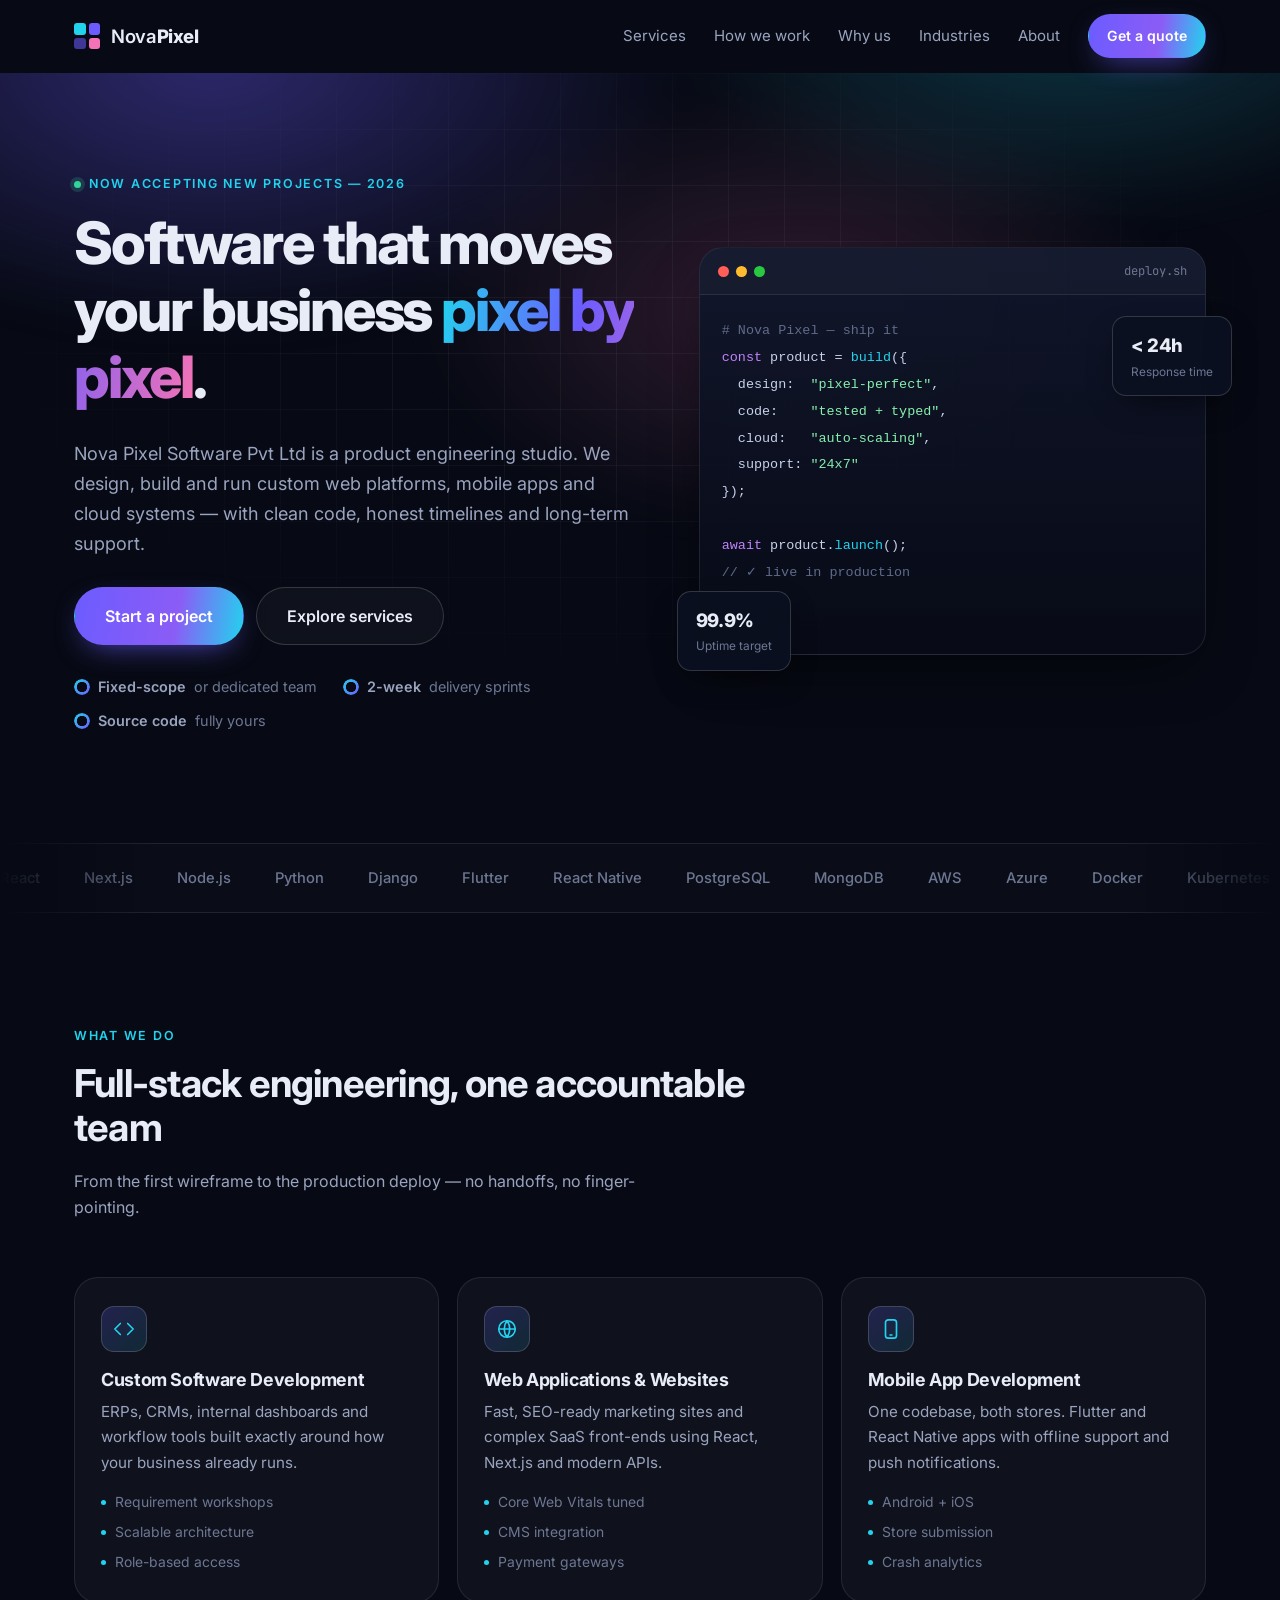
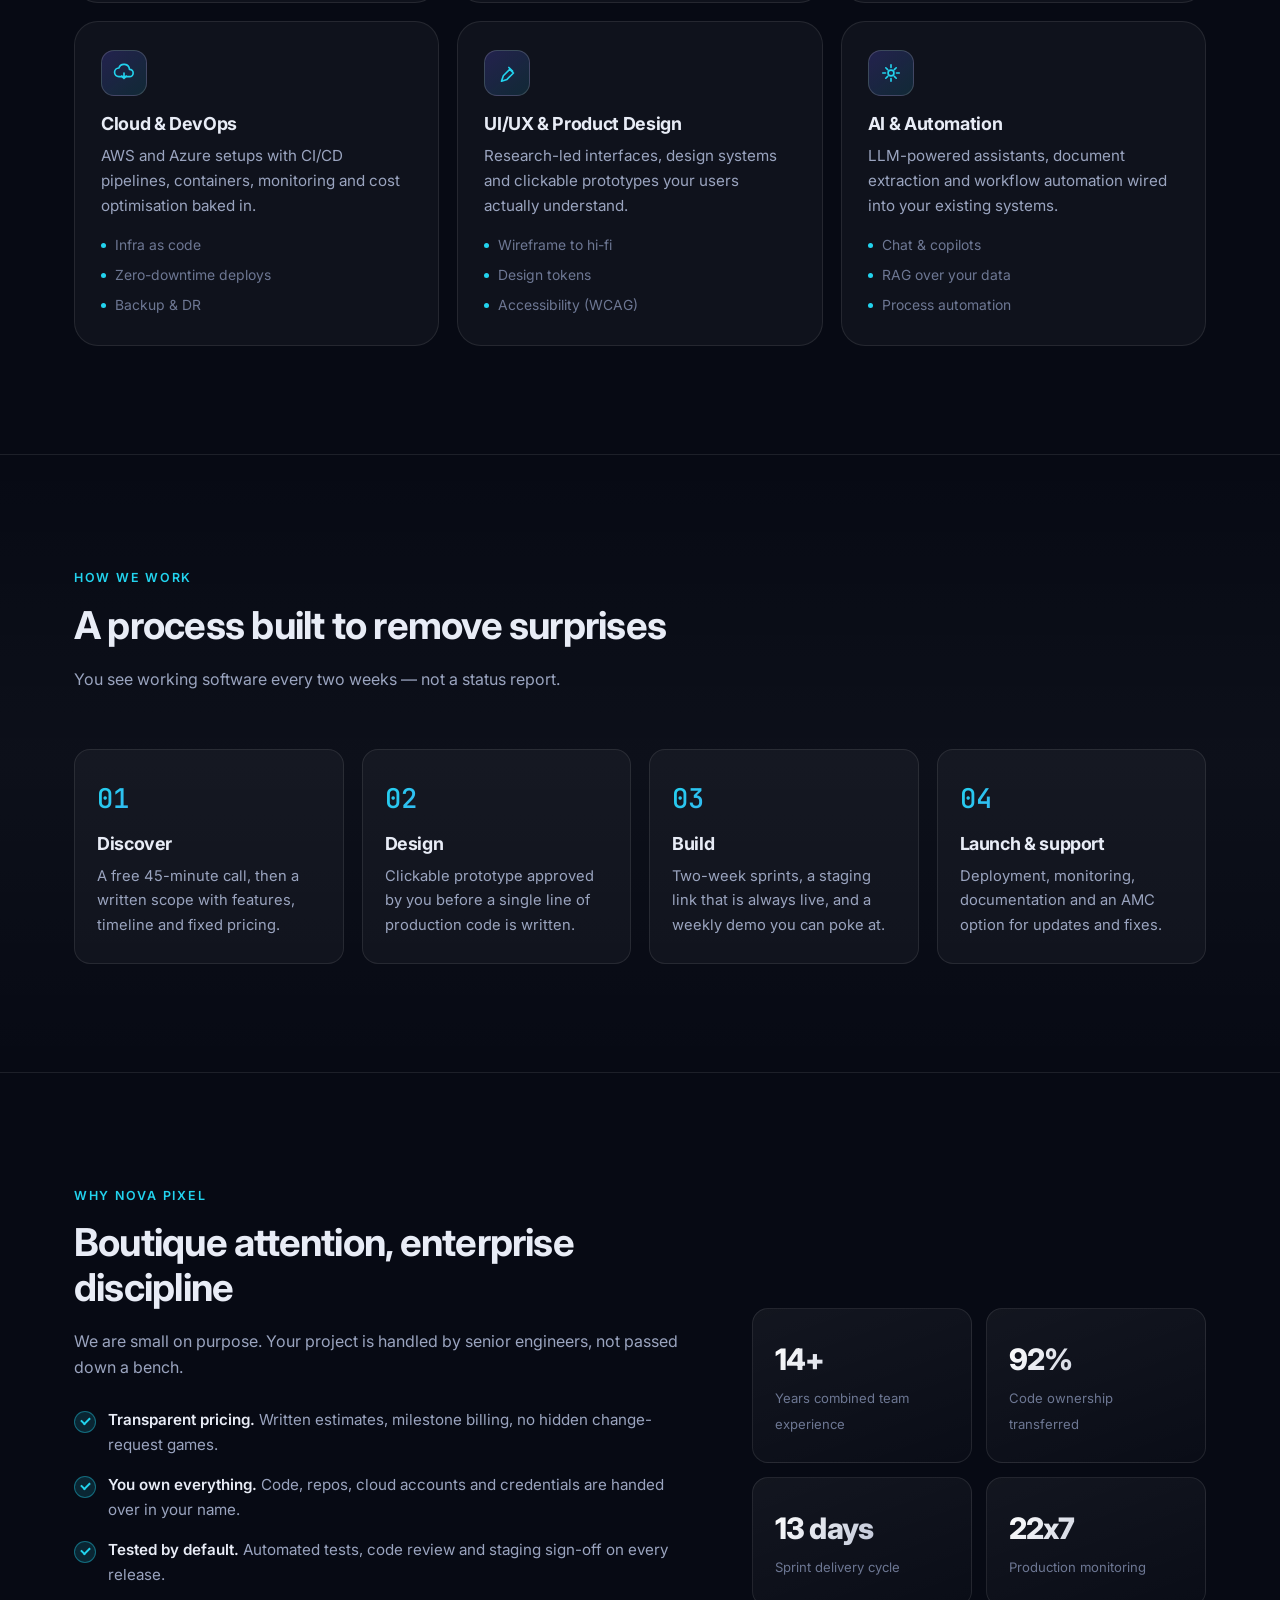
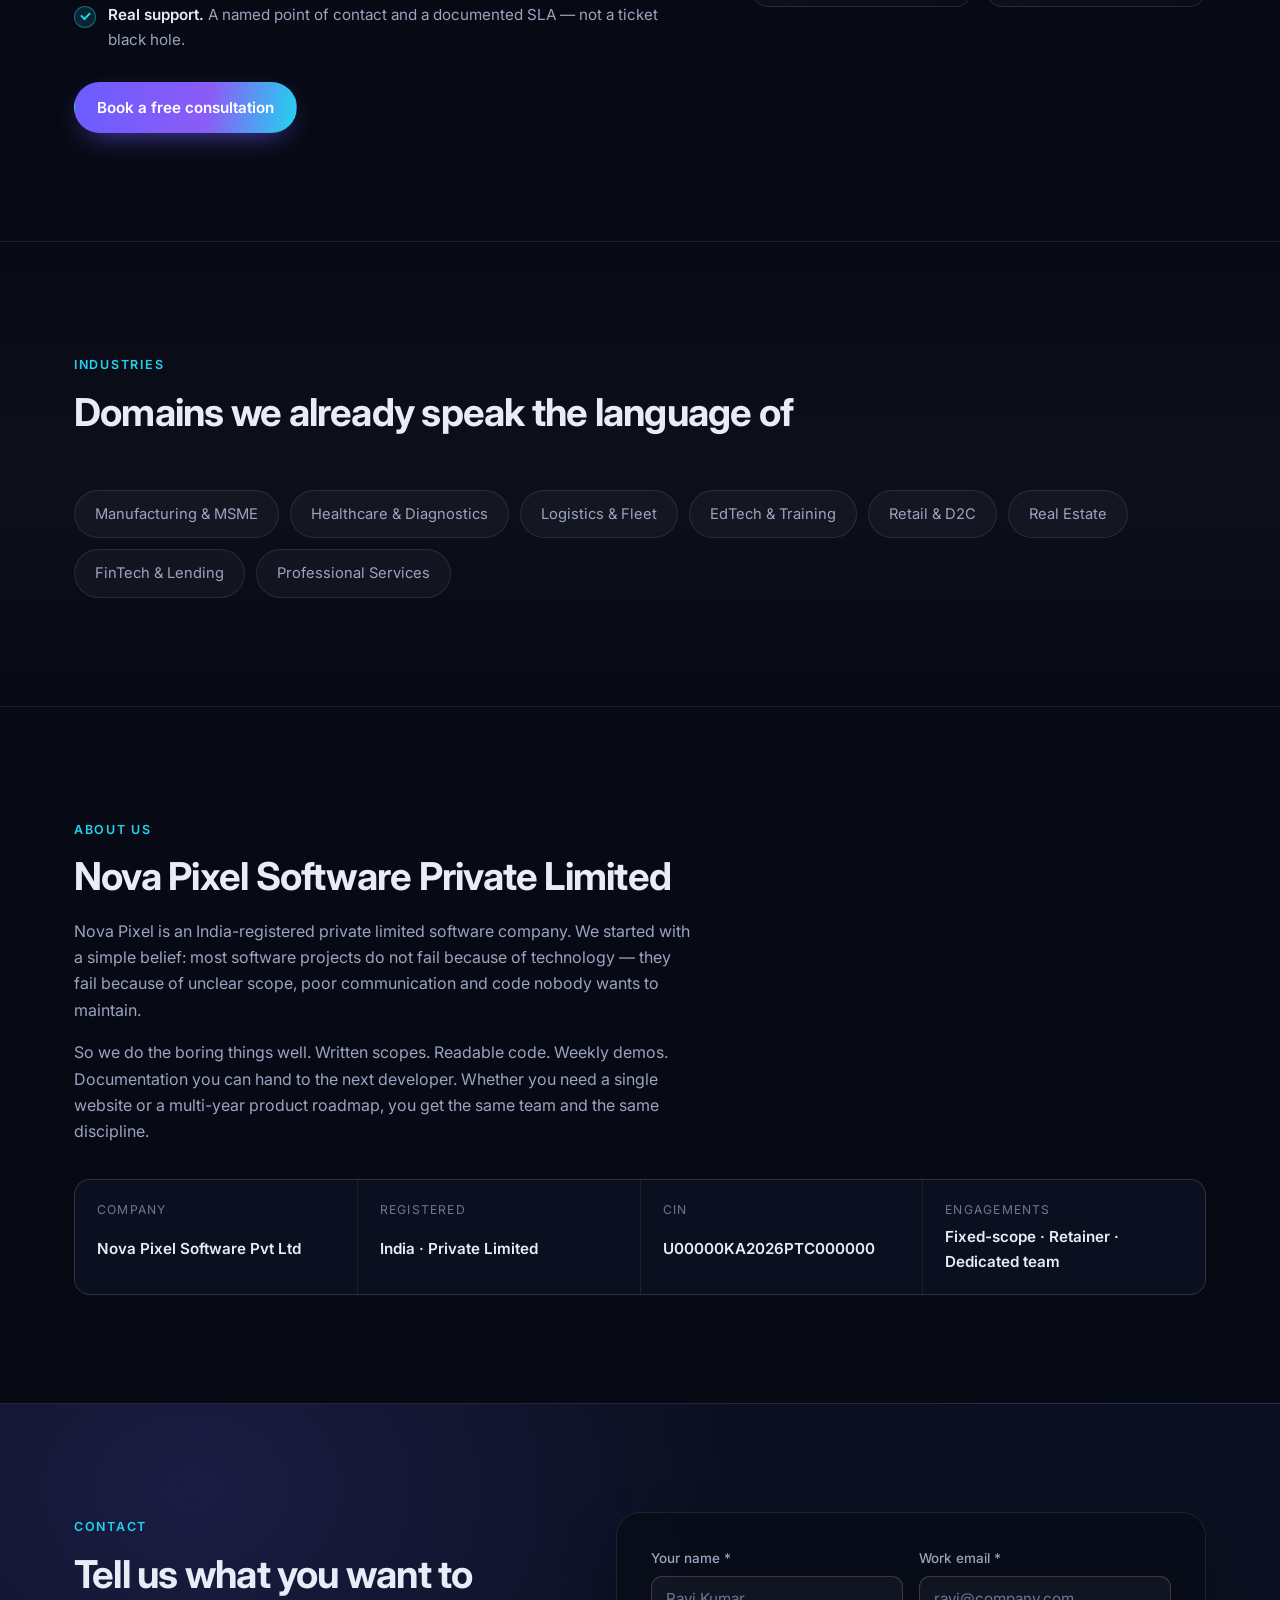
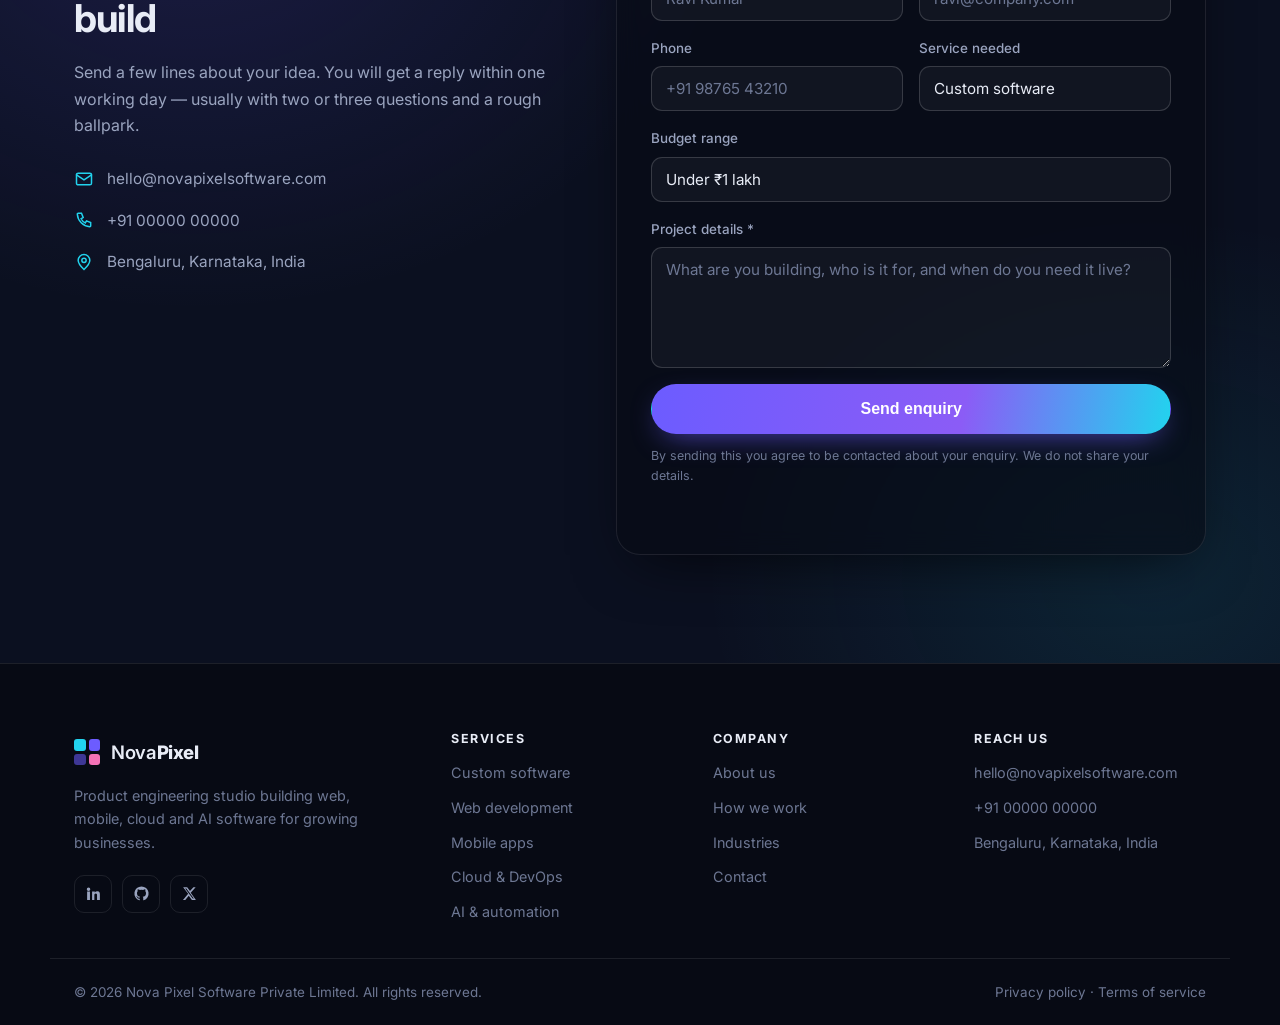
==== public/index.html @ 47393807 "Nova Pixel company website Static site (HTML/CSS/vanilla JS), no build step. Site files in public/, " ====
<!DOCTYPE html>
<html lang="en">
<head>
<meta charset="UTF-8" />
<meta name="viewport" content="width=device-width, initial-scale=1" />
<title>Nova Pixel Software Pvt Ltd — Custom Software, Web &amp; Mobile Development</title>
<meta name="description" content="Nova Pixel Software Pvt Ltd builds custom software, web platforms, mobile apps, cloud infrastructure and AI-powered products for growing businesses." />
<meta name="theme-color" content="#0b1020" />
<link rel="canonical" href="https://www.novapixelsoftware.com/" />

<!-- Open Graph / social preview -->
<meta property="og:type" content="website" />
<meta property="og:title" content="Nova Pixel Software Pvt Ltd" />
<meta property="og:description" content="Custom software, web, mobile, cloud and AI engineering for growing businesses." />
<meta property="og:url" content="https://www.novapixelsoftware.com/" />
<meta property="og:image" content="https://www.novapixelsoftware.com/assets/og-image.svg" />
<meta name="twitter:card" content="summary_large_image" />

<link rel="icon" href="assets/favicon.svg" type="image/svg+xml" />
<link rel="preconnect" href="https://fonts.googleapis.com" />
<link rel="preconnect" href="https://fonts.gstatic.com" crossorigin />
<link href="https://fonts.googleapis.com/css2?family=Inter:wght@400;500;600;700;800&amp;family=JetBrains+Mono:wght@400;500&amp;display=swap" rel="stylesheet" />
<link rel="stylesheet" href="styles.css" />

<script type="application/ld+json">
{
  "@context": "https://schema.org",
  "@type": "Organization",
  "name": "Nova Pixel Software Pvt Ltd",
  "url": "https://www.novapixelsoftware.com/",
  "logo": "https://www.novapixelsoftware.com/assets/logo.svg",
  "description": "Custom software, web, mobile, cloud and AI engineering company.",
  "address": {
    "@type": "PostalAddress",
    "addressLocality": "Bengaluru",
    "addressRegion": "Karnataka",
    "addressCountry": "IN"
  },
  "contactPoint": {
    "@type": "ContactPoint",
    "contactType": "sales",
    "email": "hello@novapixelsoftware.com",
    "telephone": "+91-00000-00000"
  }
}
</script>
</head>
<body>
<a class="skip-link" href="#main">Skip to content</a>

<!-- ============ NAV ============ -->
<header class="nav" id="nav">
  <div class="container nav__inner">
    <a class="brand" href="#top" aria-label="Nova Pixel Software home">
      <span class="brand__mark" aria-hidden="true">
        <span></span><span></span><span></span><span></span>
      </span>
      <span class="brand__text">Nova<strong>Pixel</strong></span>
    </a>

    <nav class="nav__links" id="navLinks" aria-label="Main navigation">
      <a href="#services">Services</a>
      <a href="#process">How we work</a>
      <a href="#why">Why us</a>
      <a href="#industries">Industries</a>
      <a href="#about">About</a>
      <a class="btn btn--sm btn--primary" href="#contact">Get a quote</a>
    </nav>

    <button class="nav__toggle" id="navToggle" aria-expanded="false" aria-controls="navLinks" aria-label="Toggle navigation">
      <span></span><span></span><span></span>
    </button>
  </div>
</header>

<main id="main">
<span id="top"></span>

<!-- ============ HERO ============ -->
<section class="hero">
  <div class="hero__glow" aria-hidden="true"></div>
  <div class="hero__gridbg" aria-hidden="true"></div>
  <div class="container hero__inner">
    <div class="hero__copy reveal">
      <p class="eyebrow"><span class="dot"></span> Now accepting new projects — 2026</p>
      <h1>Software that moves your business <span class="grad">pixel by pixel</span>.</h1>
      <p class="lead">
        Nova Pixel Software Pvt Ltd is a product engineering studio. We design, build and
        run custom web platforms, mobile apps and cloud systems — with clean code,
        honest timelines and long-term support.
      </p>
      <div class="hero__cta">
        <a class="btn btn--primary btn--lg" href="#contact">Start a project</a>
        <a class="btn btn--ghost btn--lg" href="#services">Explore services</a>
      </div>
      <ul class="hero__trust">
        <li><strong>Fixed-scope</strong> or dedicated team</li>
        <li><strong>2-week</strong> delivery sprints</li>
        <li><strong>Source code</strong> fully yours</li>
      </ul>
    </div>

    <div class="hero__visual reveal" aria-hidden="true">
      <div class="codewin">
        <div class="codewin__bar">
          <span class="d d--r"></span><span class="d d--y"></span><span class="d d--g"></span>
          <em>deploy.sh</em>
        </div>
        <pre class="codewin__body"><code><span class="c-c"># Nova Pixel — ship it</span>
<span class="c-k">const</span> product = <span class="c-f">build</span>({
  design:  <span class="c-s">"pixel-perfect"</span>,
  code:    <span class="c-s">"tested + typed"</span>,
  cloud:   <span class="c-s">"auto-scaling"</span>,
  support: <span class="c-s">"24x7"</span>
});

<span class="c-k">await</span> product.<span class="c-f">launch</span>();
<span class="c-c">// ✓ live in production</span></code></pre>
      </div>

      <div class="float float--1">
        <span class="float__num">99.9%</span>
        <span class="float__lbl">Uptime target</span>
      </div>
      <div class="float float--2">
        <span class="float__num">&lt; 24h</span>
        <span class="float__lbl">Response time</span>
      </div>
    </div>
  </div>
</section>

<!-- ============ MARQUEE ============ -->
<section class="marquee" aria-label="Technologies we work with">
  <div class="marquee__track">
    <div class="marquee__row">
      <span>React</span><span>Next.js</span><span>Node.js</span><span>Python</span><span>Django</span>
      <span>Flutter</span><span>React&nbsp;Native</span><span>PostgreSQL</span><span>MongoDB</span>
      <span>AWS</span><span>Azure</span><span>Docker</span><span>Kubernetes</span><span>TypeScript</span>
      <span>Laravel</span><span>.NET</span><span>Claude&nbsp;API</span>
    </div>
    <div class="marquee__row" aria-hidden="true">
      <span>React</span><span>Next.js</span><span>Node.js</span><span>Python</span><span>Django</span>
      <span>Flutter</span><span>React&nbsp;Native</span><span>PostgreSQL</span><span>MongoDB</span>
      <span>AWS</span><span>Azure</span><span>Docker</span><span>Kubernetes</span><span>TypeScript</span>
      <span>Laravel</span><span>.NET</span><span>Claude&nbsp;API</span>
    </div>
  </div>
</section>

<!-- ============ SERVICES ============ -->
<section class="section" id="services">
  <div class="container">
    <div class="section__head reveal">
      <p class="eyebrow">What we do</p>
      <h2>Full-stack engineering, one accountable team</h2>
      <p class="sub">From the first wireframe to the production deploy — no handoffs, no finger-pointing.</p>
    </div>

    <div class="cards">
      <article class="card reveal">
        <div class="card__ico">
          <svg viewBox="0 0 24 24" fill="none" stroke="currentColor" stroke-width="1.8" stroke-linecap="round" stroke-linejoin="round"><path d="M16 18l6-6-6-6M8 6l-6 6 6 6"/></svg>
        </div>
        <h3>Custom Software Development</h3>
        <p>ERPs, CRMs, internal dashboards and workflow tools built exactly around how your business already runs.</p>
        <ul><li>Requirement workshops</li><li>Scalable architecture</li><li>Role-based access</li></ul>
      </article>

      <article class="card reveal">
        <div class="card__ico">
          <svg viewBox="0 0 24 24" fill="none" stroke="currentColor" stroke-width="1.8" stroke-linecap="round" stroke-linejoin="round"><circle cx="12" cy="12" r="9"/><path d="M3 12h18M12 3a15 15 0 010 18 15 15 0 010-18"/></svg>
        </div>
        <h3>Web Applications &amp; Websites</h3>
        <p>Fast, SEO-ready marketing sites and complex SaaS front-ends using React, Next.js and modern APIs.</p>
        <ul><li>Core Web Vitals tuned</li><li>CMS integration</li><li>Payment gateways</li></ul>
      </article>

      <article class="card reveal">
        <div class="card__ico">
          <svg viewBox="0 0 24 24" fill="none" stroke="currentColor" stroke-width="1.8" stroke-linecap="round" stroke-linejoin="round"><rect x="6" y="2" width="12" height="20" rx="3"/><path d="M11 18.5h2"/></svg>
        </div>
        <h3>Mobile App Development</h3>
        <p>One codebase, both stores. Flutter and React Native apps with offline support and push notifications.</p>
        <ul><li>Android + iOS</li><li>Store submission</li><li>Crash analytics</li></ul>
      </article>

      <article class="card reveal">
        <div class="card__ico">
          <svg viewBox="0 0 24 24" fill="none" stroke="currentColor" stroke-width="1.8" stroke-linecap="round" stroke-linejoin="round"><path d="M18 16a4 4 0 000-8 6 6 0 00-11.6-1.5A4.5 4.5 0 006.5 16z"/><path d="M12 12v6M9.5 15.5L12 18l2.5-2.5"/></svg>
        </div>
        <h3>Cloud &amp; DevOps</h3>
        <p>AWS and Azure setups with CI/CD pipelines, containers, monitoring and cost optimisation baked in.</p>
        <ul><li>Infra as code</li><li>Zero-downtime deploys</li><li>Backup &amp; DR</li></ul>
      </article>

      <article class="card reveal">
        <div class="card__ico">
          <svg viewBox="0 0 24 24" fill="none" stroke="currentColor" stroke-width="1.8" stroke-linecap="round" stroke-linejoin="round"><path d="M12 19l7-7-4-4-7 7-2 6z"/><path d="M14 6l4 4"/></svg>
        </div>
        <h3>UI/UX &amp; Product Design</h3>
        <p>Research-led interfaces, design systems and clickable prototypes your users actually understand.</p>
        <ul><li>Wireframe to hi-fi</li><li>Design tokens</li><li>Accessibility (WCAG)</li></ul>
      </article>

      <article class="card reveal">
        <div class="card__ico">
          <svg viewBox="0 0 24 24" fill="none" stroke="currentColor" stroke-width="1.8" stroke-linecap="round" stroke-linejoin="round"><path d="M12 3v3M12 18v3M3 12h3M18 12h3M6.3 6.3l2.1 2.1M15.6 15.6l2.1 2.1M17.7 6.3l-2.1 2.1M8.4 15.6l-2.1 2.1"/><circle cx="12" cy="12" r="3.2"/></svg>
        </div>
        <h3>AI &amp; Automation</h3>
        <p>LLM-powered assistants, document extraction and workflow automation wired into your existing systems.</p>
        <ul><li>Chat &amp; copilots</li><li>RAG over your data</li><li>Process automation</li></ul>
      </article>
    </div>
  </div>
</section>

<!-- ============ PROCESS ============ -->
<section class="section section--alt" id="process">
  <div class="container">
    <div class="section__head reveal">
      <p class="eyebrow">How we work</p>
      <h2>A process built to remove surprises</h2>
      <p class="sub">You see working software every two weeks — not a status report.</p>
    </div>

    <ol class="steps">
      <li class="step reveal">
        <span class="step__n">01</span>
        <h3>Discover</h3>
        <p>A free 45-minute call, then a written scope with features, timeline and fixed pricing.</p>
      </li>
      <li class="step reveal">
        <span class="step__n">02</span>
        <h3>Design</h3>
        <p>Clickable prototype approved by you before a single line of production code is written.</p>
      </li>
      <li class="step reveal">
        <span class="step__n">03</span>
        <h3>Build</h3>
        <p>Two-week sprints, a staging link that is always live, and a weekly demo you can poke at.</p>
      </li>
      <li class="step reveal">
        <span class="step__n">04</span>
        <h3>Launch &amp; support</h3>
        <p>Deployment, monitoring, documentation and an AMC option for updates and fixes.</p>
      </li>
    </ol>
  </div>
</section>

<!-- ============ WHY US ============ -->
<section class="section" id="why">
  <div class="container why">
    <div class="why__copy reveal">
      <p class="eyebrow">Why Nova Pixel</p>
      <h2>Boutique attention, enterprise discipline</h2>
      <p class="sub">We are small on purpose. Your project is handled by senior engineers, not passed down a bench.</p>

      <ul class="checks">
        <li><strong>Transparent pricing.</strong> Written estimates, milestone billing, no hidden change-request games.</li>
        <li><strong>You own everything.</strong> Code, repos, cloud accounts and credentials are handed over in your name.</li>
        <li><strong>Tested by default.</strong> Automated tests, code review and staging sign-off on every release.</li>
        <li><strong>Real support.</strong> A named point of contact and a documented SLA — not a ticket black hole.</li>
      </ul>

      <a class="btn btn--primary" href="#contact">Book a free consultation</a>
    </div>

    <div class="stats reveal">
      <div class="stat"><span class="stat__n" data-count="15" data-suffix="+">0</span><span class="stat__l">Years combined team experience</span></div>
      <div class="stat"><span class="stat__n" data-count="100" data-suffix="%">0</span><span class="stat__l">Code ownership transferred</span></div>
      <div class="stat"><span class="stat__n" data-count="14" data-suffix=" days">0</span><span class="stat__l">Sprint delivery cycle</span></div>
      <div class="stat"><span class="stat__n" data-count="24" data-suffix="x7">0</span><span class="stat__l">Production monitoring</span></div>
    </div>
  </div>
</section>

<!-- ============ INDUSTRIES ============ -->
<section class="section section--alt" id="industries">
  <div class="container">
    <div class="section__head reveal">
      <p class="eyebrow">Industries</p>
      <h2>Domains we already speak the language of</h2>
    </div>
    <div class="chips reveal">
      <span>Manufacturing &amp; MSME</span>
      <span>Healthcare &amp; Diagnostics</span>
      <span>Logistics &amp; Fleet</span>
      <span>EdTech &amp; Training</span>
      <span>Retail &amp; D2C</span>
      <span>Real Estate</span>
      <span>FinTech &amp; Lending</span>
      <span>Professional Services</span>
    </div>
  </div>
</section>

<!-- ============ ABOUT ============ -->
<section class="section" id="about">
  <div class="container about">
    <div class="reveal">
      <p class="eyebrow">About us</p>
      <h2>Nova Pixel Software Private Limited</h2>
      <p class="sub">
        Nova Pixel is an India-registered private limited software company. We started with a
        simple belief: most software projects do not fail because of technology — they fail
        because of unclear scope, poor communication and code nobody wants to maintain.
      </p>
      <p class="sub">
        So we do the boring things well. Written scopes. Readable code. Weekly demos.
        Documentation you can hand to the next developer. Whether you need a single website
        or a multi-year product roadmap, you get the same team and the same discipline.
      </p>
      <div class="about__meta">
        <div><span>Company</span><strong>Nova Pixel Software Pvt Ltd</strong></div>
        <div><span>Registered</span><strong>India · Private Limited</strong></div>
        <div><span>CIN</span><strong>U00000KA2026PTC000000</strong></div>
        <div><span>Engagements</span><strong>Fixed-scope · Retainer · Dedicated team</strong></div>
      </div>
    </div>
  </div>
</section>

<!-- ============ CONTACT ============ -->
<section class="section section--contact" id="contact">
  <div class="container contact">
    <div class="contact__copy reveal">
      <p class="eyebrow">Contact</p>
      <h2>Tell us what you want to build</h2>
      <p class="sub">Send a few lines about your idea. You will get a reply within one working day — usually with two or three questions and a rough ballpark.</p>

      <ul class="contact__list">
        <li>
          <svg viewBox="0 0 24 24" fill="none" stroke="currentColor" stroke-width="1.8" stroke-linecap="round"><rect x="3" y="5" width="18" height="14" rx="2"/><path d="M3 7l9 6 9-6"/></svg>
          <a href="mailto:hello@novapixelsoftware.com">hello@novapixelsoftware.com</a>
        </li>
        <li>
          <svg viewBox="0 0 24 24" fill="none" stroke="currentColor" stroke-width="1.8" stroke-linecap="round"><path d="M5 4h4l2 5-2.5 1.5a11 11 0 005 5L15 13l5 2v4a1 1 0 01-1.1 1A16 16 0 014 5.1A1 1 0 015 4z"/></svg>
          <a href="tel:+910000000000">+91 00000 00000</a>
        </li>
        <li>
          <svg viewBox="0 0 24 24" fill="none" stroke="currentColor" stroke-width="1.8" stroke-linecap="round"><path d="M12 21s7-6.3 7-11a7 7 0 10-14 0c0 4.7 7 11 7 11z"/><circle cx="12" cy="10" r="2.6"/></svg>
          <span>Bengaluru, Karnataka, India</span>
        </li>
      </ul>
    </div>

    <form class="form reveal" id="contactForm" action="https://formspree.io/f/YOUR_FORM_ID" method="POST" novalidate>
      <div class="form__row">
        <label class="field">
          <span>Your name *</span>
          <input type="text" name="name" required placeholder="Ravi Kumar" autocomplete="name" />
        </label>
        <label class="field">
          <span>Work email *</span>
          <input type="email" name="email" required placeholder="ravi@company.com" autocomplete="email" />
        </label>
      </div>
      <div class="form__row">
        <label class="field">
          <span>Phone</span>
          <input type="tel" name="phone" placeholder="+91 98765 43210" autocomplete="tel" />
        </label>
        <label class="field">
          <span>Service needed</span>
          <select name="service">
            <option>Custom software</option>
            <option>Website / web app</option>
            <option>Mobile app</option>
            <option>Cloud &amp; DevOps</option>
            <option>UI/UX design</option>
            <option>AI &amp; automation</option>
            <option>Not sure yet</option>
          </select>
        </label>
      </div>
      <label class="field">
        <span>Budget range</span>
        <select name="budget">
          <option>Under ₹1 lakh</option>
          <option>₹1 – 5 lakh</option>
          <option>₹5 – 15 lakh</option>
          <option>₹15 lakh +</option>
          <option>Need guidance</option>
        </select>
      </label>
      <label class="field">
        <span>Project details *</span>
        <textarea name="message" rows="5" required placeholder="What are you building, who is it for, and when do you need it live?"></textarea>
      </label>

      <button class="btn btn--primary btn--lg btn--full" type="submit">Send enquiry</button>
      <p class="form__note">By sending this you agree to be contacted about your enquiry. We do not share your details.</p>
      <p class="form__status" id="formStatus" role="status" aria-live="polite"></p>
    </form>
  </div>
</section>
</main>

<!-- ============ FOOTER ============ -->
<footer class="footer">
  <div class="container footer__inner">
    <div class="footer__brand">
      <a class="brand" href="#top">
        <span class="brand__mark" aria-hidden="true"><span></span><span></span><span></span><span></span></span>
        <span class="brand__text">Nova<strong>Pixel</strong></span>
      </a>
      <p>Product engineering studio building web, mobile, cloud and AI software for growing businesses.</p>
      <div class="footer__social">
        <a href="#" aria-label="LinkedIn"><svg viewBox="0 0 24 24" fill="currentColor"><path d="M4.98 3.5A2.5 2.5 0 002.5 6a2.5 2.5 0 002.48 2.5A2.5 2.5 0 007.5 6a2.5 2.5 0 00-2.52-2.5zM3 9h4v12H3zM10 9h3.8v1.7h.05A4.2 4.2 0 0117.6 8.7c3 0 3.4 1.9 3.4 4.5V21h-4v-6.5c0-1.5-.3-2.6-1.8-2.6s-2 1.1-2 2.5V21h-3.2z"/></svg></a>
        <a href="#" aria-label="GitHub"><svg viewBox="0 0 24 24" fill="currentColor"><path d="M12 2a10 10 0 00-3.16 19.49c.5.09.68-.22.68-.48v-1.7c-2.78.6-3.37-1.34-3.37-1.34-.45-1.15-1.1-1.46-1.1-1.46-.9-.62.07-.6.07-.6 1 .07 1.53 1.03 1.53 1.03.88 1.52 2.34 1.08 2.9.83.09-.65.35-1.09.63-1.34-2.22-.25-4.56-1.11-4.56-4.95 0-1.1.39-2 1.03-2.7-.1-.25-.45-1.28.1-2.67 0 0 .84-.27 2.75 1.02a9.5 9.5 0 015 0c1.9-1.29 2.74-1.02 2.74-1.02.55 1.39.2 2.42.1 2.67.64.7 1.03 1.6 1.03 2.7 0 3.85-2.35 4.7-4.58 4.94.36.31.68.92.68 1.85v2.74c0 .27.18.58.69.48A10 10 0 0012 2z"/></svg></a>
        <a href="#" aria-label="X"><svg viewBox="0 0 24 24" fill="currentColor"><path d="M17.5 3h3.2l-7 8 7.3 10h-5.6l-4.4-6-5 6H2.8l7.3-8.6L3 3h5.7l4 5.6zm-1.1 16h1.7L7.6 4.8H5.8z"/></svg></a>
      </div>
    </div>

    <div class="footer__col">
      <h4>Services</h4>
      <a href="#services">Custom software</a>
      <a href="#services">Web development</a>
      <a href="#services">Mobile apps</a>
      <a href="#services">Cloud &amp; DevOps</a>
      <a href="#services">AI &amp; automation</a>
    </div>

    <div class="footer__col">
      <h4>Company</h4>
      <a href="#about">About us</a>
      <a href="#process">How we work</a>
      <a href="#industries">Industries</a>
      <a href="#contact">Contact</a>
    </div>

    <div class="footer__col">
      <h4>Reach us</h4>
      <a href="mailto:hello@novapixelsoftware.com">hello@novapixelsoftware.com</a>
      <a href="tel:+910000000000">+91 00000 00000</a>
      <span>Bengaluru, Karnataka, India</span>
    </div>
  </div>

  <div class="container footer__bottom">
    <p>© <span id="year">2026</span> Nova Pixel Software Private Limited. All rights reserved.</p>
    <p class="footer__legal"><a href="#">Privacy policy</a> · <a href="#">Terms of service</a></p>
  </div>
</footer>

<a class="totop" href="#top" id="toTop" aria-label="Back to top">
  <svg viewBox="0 0 24 24" fill="none" stroke="currentColor" stroke-width="2" stroke-linecap="round" stroke-linejoin="round"><path d="M18 15l-6-6-6 6"/></svg>
</a>

<script src="script.js"></script>
</body>
</html>
---- public/styles.css ----
/* =========================================================
   Nova Pixel Software Pvt Ltd — stylesheet
   ========================================================= */

:root {
  /* palette */
  --bg:        #070a14;
  --bg-2:      #0b1020;
  --bg-3:      #10162b;
  --surface:   rgba(255, 255, 255, 0.035);
  --surface-2: rgba(255, 255, 255, 0.06);
  --line:      rgba(255, 255, 255, 0.09);
  --line-2:    rgba(255, 255, 255, 0.16);

  --text:      #e8ecf6;
  --text-2:    #9aa4bf;
  --text-3:    #6d7793;

  --brand:     #6c5cff;
  --brand-2:   #22d3ee;
  --brand-3:   #f472b6;
  --brand-ink: #ffffff;

  /* type */
  --font: "Inter", -apple-system, BlinkMacSystemFont, "Segoe UI", Roboto, Arial, sans-serif;
  --mono: "JetBrains Mono", ui-monospace, SFMono-Regular, Menlo, Consolas, monospace;

  /* layout */
  --max: 1180px;
  --pad: 24px;
  --r:   16px;
  --r-lg: 24px;

  --shadow: 0 20px 60px -20px rgba(0, 0, 0, 0.7);
  --ease: cubic-bezier(0.22, 1, 0.36, 1);
}

* { box-sizing: border-box; }

html { scroll-behavior: smooth; }
@media (prefers-reduced-motion: reduce) {
  html { scroll-behavior: auto; }
}

body {
  margin: 0;
  background: var(--bg);
  color: var(--text);
  font-family: var(--font);
  font-size: 16px;
  line-height: 1.65;
  -webkit-font-smoothing: antialiased;
  overflow-x: hidden;
}

img, svg { max-width: 100%; }
a { color: inherit; text-decoration: none; }

h1, h2, h3, h4 {
  margin: 0 0 .5em;
  line-height: 1.15;
  letter-spacing: -0.02em;
  font-weight: 700;
}
h1 { font-size: clamp(2.1rem, 5.2vw, 3.65rem); font-weight: 800; letter-spacing: -0.035em; }
h2 { font-size: clamp(1.6rem, 3.4vw, 2.4rem); }
h3 { font-size: 1.12rem; }
p  { margin: 0 0 1em; }

.container {
  width: 100%;
  max-width: var(--max);
  margin-inline: auto;
  padding-inline: var(--pad);
}

.grad {
  background: linear-gradient(100deg, var(--brand-2), var(--brand) 45%, var(--brand-3));
  -webkit-background-clip: text;
  background-clip: text;
  color: transparent;
}

.skip-link {
  position: absolute;
  left: -9999px;
  top: 0;
  background: var(--brand);
  color: #fff;
  padding: 10px 16px;
  border-radius: 0 0 10px 0;
  z-index: 200;
}
.skip-link:focus { left: 0; }

:focus-visible {
  outline: 2px solid var(--brand-2);
  outline-offset: 3px;
  border-radius: 6px;
}

/* ---------- eyebrow / lead / sub ---------- */
.eyebrow {
  display: inline-flex;
  align-items: center;
  gap: 8px;
  margin: 0 0 14px;
  font-size: .78rem;
  font-weight: 600;
  letter-spacing: .14em;
  text-transform: uppercase;
  color: var(--brand-2);
}
.eyebrow .dot {
  width: 7px; height: 7px;
  border-radius: 50%;
  background: #34d399;
  box-shadow: 0 0 0 4px rgba(52, 211, 153, .18);
  animation: pulse 2.4s var(--ease) infinite;
}
@keyframes pulse {
  0%, 100% { box-shadow: 0 0 0 4px rgba(52, 211, 153, .18); }
  50%      { box-shadow: 0 0 0 8px rgba(52, 211, 153, .05); }
}

.lead { font-size: clamp(1rem, 1.7vw, 1.13rem); color: var(--text-2); max-width: 56ch; }
.sub  { color: var(--text-2); max-width: 62ch; }

/* ---------- buttons ---------- */
.btn {
  display: inline-flex;
  align-items: center;
  justify-content: center;
  gap: 8px;
  padding: 12px 22px;
  border: 1px solid transparent;
  border-radius: 999px;
  font-size: .95rem;
  font-weight: 600;
  cursor: pointer;
  white-space: nowrap;
  transition: transform .25s var(--ease), box-shadow .25s var(--ease), background .25s var(--ease), border-color .25s var(--ease);
}
.btn--primary {
  background: linear-gradient(100deg, var(--brand), #8b5cf6 60%, var(--brand-2));
  color: var(--brand-ink);
  box-shadow: 0 10px 30px -12px rgba(108, 92, 255, .8);
}
.btn--primary:hover { transform: translateY(-2px); box-shadow: 0 16px 40px -12px rgba(108, 92, 255, .9); }
.btn--ghost {
  background: var(--surface);
  border-color: var(--line-2);
  color: var(--text);
  backdrop-filter: blur(8px);
}
.btn--ghost:hover { background: var(--surface-2); border-color: var(--brand-2); transform: translateY(-2px); }
.btn--lg { padding: 15px 30px; font-size: 1rem; }
.btn--sm { padding: 9px 18px; font-size: .88rem; }
.btn--full { width: 100%; }

/* =========================================================
   NAV
   ========================================================= */
.nav {
  position: sticky;
  top: 0;
  z-index: 100;
  border-bottom: 1px solid transparent;
  transition: background .3s var(--ease), border-color .3s var(--ease), backdrop-filter .3s;
}
.nav.is-stuck {
  background: rgba(7, 10, 20, .82);
  backdrop-filter: blur(14px) saturate(140%);
  border-bottom-color: var(--line);
}
.nav__inner {
  display: flex;
  align-items: center;
  justify-content: space-between;
  gap: 20px;
  height: 72px;
}

.brand { display: inline-flex; align-items: center; gap: 11px; }
.brand__mark {
  display: grid;
  grid-template-columns: repeat(2, 1fr);
  gap: 3px;
  width: 26px; height: 26px;
  flex: 0 0 auto;
}
.brand__mark span {
  border-radius: 3px;
  background: var(--brand);
}
.brand__mark span:nth-child(1) { background: var(--brand-2); }
.brand__mark span:nth-child(2) { background: var(--brand); }
.brand__mark span:nth-child(3) { background: var(--brand); opacity: .55; }
.brand__mark span:nth-child(4) { background: var(--brand-3); }
.brand__text { font-size: 1.16rem; font-weight: 600; letter-spacing: -.02em; }
.brand__text strong { font-weight: 800; }

.nav__links { display: flex; align-items: center; gap: 28px; }
.nav__links > a:not(.btn) {
  position: relative;
  font-size: .94rem;
  color: var(--text-2);
  transition: color .2s;
}
.nav__links > a:not(.btn)::after {
  content: "";
  position: absolute;
  left: 0; bottom: -6px;
  width: 0; height: 2px;
  border-radius: 2px;
  background: linear-gradient(90deg, var(--brand-2), var(--brand));
  transition: width .28s var(--ease);
}
.nav__links > a:not(.btn):hover { color: var(--text); }
.nav__links > a:not(.btn):hover::after { width: 100%; }

.nav__toggle {
  display: none;
  flex-direction: column;
  justify-content: center;
  gap: 5px;
  width: 44px; height: 44px;
  padding: 0 10px;
  background: var(--surface);
  border: 1px solid var(--line);
  border-radius: 12px;
  cursor: pointer;
}
.nav__toggle span {
  display: block;
  height: 2px;
  border-radius: 2px;
  background: var(--text);
  transition: transform .3s var(--ease), opacity .2s;
}
.nav__toggle[aria-expanded="true"] span:nth-child(1) { transform: translateY(7px) rotate(45deg); }
.nav__toggle[aria-expanded="true"] span:nth-child(2) { opacity: 0; }
.nav__toggle[aria-expanded="true"] span:nth-child(3) { transform: translateY(-7px) rotate(-45deg); }

/* =========================================================
   HERO
   ========================================================= */
.hero { position: relative; overflow: hidden; padding: clamp(48px, 8vw, 96px) 0 clamp(60px, 9vw, 110px); }
.hero__glow {
  position: absolute;
  inset: -30% -10% auto -10%;
  height: 720px;
  background:
    radial-gradient(45% 55% at 22% 30%, rgba(108, 92, 255, .38), transparent 70%),
    radial-gradient(40% 50% at 78% 18%, rgba(34, 211, 238, .26), transparent 70%),
    radial-gradient(35% 45% at 60% 65%, rgba(244, 114, 182, .18), transparent 70%);
  filter: blur(20px);
  pointer-events: none;
}
.hero__gridbg {
  position: absolute;
  inset: 0;
  background-image:
    linear-gradient(to right, rgba(255,255,255,.045) 1px, transparent 1px),
    linear-gradient(to bottom, rgba(255,255,255,.045) 1px, transparent 1px);
  background-size: 56px 56px;
  mask-image: radial-gradient(70% 60% at 50% 35%, #000 30%, transparent 75%);
  -webkit-mask-image: radial-gradient(70% 60% at 50% 35%, #000 30%, transparent 75%);
  pointer-events: none;
}
.hero__inner {
  position: relative;
  display: grid;
  grid-template-columns: 1.05fr .95fr;
  align-items: center;
  gap: clamp(32px, 5vw, 64px);
}
.hero__cta { display: flex; flex-wrap: wrap; gap: 12px; margin: 28px 0 30px; }

.hero__trust {
  display: flex;
  flex-wrap: wrap;
  gap: 10px 26px;
  margin: 0;
  padding: 0;
  list-style: none;
  font-size: .9rem;
  color: var(--text-3);
}
.hero__trust li { display: flex; align-items: center; gap: 8px; }
.hero__trust li::before {
  content: "";
  width: 16px; height: 16px;
  flex: 0 0 auto;
  border-radius: 50%;
  background:
    linear-gradient(135deg, var(--brand-2), var(--brand)) padding-box;
  mask: radial-gradient(circle, transparent 45%, #000 46%);
  -webkit-mask: radial-gradient(circle, transparent 45%, #000 46%);
}
.hero__trust strong { color: var(--text-2); font-weight: 600; }

/* code window */
.hero__visual { position: relative; }
.codewin {
  border: 1px solid var(--line);
  border-radius: var(--r-lg);
  background: linear-gradient(180deg, rgba(16, 22, 43, .95), rgba(8, 11, 22, .95));
  box-shadow: var(--shadow);
  overflow: hidden;
  animation: floaty 7s ease-in-out infinite;
}
@keyframes floaty {
  0%, 100% { transform: translateY(0); }
  50%      { transform: translateY(-10px); }
}
.codewin__bar {
  display: flex;
  align-items: center;
  gap: 7px;
  padding: 13px 18px;
  border-bottom: 1px solid var(--line);
  background: rgba(255, 255, 255, .025);
}
.codewin__bar .d { width: 11px; height: 11px; border-radius: 50%; }
.d--r { background: #ff5f57; } .d--y { background: #febc2e; } .d--g { background: #28c840; }
.codewin__bar em {
  margin-left: auto;
  font-family: var(--mono);
  font-size: .76rem;
  font-style: normal;
  color: var(--text-3);
}
.codewin__body {
  margin: 0;
  padding: 22px 22px 68px;
  font-family: var(--mono);
  font-size: .84rem;
  line-height: 1.85;
  color: #c8d1ea;
  overflow-x: auto;
}
.c-c { color: #5f6b8a; }
.c-k { color: #c084fc; }
.c-f { color: #22d3ee; }
.c-s { color: #86efac; }

.float {
  position: absolute;
  display: grid;
  gap: 2px;
  padding: 13px 18px;
  border: 1px solid var(--line-2);
  border-radius: 14px;
  background: rgba(11, 16, 32, .88);
  backdrop-filter: blur(10px);
  box-shadow: 0 12px 34px -14px rgba(0, 0, 0, .85);
}
/* placed over the window's empty corners so they never sit on top of the code */
.float--1 { bottom: -16px; left: -22px;  animation: floaty 6s ease-in-out infinite .6s; }
.float--2 { top: 17%;      right: -26px; animation: floaty 6.5s ease-in-out infinite 1.2s; }
.float__num { font-size: 1.16rem; font-weight: 800; letter-spacing: -.02em; }
.float__lbl { font-size: .74rem; color: var(--text-3); }

/* =========================================================
   MARQUEE
   ========================================================= */
.marquee {
  padding: 22px 0;
  border-block: 1px solid var(--line);
  background: rgba(255, 255, 255, .015);
  overflow: hidden;
  mask-image: linear-gradient(90deg, transparent, #000 12%, #000 88%, transparent);
  -webkit-mask-image: linear-gradient(90deg, transparent, #000 12%, #000 88%, transparent);
}
.marquee__track { display: flex; width: max-content; animation: scroll 38s linear infinite; }
.marquee__row { display: flex; gap: 44px; padding-right: 44px; }
.marquee__row span {
  font-size: .92rem;
  font-weight: 500;
  color: var(--text-3);
  white-space: nowrap;
}
@keyframes scroll {
  from { transform: translateX(0); }
  to   { transform: translateX(-50%); }
}
@media (prefers-reduced-motion: reduce) {
  .marquee__track, .codewin, .float { animation: none; }
}

/* =========================================================
   SECTIONS
   ========================================================= */
.section { padding: clamp(64px, 9vw, 108px) 0; }
.section--alt {
  background:
    linear-gradient(180deg, transparent, rgba(255, 255, 255, .022), transparent);
  border-block: 1px solid var(--line);
}
.section__head { margin-bottom: clamp(34px, 5vw, 56px); max-width: 720px; }

/* ---------- service cards ---------- */
.cards {
  display: grid;
  grid-template-columns: repeat(auto-fit, minmax(290px, 1fr));
  gap: 18px;
}
.card {
  position: relative;
  padding: 28px 26px;
  border: 1px solid var(--line);
  border-radius: var(--r-lg);
  background: var(--surface);
  transition: transform .35s var(--ease), border-color .35s var(--ease), background .35s var(--ease);
  overflow: hidden;
}
.card::before {
  content: "";
  position: absolute;
  inset: 0;
  background: radial-gradient(60% 60% at 50% 0%, rgba(108, 92, 255, .16), transparent 70%);
  opacity: 0;
  transition: opacity .35s var(--ease);
  pointer-events: none;
}
.card:hover { transform: translateY(-5px); border-color: var(--line-2); background: var(--surface-2); }
.card:hover::before { opacity: 1; }

.card__ico {
  display: grid;
  place-items: center;
  width: 46px; height: 46px;
  margin-bottom: 18px;
  border: 1px solid var(--line-2);
  border-radius: 13px;
  background: linear-gradient(140deg, rgba(108, 92, 255, .22), rgba(34, 211, 238, .12));
  color: var(--brand-2);
}
.card__ico svg { width: 22px; height: 22px; }
.card p { color: var(--text-2); font-size: .95rem; }
.card ul {
  margin: 16px 0 0;
  padding: 0;
  list-style: none;
  display: grid;
  gap: 7px;
  font-size: .87rem;
  color: var(--text-3);
}
.card ul li { display: flex; align-items: center; gap: 9px; }
.card ul li::before {
  content: "";
  width: 5px; height: 5px;
  border-radius: 50%;
  background: var(--brand-2);
  flex: 0 0 auto;
}

/* ---------- process steps ---------- */
.steps {
  display: grid;
  grid-template-columns: repeat(auto-fit, minmax(230px, 1fr));
  gap: 18px;
  margin: 0;
  padding: 0;
  list-style: none;
  counter-reset: s;
}
.step {
  position: relative;
  padding: 26px 22px;
  border: 1px solid var(--line);
  border-radius: var(--r);
  background: var(--surface);
  transition: border-color .3s var(--ease), transform .3s var(--ease);
}
.step:hover { border-color: var(--line-2); transform: translateY(-4px); }
.step__n {
  display: block;
  margin-bottom: 14px;
  font-family: var(--mono);
  font-size: 1.7rem;
  font-weight: 500;
  background: linear-gradient(120deg, var(--brand-2), var(--brand));
  -webkit-background-clip: text;
  background-clip: text;
  color: transparent;
}
.step p { margin: 0; color: var(--text-2); font-size: .92rem; }

/* ---------- why us ---------- */
.why {
  display: grid;
  grid-template-columns: 1.15fr .85fr;
  gap: clamp(32px, 5vw, 64px);
  align-items: center;
}
.checks { margin: 26px 0 30px; padding: 0; list-style: none; display: grid; gap: 15px; }
.checks li {
  position: relative;
  padding-left: 34px;
  font-size: .95rem;
  color: var(--text-2);
}
.checks li strong { color: var(--text); font-weight: 600; }
.checks li::before {
  content: "";
  position: absolute;
  left: 0; top: 4px;
  width: 20px; height: 20px;
  border-radius: 50%;
  background: rgba(34, 211, 238, .14);
  border: 1px solid rgba(34, 211, 238, .4);
}
.checks li::after {
  content: "";
  position: absolute;
  left: 6.5px; top: 10px;
  width: 7px; height: 4px;
  border-left: 2px solid var(--brand-2);
  border-bottom: 2px solid var(--brand-2);
  transform: rotate(-45deg);
}

.stats { display: grid; grid-template-columns: repeat(2, 1fr); gap: 14px; }
.stat {
  padding: 26px 22px;
  border: 1px solid var(--line);
  border-radius: var(--r);
  background: linear-gradient(160deg, rgba(255, 255, 255, .05), rgba(255, 255, 255, .015));
}
.stat__n {
  display: block;
  font-size: 1.85rem;
  font-weight: 800;
  letter-spacing: -.03em;
  background: linear-gradient(120deg, #fff, var(--text-2));
  -webkit-background-clip: text;
  background-clip: text;
  color: transparent;
}
.stat__l { font-size: .82rem; color: var(--text-3); line-height: 1.45; }

/* ---------- industries chips ---------- */
.chips { display: flex; flex-wrap: wrap; gap: 11px; }
.chips span {
  padding: 11px 20px;
  border: 1px solid var(--line);
  border-radius: 999px;
  background: var(--surface);
  font-size: .92rem;
  color: var(--text-2);
  transition: border-color .25s, color .25s, transform .25s var(--ease);
}
.chips span:hover { border-color: var(--brand-2); color: var(--text); transform: translateY(-2px); }

/* ---------- about ---------- */
.about__meta {
  display: grid;
  grid-template-columns: repeat(auto-fit, minmax(220px, 1fr));
  gap: 1px;
  margin-top: 34px;
  border: 1px solid var(--line);
  border-radius: var(--r);
  background: var(--line);
  overflow: hidden;
}
.about__meta > div {
  display: grid;
  gap: 4px;
  padding: 20px 22px;
  background: var(--bg-2);
}
.about__meta span { font-size: .76rem; letter-spacing: .1em; text-transform: uppercase; color: var(--text-3); }
.about__meta strong { font-size: .95rem; font-weight: 600; }

/* =========================================================
   CONTACT
   ========================================================= */
.section--contact {
  position: relative;
  border-top: 1px solid var(--line);
  background:
    radial-gradient(60% 70% at 15% 10%, rgba(108, 92, 255, .16), transparent 70%),
    radial-gradient(50% 60% at 90% 90%, rgba(34, 211, 238, .1), transparent 70%),
    var(--bg-2);
}
.contact {
  display: grid;
  grid-template-columns: .9fr 1.1fr;
  gap: clamp(32px, 5vw, 60px);
  align-items: start;
}
.contact__list { margin: 28px 0 0; padding: 0; list-style: none; display: grid; gap: 16px; }
.contact__list li { display: flex; align-items: center; gap: 13px; font-size: .96rem; color: var(--text-2); }
.contact__list svg { width: 20px; height: 20px; flex: 0 0 auto; color: var(--brand-2); }
.contact__list a:hover { color: var(--text); text-decoration: underline; }

.form {
  display: grid;
  gap: 16px;
  padding: clamp(24px, 3.5vw, 34px);
  border: 1px solid var(--line);
  border-radius: var(--r-lg);
  background: rgba(7, 10, 20, .6);
  backdrop-filter: blur(12px);
  box-shadow: var(--shadow);
}
.form__row { display: grid; grid-template-columns: 1fr 1fr; gap: 16px; }
.field { display: grid; gap: 7px; }
.field > span { font-size: .84rem; font-weight: 500; color: var(--text-2); }
.field input,
.field select,
.field textarea {
  width: 100%;
  padding: 12px 14px;
  border: 1px solid var(--line-2);
  border-radius: 11px;
  background: rgba(255, 255, 255, .04);
  color: var(--text);
  font-family: inherit;
  font-size: .95rem;
  transition: border-color .2s, background .2s, box-shadow .2s;
}
.field textarea { resize: vertical; min-height: 110px; }
.field select { appearance: none; cursor: pointer; background-image: none; }
.field select option { background: var(--bg-3); color: var(--text); }
.field input::placeholder,
.field textarea::placeholder { color: var(--text-3); }
.field input:focus,
.field select:focus,
.field textarea:focus {
  outline: none;
  border-color: var(--brand-2);
  background: rgba(255, 255, 255, .06);
  box-shadow: 0 0 0 3px rgba(34, 211, 238, .14);
}
.field input[aria-invalid="true"],
.field textarea[aria-invalid="true"] {
  border-color: #f87171;
  box-shadow: 0 0 0 3px rgba(248, 113, 113, .14);
}
.form__note { margin: -4px 0 0; font-size: .78rem; color: var(--text-3); }
.form__status { margin: 0; font-size: .88rem; min-height: 1.2em; }
.form__status.is-ok  { color: #34d399; }
.form__status.is-err { color: #f87171; }

/* =========================================================
   FOOTER
   ========================================================= */
.footer { border-top: 1px solid var(--line); background: var(--bg); }
.footer__inner {
  display: grid;
  grid-template-columns: 1.5fr repeat(3, 1fr);
  gap: 40px 30px;
  padding-block: clamp(44px, 6vw, 68px) 34px;
}
.footer__brand p { margin: 16px 0 20px; font-size: .9rem; color: var(--text-3); max-width: 34ch; }
.footer__social { display: flex; gap: 10px; }
.footer__social a {
  display: grid;
  place-items: center;
  width: 38px; height: 38px;
  border: 1px solid var(--line);
  border-radius: 10px;
  color: var(--text-2);
  transition: border-color .25s, color .25s, transform .25s var(--ease);
}
.footer__social a:hover { border-color: var(--brand-2); color: var(--brand-2); transform: translateY(-2px); }
.footer__social svg { width: 17px; height: 17px; }

.footer__col { display: grid; gap: 11px; align-content: start; }
.footer__col h4 {
  margin: 0 0 4px;
  font-size: .78rem;
  letter-spacing: .12em;
  text-transform: uppercase;
  color: var(--text);
}
.footer__col a, .footer__col span { font-size: .9rem; color: var(--text-3); transition: color .2s; }
.footer__col a:hover { color: var(--brand-2); }

.footer__bottom {
  display: flex;
  flex-wrap: wrap;
  justify-content: space-between;
  gap: 10px;
  padding-block: 22px;
  border-top: 1px solid var(--line);
  font-size: .84rem;
  color: var(--text-3);
}
.footer__bottom p { margin: 0; }
.footer__legal a:hover { color: var(--brand-2); }

/* ---------- back to top ---------- */
.totop {
  position: fixed;
  right: 22px; bottom: 22px;
  z-index: 90;
  display: grid;
  place-items: center;
  width: 46px; height: 46px;
  border: 1px solid var(--line-2);
  border-radius: 50%;
  background: rgba(11, 16, 32, .9);
  backdrop-filter: blur(10px);
  color: var(--text);
  opacity: 0;
  visibility: hidden;
  transform: translateY(12px);
  transition: opacity .3s var(--ease), transform .3s var(--ease), visibility .3s;
}
.totop.is-on { opacity: 1; visibility: visible; transform: none; }
.totop:hover { border-color: var(--brand-2); color: var(--brand-2); }
.totop svg { width: 20px; height: 20px; }

/* =========================================================
   SCROLL REVEAL
   ========================================================= */
.reveal {
  opacity: 0;
  transform: translateY(22px);
  transition: opacity .7s var(--ease), transform .7s var(--ease);
}
.reveal.is-in { opacity: 1; transform: none; }
@media (prefers-reduced-motion: reduce) {
  .reveal { opacity: 1; transform: none; transition: none; }
}

/* =========================================================
   RESPONSIVE
   ========================================================= */
@media (max-width: 1000px) {
  .hero__inner,
  .why,
  .contact { grid-template-columns: 1fr; }
  .hero__visual { order: -1; max-width: 560px; }
  .float--1 { left: 0; bottom: -14px; }
  .float--2 { right: -6px; }
  .stats { grid-template-columns: repeat(2, 1fr); }
  .footer__inner { grid-template-columns: 1fr 1fr; }
}

@media (max-width: 760px) {
  .nav__toggle { display: flex; }
  .nav__links {
    position: fixed;
    inset: 72px 0 auto;
    flex-direction: column;
    align-items: stretch;
    gap: 4px;
    padding: 18px var(--pad) 26px;
    background: rgba(7, 10, 20, .97);
    backdrop-filter: blur(16px);
    border-bottom: 1px solid var(--line);
    transform: translateY(-120%);
    transition: transform .38s var(--ease);
  }
  .nav__links.is-open { transform: none; }
  .nav__links > a:not(.btn) {
    padding: 13px 4px;
    border-bottom: 1px solid var(--line);
    color: var(--text);
    font-size: 1rem;
  }
  .nav__links > a:not(.btn)::after { display: none; }
  .nav__links .btn { margin-top: 14px; }

  .form__row { grid-template-columns: 1fr; }
  /* no room to float them off the card on small screens */
  .float { display: none; }
  .footer__inner { grid-template-columns: 1fr; gap: 30px; }
  .footer__bottom { flex-direction: column; }
}

@media (max-width: 420px) {
  :root { --pad: 18px; }
  .stats { grid-template-columns: 1fr; }
  .hero__cta .btn { width: 100%; }
}
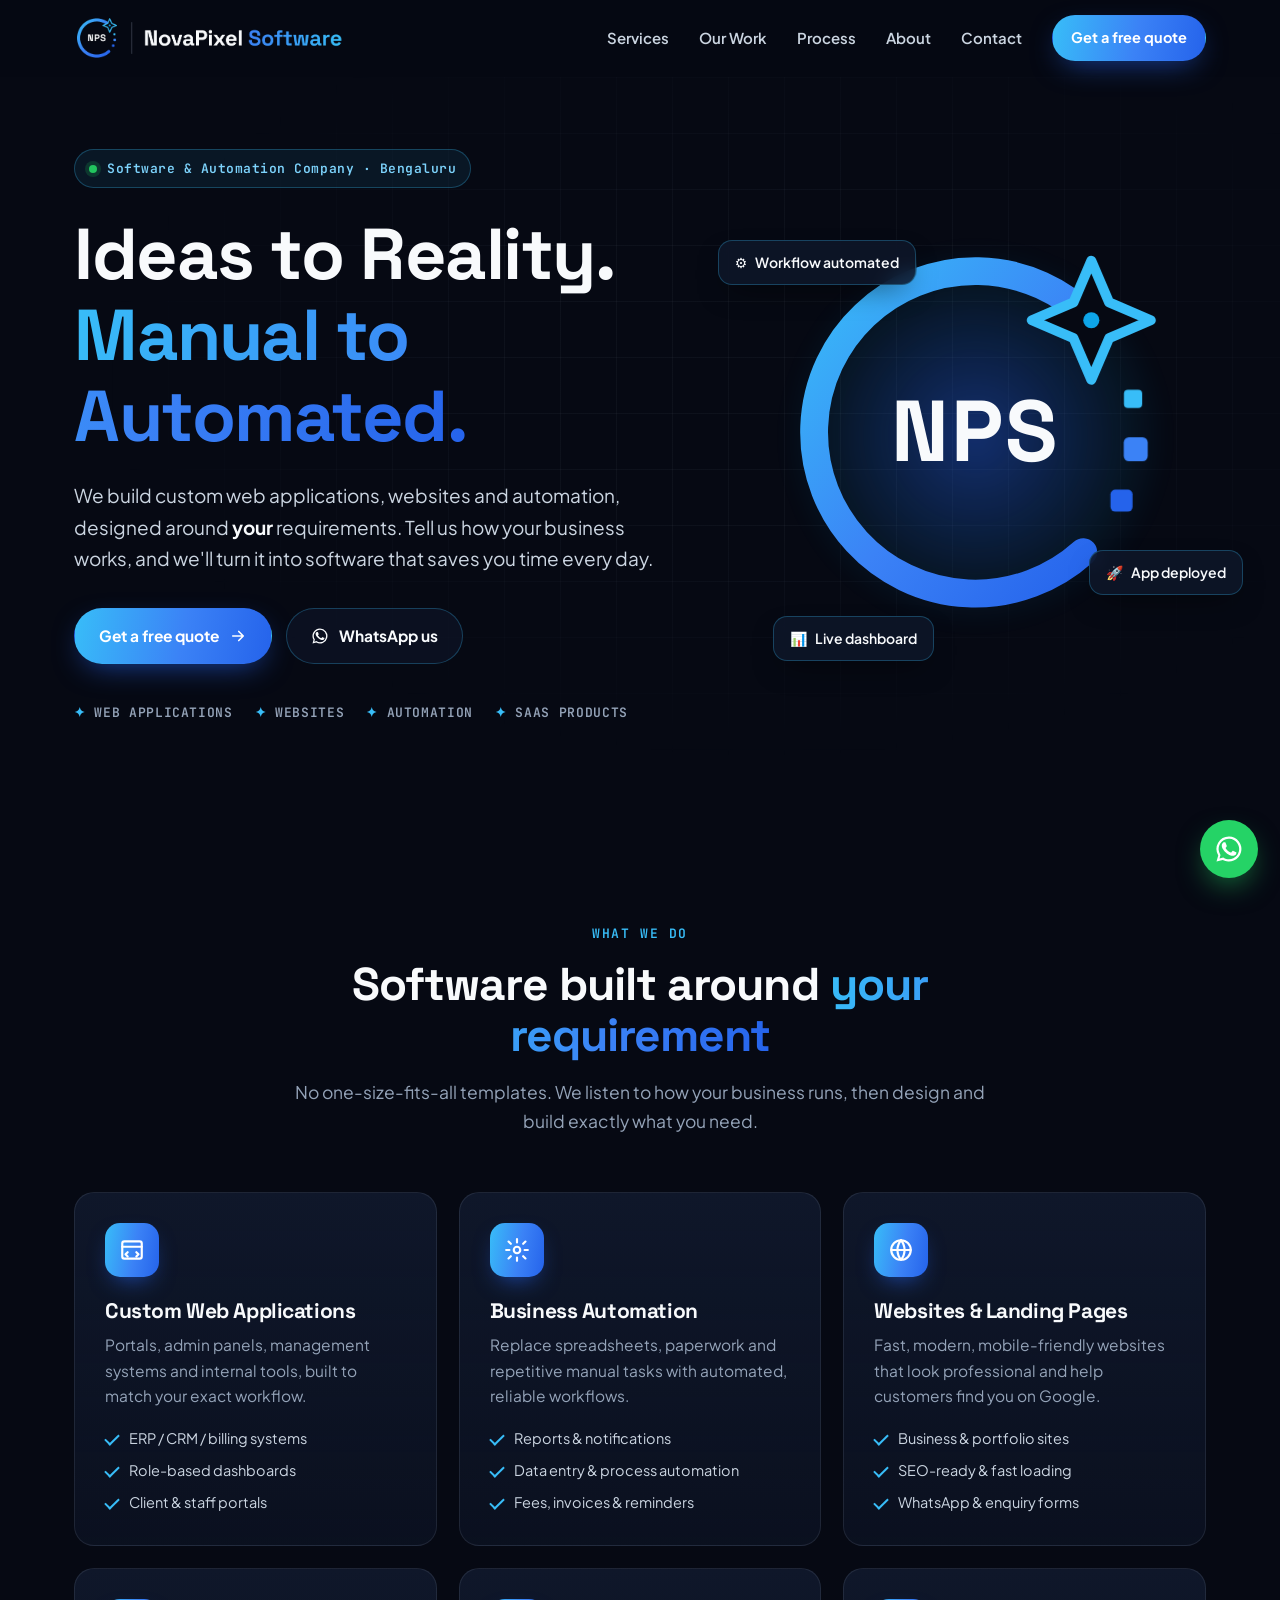
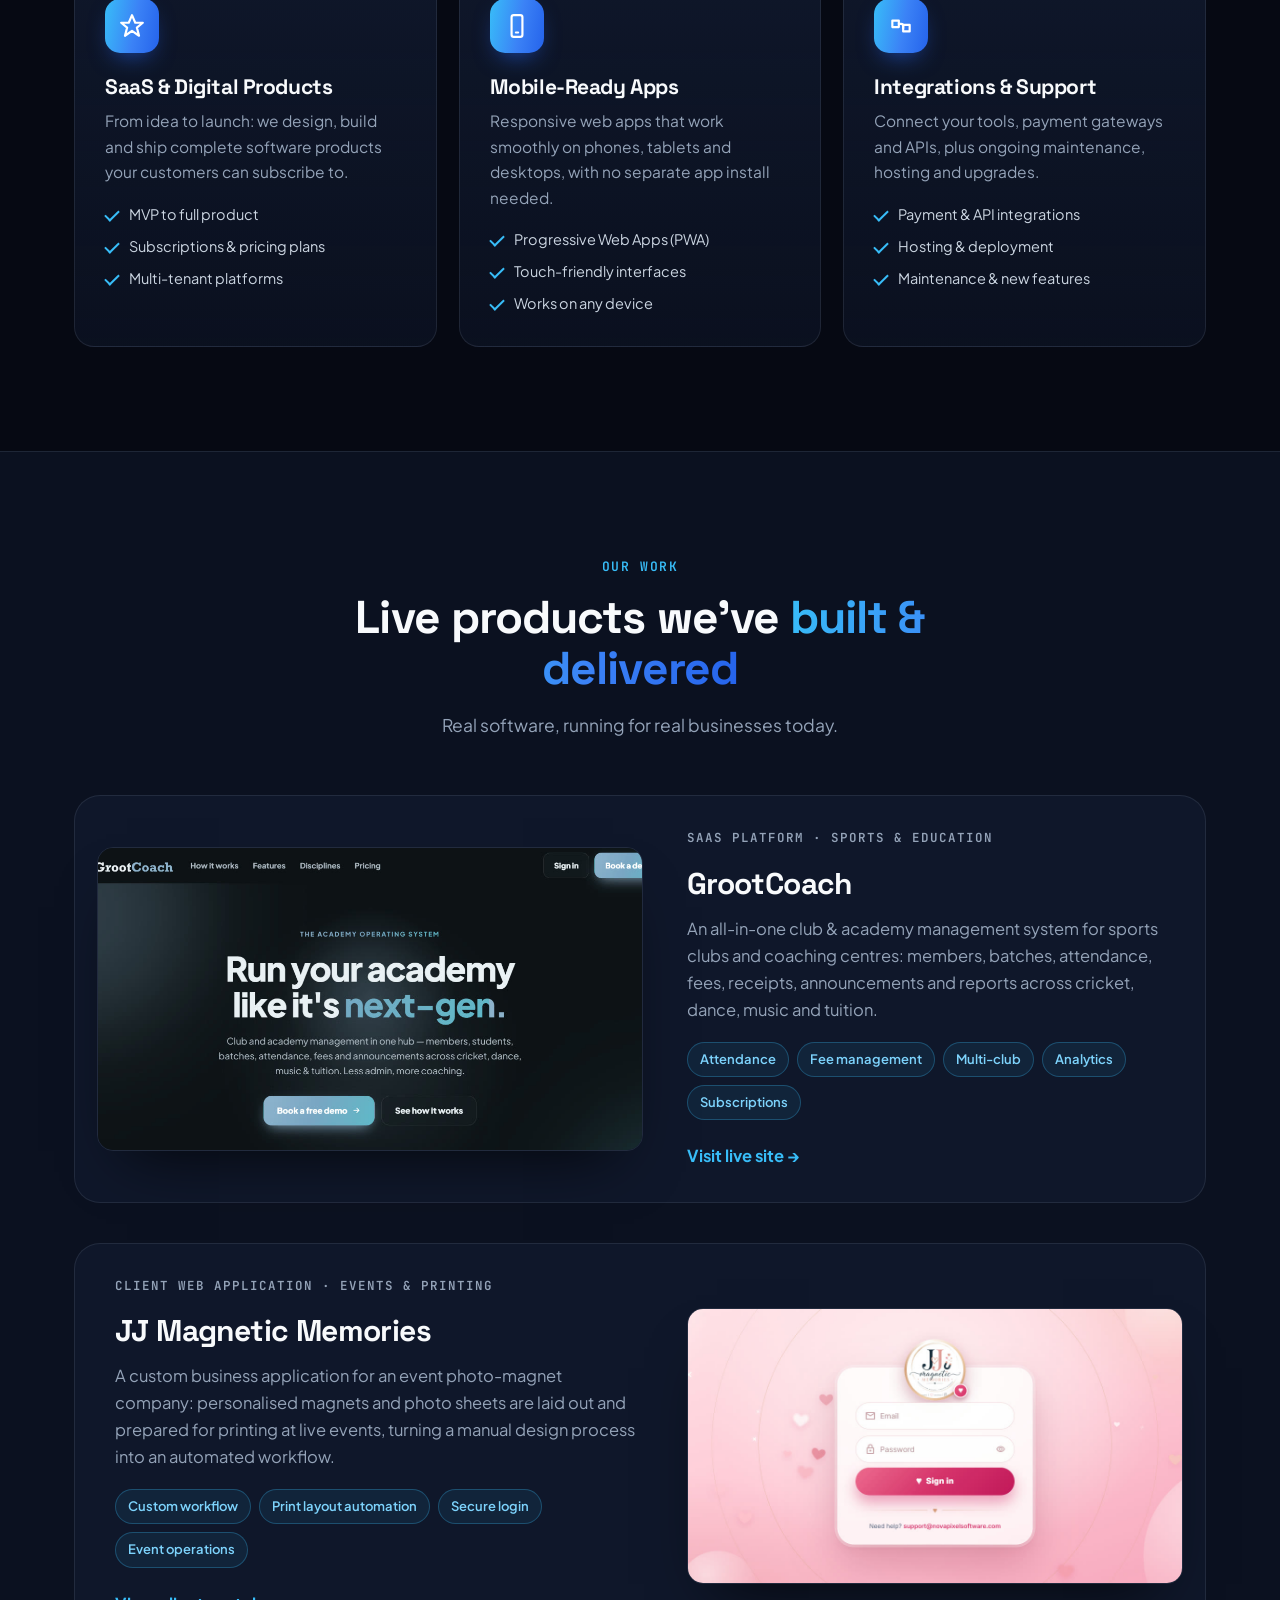
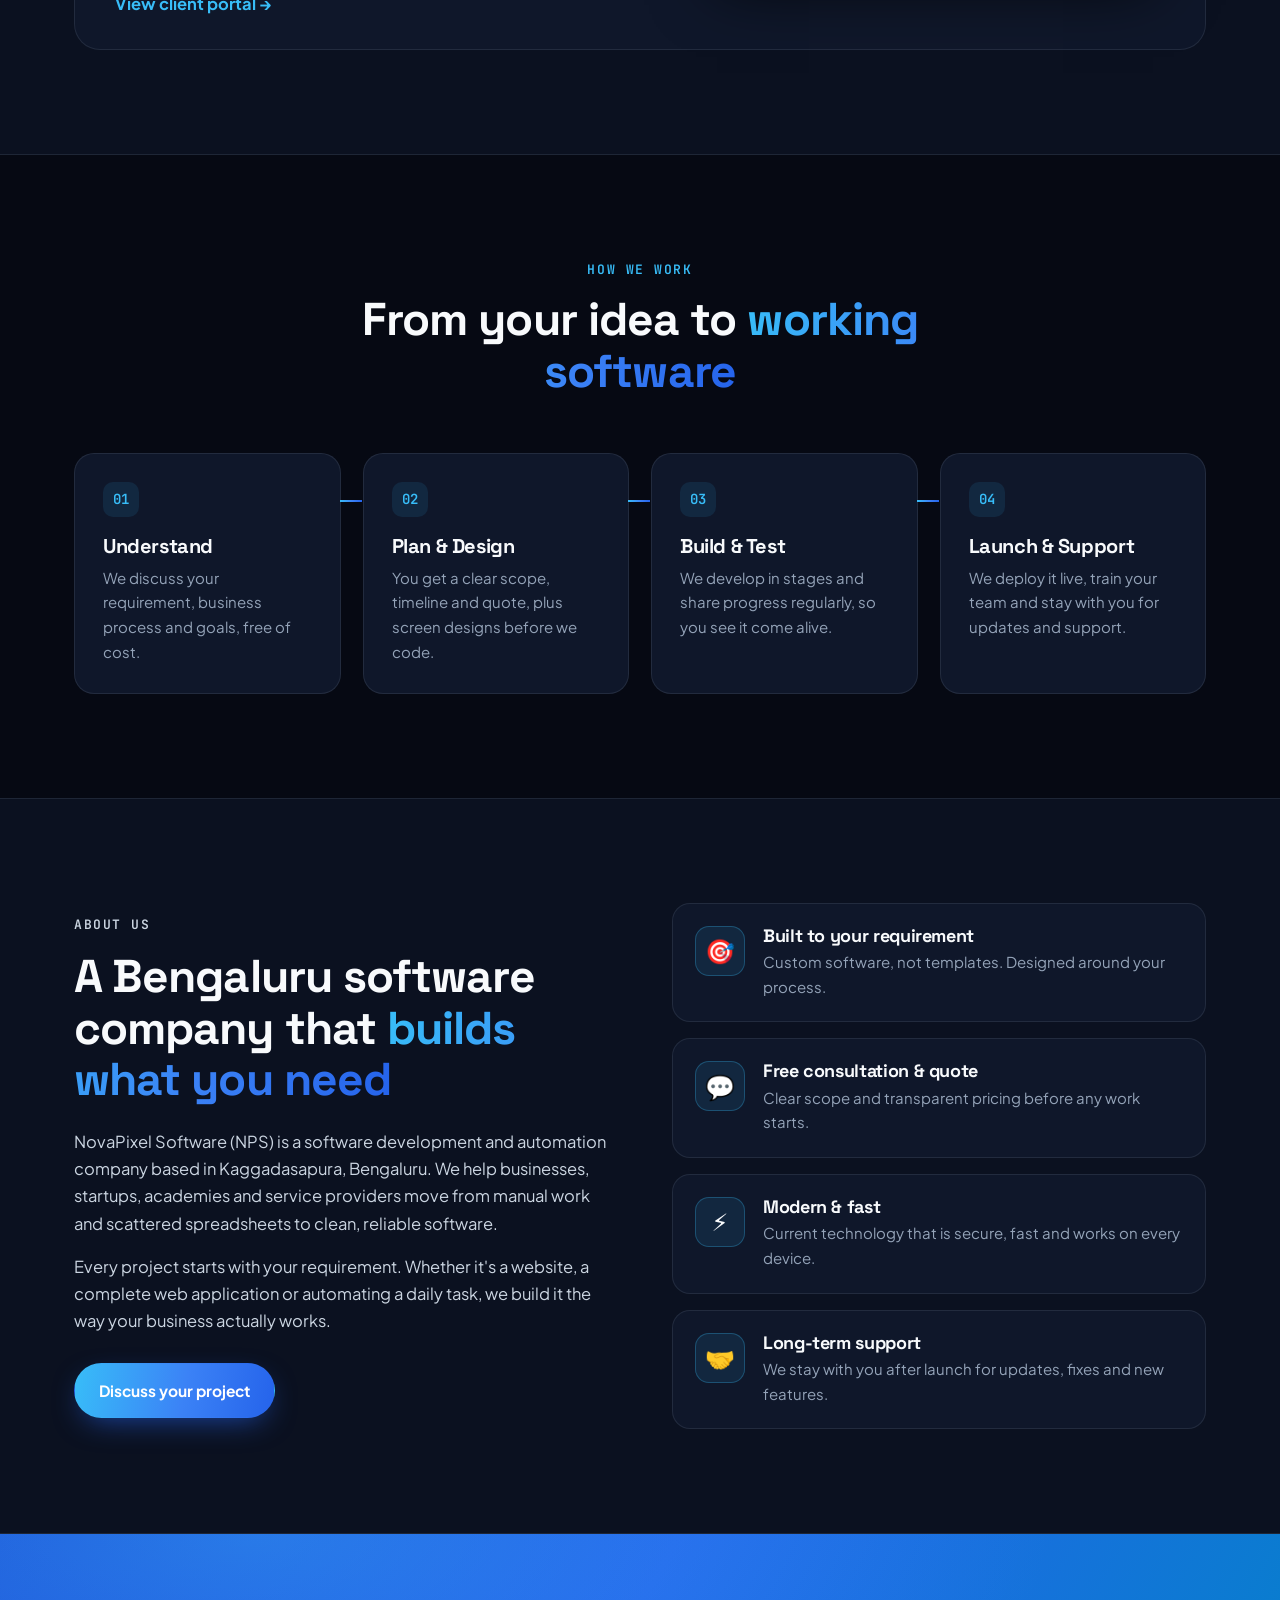
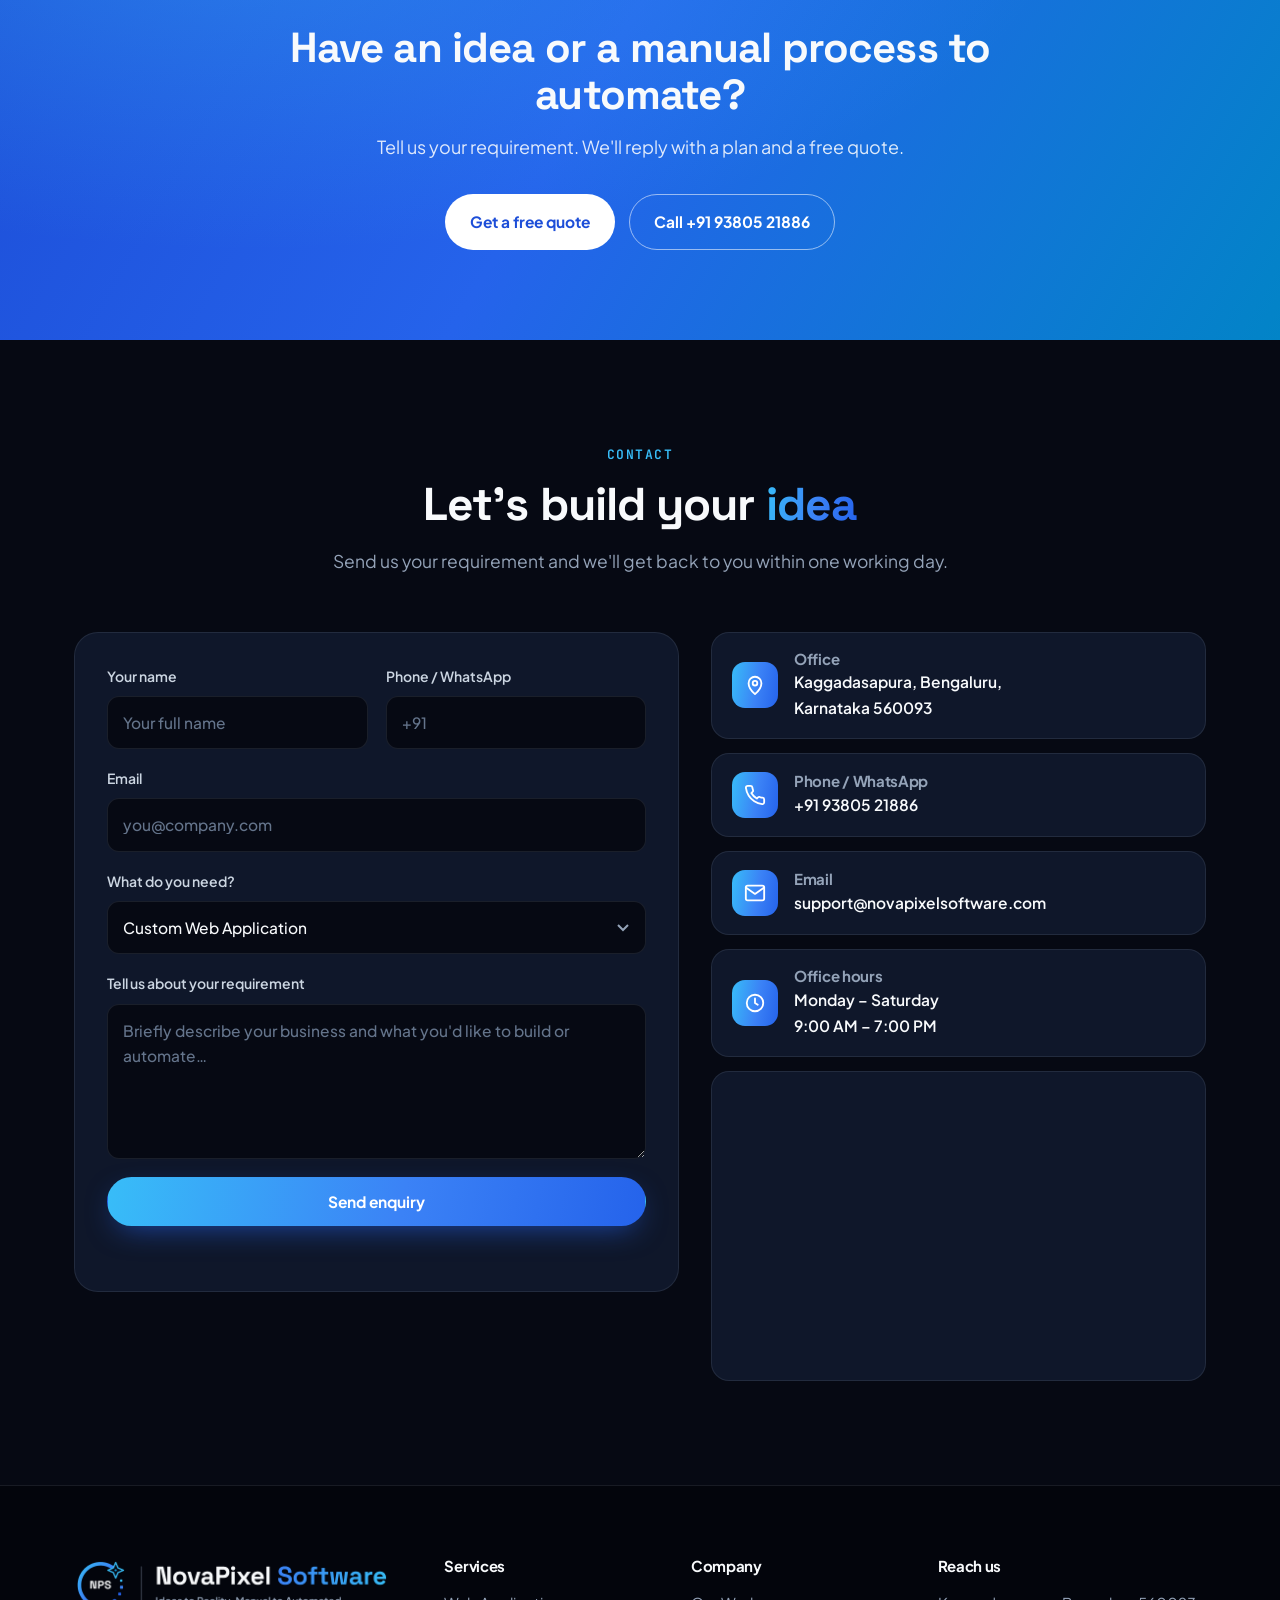
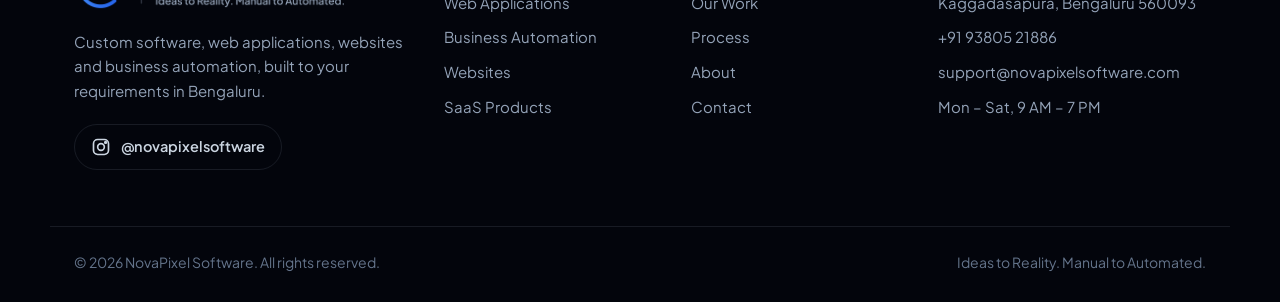
==== commit 6f32214e: "Replace website with new NovaPixel Software brand site - New single-page site: services, our work (G" ====
--- a/public/index.html
+++ b/public/index.html
@@ -1,454 +1,356 @@
-<!DOCTYPE html>
+<!doctype html>
 <html lang="en">
 <head>
-<meta charset="UTF-8" />
-<meta name="viewport" content="width=device-width, initial-scale=1" />
-<title>Nova Pixel Software Pvt Ltd — Custom Software, Web &amp; Mobile Development</title>
-<meta name="description" content="Nova Pixel Software Pvt Ltd builds custom software, web platforms, mobile apps, cloud infrastructure and AI-powered products for growing businesses." />
-<meta name="theme-color" content="#0b1020" />
-<link rel="canonical" href="https://www.novapixelsoftware.com/" />
-
-<!-- Open Graph / social preview -->
-<meta property="og:type" content="website" />
-<meta property="og:title" content="Nova Pixel Software Pvt Ltd" />
-<meta property="og:description" content="Custom software, web, mobile, cloud and AI engineering for growing businesses." />
-<meta property="og:url" content="https://www.novapixelsoftware.com/" />
-<meta property="og:image" content="https://www.novapixelsoftware.com/assets/og-image.svg" />
-<meta name="twitter:card" content="summary_large_image" />
-
-<link rel="icon" href="assets/favicon.svg" type="image/svg+xml" />
-<link rel="preconnect" href="https://fonts.googleapis.com" />
-<link rel="preconnect" href="https://fonts.gstatic.com" crossorigin />
-<link href="https://fonts.googleapis.com/css2?family=Inter:wght@400;500;600;700;800&amp;family=JetBrains+Mono:wght@400;500&amp;display=swap" rel="stylesheet" />
-<link rel="stylesheet" href="styles.css" />
+<meta charset="utf-8">
+<meta name="viewport" content="width=device-width, initial-scale=1">
+<title>NovaPixel Software | Custom Software &amp; Automation Company in Bengaluru</title>
+<meta name="description" content="NovaPixel Software builds custom web applications, websites, SaaS products and business automation tailored to your requirements. Based in Kaggadasapura, Bengaluru. Get a free quote.">
+<meta name="keywords" content="software company Bengaluru, custom software development, web application development, business automation, website development Bangalore, SaaS development, Kaggadasapura">
+<link rel="canonical" href="https://novapixelsoftware.com/">
+<meta name="theme-color" content="#060913">
+
+<meta property="og:type" content="website">
+<meta property="og:title" content="NovaPixel Software | Ideas to Reality. Manual to Automated.">
+<meta property="og:description" content="Custom software, web applications, websites and automation, built to your requirements. Bengaluru.">
+<meta property="og:url" content="https://novapixelsoftware.com/">
+<meta property="og:image" content="https://novapixelsoftware.com/assets/img/og-image.jpg">
+<meta name="twitter:card" content="summary_large_image">
+
+<link rel="icon" type="image/svg+xml" href="assets/img/emblem.svg">
+<link rel="icon" type="image/png" sizes="32x32" href="assets/img/favicon-32.png">
+<link rel="apple-touch-icon" href="assets/img/icon-192.png">
+
+<link rel="preconnect" href="https://fonts.googleapis.com">
+<link rel="preconnect" href="https://fonts.gstatic.com" crossorigin>
+<link href="https://fonts.googleapis.com/css2?family=Space+Grotesk:wght@500;600;700&family=Plus+Jakarta+Sans:wght@400;500;600;700&family=JetBrains+Mono:wght@500;600&display=swap" rel="stylesheet">
+<link rel="stylesheet" href="assets/css/style.css">
 
 <script type="application/ld+json">
 {
   "@context": "https://schema.org",
-  "@type": "Organization",
-  "name": "Nova Pixel Software Pvt Ltd",
-  "url": "https://www.novapixelsoftware.com/",
-  "logo": "https://www.novapixelsoftware.com/assets/logo.svg",
-  "description": "Custom software, web, mobile, cloud and AI engineering company.",
+  "@type": "LocalBusiness",
+  "name": "NovaPixel Software",
+  "alternateName": "NPS",
+  "slogan": "Ideas to Reality. Manual to Automated.",
+  "url": "https://novapixelsoftware.com/",
+  "logo": "https://novapixelsoftware.com/assets/img/icon-192.png",
+  "image": "https://novapixelsoftware.com/assets/img/og-image.jpg",
+  "email": "support@novapixelsoftware.com",
+  "telephone": "+91-9380521886",
   "address": {
     "@type": "PostalAddress",
-    "addressLocality": "Bengaluru",
+    "addressLocality": "Kaggadasapura, Bengaluru",
     "addressRegion": "Karnataka",
+    "postalCode": "560093",
     "addressCountry": "IN"
   },
-  "contactPoint": {
-    "@type": "ContactPoint",
-    "contactType": "sales",
-    "email": "hello@novapixelsoftware.com",
-    "telephone": "+91-00000-00000"
-  }
+  "openingHoursSpecification": [{
+    "@type": "OpeningHoursSpecification",
+    "dayOfWeek": ["Monday","Tuesday","Wednesday","Thursday","Friday","Saturday"],
+    "opens": "09:00",
+    "closes": "19:00"
+  }],
+  "sameAs": ["https://www.instagram.com/novapixelsoftware/"]
 }
 </script>
 </head>
 <body>
-<a class="skip-link" href="#main">Skip to content</a>
-
-<!-- ============ NAV ============ -->
-<header class="nav" id="nav">
-  <div class="container nav__inner">
-    <a class="brand" href="#top" aria-label="Nova Pixel Software home">
-      <span class="brand__mark" aria-hidden="true">
-        <span></span><span></span><span></span><span></span>
-      </span>
-      <span class="brand__text">Nova<strong>Pixel</strong></span>
+
+<a class="skip" href="#main">Skip to content</a>
+
+<!-- ============ HEADER ============ -->
+<header class="nav" id="top">
+  <div class="wrap nav__inner">
+    <a href="#top" class="nav__brand" aria-label="NovaPixel Software home">
+      <img src="assets/img/logo.png" alt="NovaPixel Software" width="269" height="46">
     </a>
-
-    <nav class="nav__links" id="navLinks" aria-label="Main navigation">
+    <nav class="nav__links" id="navLinks" aria-label="Main">
       <a href="#services">Services</a>
-      <a href="#process">How we work</a>
-      <a href="#why">Why us</a>
-      <a href="#industries">Industries</a>
+      <a href="#work">Our Work</a>
+      <a href="#process">Process</a>
       <a href="#about">About</a>
-      <a class="btn btn--sm btn--primary" href="#contact">Get a quote</a>
+      <a href="#contact">Contact</a>
+      <a href="#contact" class="btn btn--primary btn--sm nav__cta">Get a free quote</a>
     </nav>
-
-    <button class="nav__toggle" id="navToggle" aria-expanded="false" aria-controls="navLinks" aria-label="Toggle navigation">
+    <button class="nav__toggle" id="navToggle" aria-label="Open menu" aria-expanded="false" aria-controls="navLinks">
       <span></span><span></span><span></span>
     </button>
   </div>
 </header>
 
 <main id="main">
-<span id="top"></span>
 
 <!-- ============ HERO ============ -->
 <section class="hero">
-  <div class="hero__glow" aria-hidden="true"></div>
-  <div class="hero__gridbg" aria-hidden="true"></div>
-  <div class="container hero__inner">
-    <div class="hero__copy reveal">
-      <p class="eyebrow"><span class="dot"></span> Now accepting new projects — 2026</p>
-      <h1>Software that moves your business <span class="grad">pixel by pixel</span>.</h1>
-      <p class="lead">
-        Nova Pixel Software Pvt Ltd is a product engineering studio. We design, build and
-        run custom web platforms, mobile apps and cloud systems — with clean code,
-        honest timelines and long-term support.
-      </p>
-      <div class="hero__cta">
-        <a class="btn btn--primary btn--lg" href="#contact">Start a project</a>
-        <a class="btn btn--ghost btn--lg" href="#services">Explore services</a>
+  <div class="hero__grid" aria-hidden="true"></div>
+  <div class="wrap hero__inner">
+    <div class="hero__copy">
+      <p class="eyebrow"><span class="dot"></span> Software &amp; Automation Company · Bengaluru</p>
+      <h1>Ideas to Reality.<br><span class="grad">Manual to Automated.</span></h1>
+      <p class="lead">We build custom web applications, websites and automation, designed around <strong>your</strong> requirements. Tell us how your business works, and we'll turn it into software that saves you time every day.</p>
+      <div class="hero__ctas">
+        <a href="#contact" class="btn btn--primary">Get a free quote <svg width="18" height="18" viewBox="0 0 24 24" fill="none" stroke="currentColor" stroke-width="2.2" stroke-linecap="round" stroke-linejoin="round"><path d="M5 12h14M13 6l6 6-6 6"/></svg></a>
+        <a href="https://wa.me/919380521886?text=Hi%20NovaPixel%20Software%2C%20I%27d%20like%20to%20discuss%20a%20project." target="_blank" rel="noopener" class="btn btn--ghost">
+          <svg width="18" height="18" viewBox="0 0 24 24" fill="currentColor" aria-hidden="true"><path d="M17.5 14.4c-.3-.1-1.7-.8-2-.9-.3-.1-.5-.1-.7.1-.2.3-.8.9-.9 1.1-.2.2-.3.2-.6.1-.3-.1-1.2-.5-2.3-1.4-.9-.8-1.4-1.7-1.6-2-.2-.3 0-.5.1-.6l.4-.5c.1-.2.2-.3.3-.5.1-.2 0-.4 0-.5l-.9-2.2c-.2-.6-.5-.5-.7-.5h-.6c-.2 0-.5.1-.8.4-.3.3-1 1-1 2.4s1 2.8 1.2 3c.1.2 2 3.1 4.9 4.3 2.4 1 2.9.8 3.4.7.5-.1 1.7-.7 2-1.4.2-.7.2-1.2.2-1.4-.1-.1-.3-.2-.6-.3zM12 2a10 10 0 0 0-8.6 15.1L2 22l5-1.3A10 10 0 1 0 12 2zm0 18.2c-1.5 0-3-.4-4.3-1.2l-.3-.2-3 .8.8-2.9-.2-.3A8.2 8.2 0 1 1 12 20.2z"/></svg>
+          WhatsApp us
+        </a>
       </div>
-      <ul class="hero__trust">
-        <li><strong>Fixed-scope</strong> or dedicated team</li>
-        <li><strong>2-week</strong> delivery sprints</li>
-        <li><strong>Source code</strong> fully yours</li>
+      <ul class="hero__tags">
+        <li>Web Applications</li><li>Websites</li><li>Automation</li><li>SaaS Products</li>
       </ul>
     </div>
 
-    <div class="hero__visual reveal" aria-hidden="true">
-      <div class="codewin">
-        <div class="codewin__bar">
-          <span class="d d--r"></span><span class="d d--y"></span><span class="d d--g"></span>
-          <em>deploy.sh</em>
-        </div>
-        <pre class="codewin__body"><code><span class="c-c"># Nova Pixel — ship it</span>
-<span class="c-k">const</span> product = <span class="c-f">build</span>({
-  design:  <span class="c-s">"pixel-perfect"</span>,
-  code:    <span class="c-s">"tested + typed"</span>,
-  cloud:   <span class="c-s">"auto-scaling"</span>,
-  support: <span class="c-s">"24x7"</span>
-});
-
-<span class="c-k">await</span> product.<span class="c-f">launch</span>();
-<span class="c-c">// ✓ live in production</span></code></pre>
-      </div>
-
-      <div class="float float--1">
-        <span class="float__num">99.9%</span>
-        <span class="float__lbl">Uptime target</span>
-      </div>
-      <div class="float float--2">
-        <span class="float__num">&lt; 24h</span>
-        <span class="float__lbl">Response time</span>
-      </div>
-    </div>
-  </div>
-</section>
-
-<!-- ============ MARQUEE ============ -->
-<section class="marquee" aria-label="Technologies we work with">
-  <div class="marquee__track">
-    <div class="marquee__row">
-      <span>React</span><span>Next.js</span><span>Node.js</span><span>Python</span><span>Django</span>
-      <span>Flutter</span><span>React&nbsp;Native</span><span>PostgreSQL</span><span>MongoDB</span>
-      <span>AWS</span><span>Azure</span><span>Docker</span><span>Kubernetes</span><span>TypeScript</span>
-      <span>Laravel</span><span>.NET</span><span>Claude&nbsp;API</span>
-    </div>
-    <div class="marquee__row" aria-hidden="true">
-      <span>React</span><span>Next.js</span><span>Node.js</span><span>Python</span><span>Django</span>
-      <span>Flutter</span><span>React&nbsp;Native</span><span>PostgreSQL</span><span>MongoDB</span>
-      <span>AWS</span><span>Azure</span><span>Docker</span><span>Kubernetes</span><span>TypeScript</span>
-      <span>Laravel</span><span>.NET</span><span>Claude&nbsp;API</span>
+    <div class="hero__art" aria-hidden="true">
+      <div class="orb"></div>
+      <svg class="emblem" viewBox="0 0 240 240">
+        <defs>
+          <linearGradient id="hArc" x1="0%" y1="0%" x2="100%" y2="100%">
+            <stop offset="0%" stop-color="#38BDF8"/><stop offset="55%" stop-color="#3B82F6"/><stop offset="100%" stop-color="#2563EB"/>
+          </linearGradient>
+        </defs>
+        <path class="emblem__arc" d="M 176.2 182.4 A 84 84 0 1 1 180.4 61.6" fill="none" stroke="url(#hArc)" stroke-width="14.5" stroke-linecap="round" pathLength="1"/>
+        <text class="emblem__text" x="120" y="135" text-anchor="middle" font-family="Space Grotesk, sans-serif" font-weight="700" font-size="45" fill="#F8FAFC" letter-spacing="1">NPS</text>
+        <g transform="translate(180.4,61.6)"><g class="emblem__star">
+          <polygon points="0,-31 9.3,-9.3 31,0 9.3,9.3 0,31 -9.3,9.3 -31,0 -9.3,-9.3" fill="#060913" stroke="#38BDF8" stroke-width="5.2" stroke-linejoin="round"/>
+          <circle r="4.2" fill="#0EA5E9"/></g></g>
+        <rect class="emblem__px" style="--d:0" x="197.4" y="97.8" width="9.5" height="9.5" rx="2.1" fill="#38BDF8"/>
+        <rect class="emblem__px" style="--d:1" x="197.3" y="122.5" width="12.5" height="12.5" rx="2.7" fill="#3B82F6"/>
+        <rect class="emblem__px" style="--d:2" x="190.4" y="149.8" width="11.5" height="11.5" rx="2.5" fill="#2563EB"/>
+      </svg>
+      <div class="chip chip--a"><span class="ico">⚙️</span> Workflow automated</div>
+      <div class="chip chip--b"><span class="ico">🚀</span> App deployed</div>
+      <div class="chip chip--c"><span class="ico">📊</span> Live dashboard</div>
     </div>
   </div>
 </section>
 
 <!-- ============ SERVICES ============ -->
 <section class="section" id="services">
-  <div class="container">
-    <div class="section__head reveal">
-      <p class="eyebrow">What we do</p>
-      <h2>Full-stack engineering, one accountable team</h2>
-      <p class="sub">From the first wireframe to the production deploy — no handoffs, no finger-pointing.</p>
+  <div class="wrap">
+    <div class="section__head">
+      <p class="kicker">What we do</p>
+      <h2>Software built around <span class="grad">your requirement</span></h2>
+      <p class="sub">No one-size-fits-all templates. We listen to how your business runs, then design and build exactly what you need.</p>
     </div>
 
     <div class="cards">
       <article class="card reveal">
-        <div class="card__ico">
-          <svg viewBox="0 0 24 24" fill="none" stroke="currentColor" stroke-width="1.8" stroke-linecap="round" stroke-linejoin="round"><path d="M16 18l6-6-6-6M8 6l-6 6 6 6"/></svg>
-        </div>
-        <h3>Custom Software Development</h3>
-        <p>ERPs, CRMs, internal dashboards and workflow tools built exactly around how your business already runs.</p>
-        <ul><li>Requirement workshops</li><li>Scalable architecture</li><li>Role-based access</li></ul>
-      </article>
-
-      <article class="card reveal">
-        <div class="card__ico">
-          <svg viewBox="0 0 24 24" fill="none" stroke="currentColor" stroke-width="1.8" stroke-linecap="round" stroke-linejoin="round"><circle cx="12" cy="12" r="9"/><path d="M3 12h18M12 3a15 15 0 010 18 15 15 0 010-18"/></svg>
-        </div>
-        <h3>Web Applications &amp; Websites</h3>
-        <p>Fast, SEO-ready marketing sites and complex SaaS front-ends using React, Next.js and modern APIs.</p>
-        <ul><li>Core Web Vitals tuned</li><li>CMS integration</li><li>Payment gateways</li></ul>
-      </article>
-
-      <article class="card reveal">
-        <div class="card__ico">
-          <svg viewBox="0 0 24 24" fill="none" stroke="currentColor" stroke-width="1.8" stroke-linecap="round" stroke-linejoin="round"><rect x="6" y="2" width="12" height="20" rx="3"/><path d="M11 18.5h2"/></svg>
-        </div>
-        <h3>Mobile App Development</h3>
-        <p>One codebase, both stores. Flutter and React Native apps with offline support and push notifications.</p>
-        <ul><li>Android + iOS</li><li>Store submission</li><li>Crash analytics</li></ul>
-      </article>
-
-      <article class="card reveal">
-        <div class="card__ico">
-          <svg viewBox="0 0 24 24" fill="none" stroke="currentColor" stroke-width="1.8" stroke-linecap="round" stroke-linejoin="round"><path d="M18 16a4 4 0 000-8 6 6 0 00-11.6-1.5A4.5 4.5 0 006.5 16z"/><path d="M12 12v6M9.5 15.5L12 18l2.5-2.5"/></svg>
-        </div>
-        <h3>Cloud &amp; DevOps</h3>
-        <p>AWS and Azure setups with CI/CD pipelines, containers, monitoring and cost optimisation baked in.</p>
-        <ul><li>Infra as code</li><li>Zero-downtime deploys</li><li>Backup &amp; DR</li></ul>
-      </article>
-
-      <article class="card reveal">
-        <div class="card__ico">
-          <svg viewBox="0 0 24 24" fill="none" stroke="currentColor" stroke-width="1.8" stroke-linecap="round" stroke-linejoin="round"><path d="M12 19l7-7-4-4-7 7-2 6z"/><path d="M14 6l4 4"/></svg>
-        </div>
-        <h3>UI/UX &amp; Product Design</h3>
-        <p>Research-led interfaces, design systems and clickable prototypes your users actually understand.</p>
-        <ul><li>Wireframe to hi-fi</li><li>Design tokens</li><li>Accessibility (WCAG)</li></ul>
-      </article>
-
-      <article class="card reveal">
-        <div class="card__ico">
-          <svg viewBox="0 0 24 24" fill="none" stroke="currentColor" stroke-width="1.8" stroke-linecap="round" stroke-linejoin="round"><path d="M12 3v3M12 18v3M3 12h3M18 12h3M6.3 6.3l2.1 2.1M15.6 15.6l2.1 2.1M17.7 6.3l-2.1 2.1M8.4 15.6l-2.1 2.1"/><circle cx="12" cy="12" r="3.2"/></svg>
-        </div>
-        <h3>AI &amp; Automation</h3>
-        <p>LLM-powered assistants, document extraction and workflow automation wired into your existing systems.</p>
-        <ul><li>Chat &amp; copilots</li><li>RAG over your data</li><li>Process automation</li></ul>
+        <div class="card__icon"><svg viewBox="0 0 24 24"><rect x="3" y="4" width="18" height="16" rx="2"/><path d="M3 9h18M8 14l-2 2 2 2M16 14l2 2-2 2"/></svg></div>
+        <h3>Custom Web Applications</h3>
+        <p>Portals, admin panels, management systems and internal tools, built to match your exact workflow.</p>
+        <ul><li>ERP / CRM / billing systems</li><li>Role-based dashboards</li><li>Client &amp; staff portals</li></ul>
+      </article>
+      <article class="card reveal">
+        <div class="card__icon"><svg viewBox="0 0 24 24"><circle cx="12" cy="12" r="3"/><path d="M12 2v3M12 19v3M4.2 4.2l2.1 2.1M17.7 17.7l2.1 2.1M2 12h3M19 12h3M4.2 19.8l2.1-2.1M17.7 6.3l2.1-2.1"/></svg></div>
+        <h3>Business Automation</h3>
+        <p>Replace spreadsheets, paperwork and repetitive manual tasks with automated, reliable workflows.</p>
+        <ul><li>Reports &amp; notifications</li><li>Data entry &amp; process automation</li><li>Fees, invoices &amp; reminders</li></ul>
+      </article>
+      <article class="card reveal">
+        <div class="card__icon"><svg viewBox="0 0 24 24"><circle cx="12" cy="12" r="9"/><path d="M3 12h18M12 3a14 14 0 0 1 0 18M12 3a14 14 0 0 0 0 18"/></svg></div>
+        <h3>Websites &amp; Landing Pages</h3>
+        <p>Fast, modern, mobile-friendly websites that look professional and help customers find you on Google.</p>
+        <ul><li>Business &amp; portfolio sites</li><li>SEO-ready &amp; fast loading</li><li>WhatsApp &amp; enquiry forms</li></ul>
+      </article>
+      <article class="card reveal">
+        <div class="card__icon"><svg viewBox="0 0 24 24"><path d="M12 2l3 7h7l-5.5 4.5 2 7.5L12 16.5 5.5 21l2-7.5L2 9h7z"/></svg></div>
+        <h3>SaaS &amp; Digital Products</h3>
+        <p>From idea to launch: we design, build and ship complete software products your customers can subscribe to.</p>
+        <ul><li>MVP to full product</li><li>Subscriptions &amp; pricing plans</li><li>Multi-tenant platforms</li></ul>
+      </article>
+      <article class="card reveal">
+        <div class="card__icon"><svg viewBox="0 0 24 24"><rect x="7" y="2" width="10" height="20" rx="2"/><path d="M11 18h2"/></svg></div>
+        <h3>Mobile-Ready Apps</h3>
+        <p>Responsive web apps that work smoothly on phones, tablets and desktops, with no separate app install needed.</p>
+        <ul><li>Progressive Web Apps (PWA)</li><li>Touch-friendly interfaces</li><li>Works on any device</li></ul>
+      </article>
+      <article class="card reveal">
+        <div class="card__icon"><svg viewBox="0 0 24 24"><path d="M4 7h6v6H4zM14 11h6v6h-6z"/><path d="M10 10h2a2 2 0 0 1 2 2v2"/></svg></div>
+        <h3>Integrations &amp; Support</h3>
+        <p>Connect your tools, payment gateways and APIs, plus ongoing maintenance, hosting and upgrades.</p>
+        <ul><li>Payment &amp; API integrations</li><li>Hosting &amp; deployment</li><li>Maintenance &amp; new features</li></ul>
+      </article>
+    </div>
+  </div>
+</section>
+
+<!-- ============ WORK ============ -->
+<section class="section section--alt" id="work">
+  <div class="wrap">
+    <div class="section__head">
+      <p class="kicker">Our work</p>
+      <h2>Live products we've <span class="grad">built &amp; delivered</span></h2>
+      <p class="sub">Real software, running for real businesses today.</p>
+    </div>
+
+    <div class="work">
+      <article class="work__item reveal">
+        <a class="work__shot" href="https://coach-desk-web.vercel.app/" target="_blank" rel="noopener">
+          <img src="assets/img/work-grootcoach.jpg" alt="GrootCoach sports academy management software homepage" loading="lazy" width="1062" height="590">
+        </a>
+        <div class="work__body">
+          <p class="work__type">SaaS Platform · Sports &amp; Education</p>
+          <h3>GrootCoach</h3>
+          <p>An all-in-one club &amp; academy management system for sports clubs and coaching centres: members, batches, attendance, fees, receipts, announcements and reports across cricket, dance, music and tuition.</p>
+          <ul class="pills"><li>Attendance</li><li>Fee management</li><li>Multi-club</li><li>Analytics</li><li>Subscriptions</li></ul>
+          <a class="link" href="https://coach-desk-web.vercel.app/" target="_blank" rel="noopener">Visit live site →</a>
+        </div>
+      </article>
+
+      <article class="work__item reveal">
+        <a class="work__shot" href="https://jjmagnet.novapixelsoftware.com/login" target="_blank" rel="noopener">
+          <img src="assets/img/work-jjmagnet.jpg" alt="JJ Magnetic Memories client portal sign-in" loading="lazy" width="1062" height="590">
+        </a>
+        <div class="work__body">
+          <p class="work__type">Client Web Application · Events &amp; Printing</p>
+          <h3>JJ Magnetic Memories</h3>
+          <p>A custom business application for an event photo-magnet company: personalised magnets and photo sheets are laid out and prepared for printing at live events, turning a manual design process into an automated workflow.</p>
+          <ul class="pills"><li>Custom workflow</li><li>Print layout automation</li><li>Secure login</li><li>Event operations</li></ul>
+          <a class="link" href="https://jjmagnet.novapixelsoftware.com/login" target="_blank" rel="noopener">View client portal →</a>
+        </div>
       </article>
     </div>
   </div>
 </section>
 
 <!-- ============ PROCESS ============ -->
-<section class="section section--alt" id="process">
-  <div class="container">
-    <div class="section__head reveal">
-      <p class="eyebrow">How we work</p>
-      <h2>A process built to remove surprises</h2>
-      <p class="sub">You see working software every two weeks — not a status report.</p>
-    </div>
-
+<section class="section" id="process">
+  <div class="wrap">
+    <div class="section__head">
+      <p class="kicker">How we work</p>
+      <h2>From your idea to <span class="grad">working software</span></h2>
+    </div>
     <ol class="steps">
-      <li class="step reveal">
-        <span class="step__n">01</span>
-        <h3>Discover</h3>
-        <p>A free 45-minute call, then a written scope with features, timeline and fixed pricing.</p>
-      </li>
-      <li class="step reveal">
-        <span class="step__n">02</span>
-        <h3>Design</h3>
-        <p>Clickable prototype approved by you before a single line of production code is written.</p>
-      </li>
-      <li class="step reveal">
-        <span class="step__n">03</span>
-        <h3>Build</h3>
-        <p>Two-week sprints, a staging link that is always live, and a weekly demo you can poke at.</p>
-      </li>
-      <li class="step reveal">
-        <span class="step__n">04</span>
-        <h3>Launch &amp; support</h3>
-        <p>Deployment, monitoring, documentation and an AMC option for updates and fixes.</p>
-      </li>
+      <li class="reveal"><span class="steps__n">01</span><h3>Understand</h3><p>We discuss your requirement, business process and goals, free of cost.</p></li>
+      <li class="reveal"><span class="steps__n">02</span><h3>Plan &amp; Design</h3><p>You get a clear scope, timeline and quote, plus screen designs before we code.</p></li>
+      <li class="reveal"><span class="steps__n">03</span><h3>Build &amp; Test</h3><p>We develop in stages and share progress regularly, so you see it come alive.</p></li>
+      <li class="reveal"><span class="steps__n">04</span><h3>Launch &amp; Support</h3><p>We deploy it live, train your team and stay with you for updates and support.</p></li>
     </ol>
   </div>
 </section>
 
-<!-- ============ WHY US ============ -->
-<section class="section" id="why">
-  <div class="container why">
-    <div class="why__copy reveal">
-      <p class="eyebrow">Why Nova Pixel</p>
-      <h2>Boutique attention, enterprise discipline</h2>
-      <p class="sub">We are small on purpose. Your project is handled by senior engineers, not passed down a bench.</p>
-
-      <ul class="checks">
-        <li><strong>Transparent pricing.</strong> Written estimates, milestone billing, no hidden change-request games.</li>
-        <li><strong>You own everything.</strong> Code, repos, cloud accounts and credentials are handed over in your name.</li>
-        <li><strong>Tested by default.</strong> Automated tests, code review and staging sign-off on every release.</li>
-        <li><strong>Real support.</strong> A named point of contact and a documented SLA — not a ticket black hole.</li>
-      </ul>
-
-      <a class="btn btn--primary" href="#contact">Book a free consultation</a>
-    </div>
-
-    <div class="stats reveal">
-      <div class="stat"><span class="stat__n" data-count="15" data-suffix="+">0</span><span class="stat__l">Years combined team experience</span></div>
-      <div class="stat"><span class="stat__n" data-count="100" data-suffix="%">0</span><span class="stat__l">Code ownership transferred</span></div>
-      <div class="stat"><span class="stat__n" data-count="14" data-suffix=" days">0</span><span class="stat__l">Sprint delivery cycle</span></div>
-      <div class="stat"><span class="stat__n" data-count="24" data-suffix="x7">0</span><span class="stat__l">Production monitoring</span></div>
-    </div>
-  </div>
-</section>
-
-<!-- ============ INDUSTRIES ============ -->
-<section class="section section--alt" id="industries">
-  <div class="container">
-    <div class="section__head reveal">
-      <p class="eyebrow">Industries</p>
-      <h2>Domains we already speak the language of</h2>
-    </div>
-    <div class="chips reveal">
-      <span>Manufacturing &amp; MSME</span>
-      <span>Healthcare &amp; Diagnostics</span>
-      <span>Logistics &amp; Fleet</span>
-      <span>EdTech &amp; Training</span>
-      <span>Retail &amp; D2C</span>
-      <span>Real Estate</span>
-      <span>FinTech &amp; Lending</span>
-      <span>Professional Services</span>
-    </div>
-  </div>
-</section>
-
-<!-- ============ ABOUT ============ -->
-<section class="section" id="about">
-  <div class="container about">
-    <div class="reveal">
-      <p class="eyebrow">About us</p>
-      <h2>Nova Pixel Software Private Limited</h2>
-      <p class="sub">
-        Nova Pixel is an India-registered private limited software company. We started with a
-        simple belief: most software projects do not fail because of technology — they fail
-        because of unclear scope, poor communication and code nobody wants to maintain.
-      </p>
-      <p class="sub">
-        So we do the boring things well. Written scopes. Readable code. Weekly demos.
-        Documentation you can hand to the next developer. Whether you need a single website
-        or a multi-year product roadmap, you get the same team and the same discipline.
-      </p>
-      <div class="about__meta">
-        <div><span>Company</span><strong>Nova Pixel Software Pvt Ltd</strong></div>
-        <div><span>Registered</span><strong>India · Private Limited</strong></div>
-        <div><span>CIN</span><strong>U00000KA2026PTC000000</strong></div>
-        <div><span>Engagements</span><strong>Fixed-scope · Retainer · Dedicated team</strong></div>
-      </div>
+<!-- ============ ABOUT / WHY ============ -->
+<section class="section section--alt" id="about">
+  <div class="wrap about">
+    <div class="about__copy reveal">
+      <p class="kicker">About us</p>
+      <h2>A Bengaluru software company that <span class="grad">builds what you need</span></h2>
+      <p>NovaPixel Software (NPS) is a software development and automation company based in Kaggadasapura, Bengaluru. We help businesses, startups, academies and service providers move from manual work and scattered spreadsheets to clean, reliable software.</p>
+      <p>Every project starts with your requirement. Whether it's a website, a complete web application or automating a daily task, we build it the way your business actually works.</p>
+      <a href="#contact" class="btn btn--primary">Discuss your project</a>
+    </div>
+    <ul class="why reveal">
+      <li><span class="why__ico">🎯</span><div><h3>Built to your requirement</h3><p>Custom software, not templates. Designed around your process.</p></div></li>
+      <li><span class="why__ico">💬</span><div><h3>Free consultation &amp; quote</h3><p>Clear scope and transparent pricing before any work starts.</p></div></li>
+      <li><span class="why__ico">⚡</span><div><h3>Modern &amp; fast</h3><p>Current technology that is secure, fast and works on every device.</p></div></li>
+      <li><span class="why__ico">🤝</span><div><h3>Long-term support</h3><p>We stay with you after launch for updates, fixes and new features.</p></div></li>
+    </ul>
+  </div>
+</section>
+
+<!-- ============ CTA ============ -->
+<section class="cta">
+  <div class="wrap cta__inner reveal">
+    <h2>Have an idea or a manual process to automate?</h2>
+    <p>Tell us your requirement. We'll reply with a plan and a free quote.</p>
+    <div class="hero__ctas">
+      <a href="#contact" class="btn btn--light">Get a free quote</a>
+      <a href="tel:+919380521886" class="btn btn--ghost-light">Call +91 93805 21886</a>
     </div>
   </div>
 </section>
 
 <!-- ============ CONTACT ============ -->
-<section class="section section--contact" id="contact">
-  <div class="container contact">
-    <div class="contact__copy reveal">
-      <p class="eyebrow">Contact</p>
-      <h2>Tell us what you want to build</h2>
-      <p class="sub">Send a few lines about your idea. You will get a reply within one working day — usually with two or three questions and a rough ballpark.</p>
-
-      <ul class="contact__list">
-        <li>
-          <svg viewBox="0 0 24 24" fill="none" stroke="currentColor" stroke-width="1.8" stroke-linecap="round"><rect x="3" y="5" width="18" height="14" rx="2"/><path d="M3 7l9 6 9-6"/></svg>
-          <a href="mailto:hello@novapixelsoftware.com">hello@novapixelsoftware.com</a>
-        </li>
-        <li>
-          <svg viewBox="0 0 24 24" fill="none" stroke="currentColor" stroke-width="1.8" stroke-linecap="round"><path d="M5 4h4l2 5-2.5 1.5a11 11 0 005 5L15 13l5 2v4a1 1 0 01-1.1 1A16 16 0 014 5.1A1 1 0 015 4z"/></svg>
-          <a href="tel:+910000000000">+91 00000 00000</a>
-        </li>
-        <li>
-          <svg viewBox="0 0 24 24" fill="none" stroke="currentColor" stroke-width="1.8" stroke-linecap="round"><path d="M12 21s7-6.3 7-11a7 7 0 10-14 0c0 4.7 7 11 7 11z"/><circle cx="12" cy="10" r="2.6"/></svg>
-          <span>Bengaluru, Karnataka, India</span>
-        </li>
-      </ul>
-    </div>
-
-    <form class="form reveal" id="contactForm" action="https://formspree.io/f/YOUR_FORM_ID" method="POST" novalidate>
-      <div class="form__row">
-        <label class="field">
-          <span>Your name *</span>
-          <input type="text" name="name" required placeholder="Ravi Kumar" autocomplete="name" />
-        </label>
-        <label class="field">
-          <span>Work email *</span>
-          <input type="email" name="email" required placeholder="ravi@company.com" autocomplete="email" />
-        </label>
-      </div>
-      <div class="form__row">
-        <label class="field">
-          <span>Phone</span>
-          <input type="tel" name="phone" placeholder="+91 98765 43210" autocomplete="tel" />
-        </label>
-        <label class="field">
-          <span>Service needed</span>
+<section class="section" id="contact">
+  <div class="wrap">
+    <div class="section__head">
+      <p class="kicker">Contact</p>
+      <h2>Let's build your <span class="grad">idea</span></h2>
+      <p class="sub">Send us your requirement and we'll get back to you within one working day.</p>
+    </div>
+
+    <div class="contact">
+      <form class="form reveal" id="contactForm" action="contact.php" method="post" novalidate>
+        <div class="form__row">
+          <label>Your name<input type="text" name="name" required autocomplete="name" placeholder="Your full name"></label>
+          <label>Phone / WhatsApp<input type="tel" name="phone" required autocomplete="tel" placeholder="+91"></label>
+        </div>
+        <label>Email<input type="email" name="email" autocomplete="email" placeholder="you@company.com"></label>
+        <label>What do you need?
           <select name="service">
-            <option>Custom software</option>
-            <option>Website / web app</option>
-            <option>Mobile app</option>
-            <option>Cloud &amp; DevOps</option>
-            <option>UI/UX design</option>
-            <option>AI &amp; automation</option>
-            <option>Not sure yet</option>
+            <option>Custom Web Application</option>
+            <option>Business Automation</option>
+            <option>Website / Landing Page</option>
+            <option>SaaS / Digital Product</option>
+            <option>Integration / Support</option>
+            <option>Not sure yet, need advice</option>
           </select>
         </label>
+        <label>Tell us about your requirement<textarea name="message" rows="5" required placeholder="Briefly describe your business and what you'd like to build or automate…"></textarea></label>
+        <input type="text" name="website" class="hp" tabindex="-1" autocomplete="off" aria-hidden="true">
+        <button type="submit" class="btn btn--primary btn--block">Send enquiry</button>
+        <p class="form__status" id="formStatus" role="status" aria-live="polite"></p>
+      </form>
+
+      <div class="info reveal">
+        <a class="info__item" href="https://maps.google.com/?q=Kaggadasapura,+Bengaluru,+Karnataka+560093" target="_blank" rel="noopener">
+          <span class="info__ico"><svg viewBox="0 0 24 24"><path d="M12 22s7-6.2 7-12a7 7 0 1 0-14 0c0 5.8 7 12 7 12z"/><circle cx="12" cy="10" r="2.5"/></svg></span>
+          <div><h3>Office</h3><p>Kaggadasapura, Bengaluru,<br>Karnataka 560093</p></div>
+        </a>
+        <a class="info__item" href="tel:+919380521886">
+          <span class="info__ico"><svg viewBox="0 0 24 24"><path d="M22 16.9v3a2 2 0 0 1-2.2 2 19.8 19.8 0 0 1-8.6-3.1 19.5 19.5 0 0 1-6-6A19.8 19.8 0 0 1 2.1 4.2 2 2 0 0 1 4.1 2h3a2 2 0 0 1 2 1.7c.1 1 .4 1.9.7 2.8a2 2 0 0 1-.5 2.1L8 9.9a16 16 0 0 0 6 6l1.3-1.3a2 2 0 0 1 2.1-.4c.9.3 1.8.6 2.8.7a2 2 0 0 1 1.8 2z"/></svg></span>
+          <div><h3>Phone / WhatsApp</h3><p>+91 93805 21886</p></div>
+        </a>
+        <a class="info__item" href="mailto:support@novapixelsoftware.com">
+          <span class="info__ico"><svg viewBox="0 0 24 24"><rect x="2" y="4" width="20" height="16" rx="2"/><path d="M22 6l-10 7L2 6"/></svg></span>
+          <div><h3>Email</h3><p>support@novapixelsoftware.com</p></div>
+        </a>
+        <div class="info__item">
+          <span class="info__ico"><svg viewBox="0 0 24 24"><circle cx="12" cy="12" r="9"/><path d="M12 7v5l3 2"/></svg></span>
+          <div><h3>Office hours</h3><p>Monday – Saturday<br>9:00 AM – 7:00 PM</p></div>
+        </div>
+        <div class="map">
+          <iframe title="NovaPixel Software location: Kaggadasapura, Bengaluru" src="https://www.google.com/maps?q=Kaggadasapura,+Bengaluru,+Karnataka+560093&amp;output=embed" loading="lazy" referrerpolicy="no-referrer-when-downgrade"></iframe>
+        </div>
       </div>
-      <label class="field">
-        <span>Budget range</span>
-        <select name="budget">
-          <option>Under ₹1 lakh</option>
-          <option>₹1 – 5 lakh</option>
-          <option>₹5 – 15 lakh</option>
-          <option>₹15 lakh +</option>
-          <option>Need guidance</option>
-        </select>
-      </label>
-      <label class="field">
-        <span>Project details *</span>
-        <textarea name="message" rows="5" required placeholder="What are you building, who is it for, and when do you need it live?"></textarea>
-      </label>
-
-      <button class="btn btn--primary btn--lg btn--full" type="submit">Send enquiry</button>
-      <p class="form__note">By sending this you agree to be contacted about your enquiry. We do not share your details.</p>
-      <p class="form__status" id="formStatus" role="status" aria-live="polite"></p>
-    </form>
+    </div>
   </div>
 </section>
 </main>
 
 <!-- ============ FOOTER ============ -->
 <footer class="footer">
-  <div class="container footer__inner">
+  <div class="wrap footer__inner">
     <div class="footer__brand">
-      <a class="brand" href="#top">
-        <span class="brand__mark" aria-hidden="true"><span></span><span></span><span></span><span></span></span>
-        <span class="brand__text">Nova<strong>Pixel</strong></span>
+      <img src="assets/img/logo-slogan.png" alt="NovaPixel Software: Ideas to Reality. Manual to Automated." width="320" height="55" loading="lazy">
+      <p>Custom software, web applications, websites and business automation, built to your requirements in Bengaluru.</p>
+      <a class="social" href="https://www.instagram.com/novapixelsoftware/" target="_blank" rel="noopener" aria-label="NovaPixel Software on Instagram">
+        <svg viewBox="0 0 24 24"><rect x="3" y="3" width="18" height="18" rx="5"/><circle cx="12" cy="12" r="4"/><circle cx="17.5" cy="6.5" r="1" fill="currentColor"/></svg> @novapixelsoftware
       </a>
-      <p>Product engineering studio building web, mobile, cloud and AI software for growing businesses.</p>
-      <div class="footer__social">
-        <a href="#" aria-label="LinkedIn"><svg viewBox="0 0 24 24" fill="currentColor"><path d="M4.98 3.5A2.5 2.5 0 002.5 6a2.5 2.5 0 002.48 2.5A2.5 2.5 0 007.5 6a2.5 2.5 0 00-2.52-2.5zM3 9h4v12H3zM10 9h3.8v1.7h.05A4.2 4.2 0 0117.6 8.7c3 0 3.4 1.9 3.4 4.5V21h-4v-6.5c0-1.5-.3-2.6-1.8-2.6s-2 1.1-2 2.5V21h-3.2z"/></svg></a>
-        <a href="#" aria-label="GitHub"><svg viewBox="0 0 24 24" fill="currentColor"><path d="M12 2a10 10 0 00-3.16 19.49c.5.09.68-.22.68-.48v-1.7c-2.78.6-3.37-1.34-3.37-1.34-.45-1.15-1.1-1.46-1.1-1.46-.9-.62.07-.6.07-.6 1 .07 1.53 1.03 1.53 1.03.88 1.52 2.34 1.08 2.9.83.09-.65.35-1.09.63-1.34-2.22-.25-4.56-1.11-4.56-4.95 0-1.1.39-2 1.03-2.7-.1-.25-.45-1.28.1-2.67 0 0 .84-.27 2.75 1.02a9.5 9.5 0 015 0c1.9-1.29 2.74-1.02 2.74-1.02.55 1.39.2 2.42.1 2.67.64.7 1.03 1.6 1.03 2.7 0 3.85-2.35 4.7-4.58 4.94.36.31.68.92.68 1.85v2.74c0 .27.18.58.69.48A10 10 0 0012 2z"/></svg></a>
-        <a href="#" aria-label="X"><svg viewBox="0 0 24 24" fill="currentColor"><path d="M17.5 3h3.2l-7 8 7.3 10h-5.6l-4.4-6-5 6H2.8l7.3-8.6L3 3h5.7l4 5.6zm-1.1 16h1.7L7.6 4.8H5.8z"/></svg></a>
-      </div>
-    </div>
-
-    <div class="footer__col">
+    </div>
+    <div>
       <h4>Services</h4>
-      <a href="#services">Custom software</a>
-      <a href="#services">Web development</a>
-      <a href="#services">Mobile apps</a>
-      <a href="#services">Cloud &amp; DevOps</a>
-      <a href="#services">AI &amp; automation</a>
-    </div>
-
-    <div class="footer__col">
+      <ul><li><a href="#services">Web Applications</a></li><li><a href="#services">Business Automation</a></li><li><a href="#services">Websites</a></li><li><a href="#services">SaaS Products</a></li></ul>
+    </div>
+    <div>
       <h4>Company</h4>
-      <a href="#about">About us</a>
-      <a href="#process">How we work</a>
-      <a href="#industries">Industries</a>
-      <a href="#contact">Contact</a>
-    </div>
-
-    <div class="footer__col">
+      <ul><li><a href="#work">Our Work</a></li><li><a href="#process">Process</a></li><li><a href="#about">About</a></li><li><a href="#contact">Contact</a></li></ul>
+    </div>
+    <div>
       <h4>Reach us</h4>
-      <a href="mailto:hello@novapixelsoftware.com">hello@novapixelsoftware.com</a>
-      <a href="tel:+910000000000">+91 00000 00000</a>
-      <span>Bengaluru, Karnataka, India</span>
-    </div>
-  </div>
-
-  <div class="container footer__bottom">
-    <p>© <span id="year">2026</span> Nova Pixel Software Private Limited. All rights reserved.</p>
-    <p class="footer__legal"><a href="#">Privacy policy</a> · <a href="#">Terms of service</a></p>
+      <ul><li>Kaggadasapura, Bengaluru 560093</li><li><a href="tel:+919380521886">+91 93805 21886</a></li><li><a href="mailto:support@novapixelsoftware.com">support@novapixelsoftware.com</a></li><li>Mon – Sat, 9 AM – 7 PM</li></ul>
+    </div>
+  </div>
+  <div class="wrap footer__bar">
+    <p>© <span id="year">2026</span> NovaPixel Software. All rights reserved.</p>
+    <p>Ideas to Reality. Manual to Automated.</p>
   </div>
 </footer>
 
-<a class="totop" href="#top" id="toTop" aria-label="Back to top">
-  <svg viewBox="0 0 24 24" fill="none" stroke="currentColor" stroke-width="2" stroke-linecap="round" stroke-linejoin="round"><path d="M18 15l-6-6-6 6"/></svg>
+<a class="wa-float" href="https://wa.me/919380521886?text=Hi%20NovaPixel%20Software%2C%20I%27d%20like%20to%20discuss%20a%20project." target="_blank" rel="noopener" aria-label="Chat with us on WhatsApp">
+  <svg viewBox="0 0 24 24" fill="currentColor"><path d="M17.5 14.4c-.3-.1-1.7-.8-2-.9-.3-.1-.5-.1-.7.1-.2.3-.8.9-.9 1.1-.2.2-.3.2-.6.1-.3-.1-1.2-.5-2.3-1.4-.9-.8-1.4-1.7-1.6-2-.2-.3 0-.5.1-.6l.4-.5c.1-.2.2-.3.3-.5.1-.2 0-.4 0-.5l-.9-2.2c-.2-.6-.5-.5-.7-.5h-.6c-.2 0-.5.1-.8.4-.3.3-1 1-1 2.4s1 2.8 1.2 3c.1.2 2 3.1 4.9 4.3 2.4 1 2.9.8 3.4.7.5-.1 1.7-.7 2-1.4.2-.7.2-1.2.2-1.4-.1-.1-.3-.2-.6-.3zM12 2a10 10 0 0 0-8.6 15.1L2 22l5-1.3A10 10 0 1 0 12 2zm0 18.2c-1.5 0-3-.4-4.3-1.2l-.3-.2-3 .8.8-2.9-.2-.3A8.2 8.2 0 1 1 12 20.2z"/></svg>
 </a>
 
-<script src="script.js"></script>
+<script src="assets/js/main.js" defer></script>
 </body>
 </html>
--- a/public/assets/css/style.css
+++ b/public/assets/css/style.css
@@ -0,0 +1,235 @@
+/* NovaPixel Software: brand tokens from 04_Brand_Guidelines/brand-tokens.json */
+:root{
+  --bg:#060913; --bg-2:#0B1120; --surface:#0F172A; --surface-2:#131C31;
+  --line:rgba(148,163,184,.14); --line-2:rgba(56,189,248,.28);
+  --ink:#F8FAFC; --muted:#94A3B8; --muted-2:#CBD5E1;
+  --sky:#38BDF8; --sky-2:#0EA5E9; --blue:#3B82F6; --royal:#2563EB; --cobalt:#1D4ED8;
+  --grad:linear-gradient(100deg,#38BDF8 0%,#3B82F6 55%,#2563EB 100%);
+  --radius:20px; --wrap:1180px;
+  --f-display:'Space Grotesk',system-ui,sans-serif;
+  --f-body:'Plus Jakarta Sans',system-ui,sans-serif;
+  --f-mono:'JetBrains Mono',ui-monospace,monospace;
+}
+*,*::before,*::after{box-sizing:border-box}
+html{scroll-behavior:smooth;scroll-padding-top:84px;-webkit-text-size-adjust:100%}
+body{margin:0;background:var(--bg);color:var(--ink);font-family:var(--f-body);font-size:16.5px;line-height:1.65;-webkit-font-smoothing:antialiased;overflow-x:hidden}
+img{max-width:100%;display:block;height:auto}
+a{color:inherit;text-decoration:none}
+h1,h2,h3,h4{font-family:var(--f-display);line-height:1.12;margin:0;letter-spacing:-.02em}
+p{margin:0}
+ul{margin:0;padding:0;list-style:none}
+.wrap{width:100%;max-width:var(--wrap);margin:0 auto;padding:0 24px}
+.grad{background:var(--grad);-webkit-background-clip:text;background-clip:text;color:transparent}
+.skip{position:absolute;left:-999px;top:8px;background:var(--royal);padding:8px 14px;border-radius:8px;z-index:100}
+.skip:focus{left:8px}
+:focus-visible{outline:2px solid var(--sky);outline-offset:3px;border-radius:6px}
+
+/* ---------- buttons ---------- */
+.btn{display:inline-flex;align-items:center;justify-content:center;gap:10px;font-weight:700;font-size:15.5px;padding:14px 24px;border-radius:999px;border:1.5px solid transparent;cursor:pointer;transition:transform .2s,box-shadow .2s,background .2s,border-color .2s;font-family:var(--f-body);white-space:nowrap}
+.btn:hover{transform:translateY(-2px)}
+.btn--primary{background:var(--grad);color:#fff;box-shadow:0 10px 30px -10px rgba(37,99,235,.7)}
+.btn--primary:hover{box-shadow:0 14px 36px -10px rgba(56,189,248,.75)}
+.btn--ghost{border-color:var(--line-2);color:var(--ink);background:rgba(15,23,42,.6)}
+.btn--ghost:hover{border-color:var(--sky);background:rgba(56,189,248,.08)}
+.btn--light{background:#fff;color:var(--cobalt)}
+.btn--ghost-light{border-color:rgba(255,255,255,.55);color:#fff}
+.btn--ghost-light:hover{background:rgba(255,255,255,.12)}
+.btn--sm{padding:10px 18px;font-size:14.5px}
+.btn--block{width:100%}
+
+/* ---------- nav ---------- */
+.nav{position:sticky;top:0;z-index:50;background:rgba(6,9,19,.72);backdrop-filter:blur(14px);-webkit-backdrop-filter:blur(14px);border-bottom:1px solid transparent;transition:border-color .3s,background .3s}
+.nav.is-scrolled{border-bottom-color:var(--line);background:rgba(6,9,19,.9)}
+.nav__inner{display:flex;align-items:center;justify-content:space-between;height:76px}
+.nav__brand img{height:46px;width:auto}
+.nav__links{display:flex;align-items:center;gap:30px;font-weight:600;font-size:15px;color:var(--muted-2)}
+.nav__links a:not(.btn):hover{color:var(--ink)}
+.nav__toggle{display:none;background:none;border:0;width:44px;height:44px;padding:10px;cursor:pointer}
+.nav__toggle span{display:block;height:2px;background:var(--ink);border-radius:2px;margin:5px 0;transition:transform .3s,opacity .3s}
+
+/* ---------- hero ---------- */
+.hero{position:relative;overflow:hidden;padding:72px 0 96px}
+.hero__grid{position:absolute;inset:0;background-image:linear-gradient(rgba(148,163,184,.06) 1px,transparent 1px),linear-gradient(90deg,rgba(148,163,184,.06) 1px,transparent 1px);background-size:56px 56px;mask-image:radial-gradient(ellipse 70% 70% at 60% 40%,#000 30%,transparent 75%);-webkit-mask-image:radial-gradient(ellipse 70% 70% at 60% 40%,#000 30%,transparent 75%)}
+.hero__inner{position:relative;display:grid;grid-template-columns:1.15fr .85fr;gap:48px;align-items:center}
+.eyebrow{display:inline-flex;align-items:center;gap:10px;font-family:var(--f-mono);font-size:13px;font-weight:600;letter-spacing:.04em;color:#7DD3FC;background:rgba(56,189,248,.08);border:1px solid var(--line-2);padding:8px 14px;border-radius:999px;margin-bottom:26px}
+.dot{width:8px;height:8px;border-radius:50%;background:#22C55E;box-shadow:0 0 0 4px rgba(34,197,94,.18)}
+.hero h1{font-size:clamp(40px,6.2vw,72px);font-weight:700}
+.lead{font-size:clamp(17px,1.6vw,19px);color:var(--muted-2);margin:24px 0 34px;max-width:580px}
+.lead strong{color:var(--ink)}
+.hero__ctas{display:flex;flex-wrap:wrap;gap:14px}
+.hero__tags{display:flex;flex-wrap:wrap;gap:10px 22px;margin-top:38px;font-family:var(--f-mono);font-size:13px;font-weight:600;color:var(--muted);text-transform:uppercase;letter-spacing:.05em}
+.hero__tags li::before{content:"✦ ";color:var(--sky)}
+.hero__art{position:relative;aspect-ratio:1;max-width:480px;width:100%;justify-self:center}
+.orb{position:absolute;inset:8%;border-radius:50%;background:radial-gradient(circle,rgba(37,99,235,.42),rgba(14,165,233,.08) 55%,transparent 70%);filter:blur(8px);animation:pulse 6s ease-in-out infinite}
+.emblem{position:relative;width:100%;height:100%;overflow:visible}
+.emblem__arc{stroke-dasharray:1;stroke-dashoffset:1;animation:draw 1.6s .2s cubic-bezier(.2,.7,.2,1) forwards}
+.emblem__text{opacity:0;animation:fade .6s 1.1s forwards}
+.emblem__star{transform:scale(0) rotate(-180deg);animation:pop .8s 1.4s cubic-bezier(.3,1.6,.5,1) forwards}
+.emblem__px{opacity:0;animation:slide .5s calc(1.8s + var(--d)*.12s) forwards}
+.chip{position:absolute;display:flex;align-items:center;gap:8px;background:rgba(15,23,42,.85);border:1px solid var(--line-2);backdrop-filter:blur(8px);padding:10px 16px;border-radius:14px;font-size:14px;font-weight:600;box-shadow:0 12px 30px -12px rgba(0,0,0,.6);opacity:0;animation:fadeUp .7s forwards,float 5s ease-in-out infinite}
+.chip--a{top:8%;left:-6%;animation-delay:2.2s,2.9s}
+.chip--b{bottom:16%;right:-8%;animation-delay:2.4s,3.1s}
+.chip--c{bottom:2%;left:6%;animation-delay:2.6s,3.3s}
+@keyframes draw{to{stroke-dashoffset:0}}
+@keyframes fade{to{opacity:1}}
+@keyframes pop{to{transform:scale(1) rotate(0)}}
+@keyframes slide{from{opacity:0;transform:translateX(18px)}to{opacity:1;transform:none}}
+@keyframes fadeUp{from{opacity:0;translate:0 14px}to{opacity:1;translate:0 0}}
+@keyframes float{50%{transform:translateY(-8px)}}
+@keyframes pulse{50%{transform:scale(1.06);opacity:.8}}
+
+/* ---------- sections ---------- */
+.section{padding:104px 0}
+.section--alt{background:var(--bg-2);border-top:1px solid var(--line);border-bottom:1px solid var(--line)}
+.section__head{text-align:center;max-width:720px;margin:0 auto 56px}
+.kicker{font-family:var(--f-mono);font-size:13px;font-weight:600;color:var(--sky);text-transform:uppercase;letter-spacing:.12em;margin-bottom:14px}
+.section h2{font-size:clamp(30px,4.2vw,46px);font-weight:700}
+.sub{color:var(--muted);font-size:17.5px;margin-top:16px}
+
+/* services */
+.cards{display:grid;grid-template-columns:repeat(3,1fr);gap:22px}
+.card{background:linear-gradient(180deg,var(--surface),rgba(15,23,42,.55));border:1px solid var(--line);border-radius:var(--radius);padding:30px;transition:border-color .3s,transform .3s,box-shadow .3s}
+.card:hover{border-color:var(--line-2);transform:translateY(-4px);box-shadow:0 24px 50px -28px rgba(37,99,235,.55)}
+.card__icon{width:54px;height:54px;border-radius:15px;background:var(--grad);display:grid;place-items:center;margin-bottom:22px;box-shadow:0 10px 24px -10px rgba(37,99,235,.8)}
+.card__icon svg{width:26px;height:26px;fill:none;stroke:#fff;stroke-width:2;stroke-linecap:round;stroke-linejoin:round}
+.card h3{font-size:21px;margin-bottom:10px}
+.card p{color:var(--muted);font-size:15.5px}
+.card ul{margin-top:18px;display:grid;gap:8px;font-size:14.5px;color:var(--muted-2)}
+.card li{padding-left:24px;position:relative}
+.card li::before{content:"";position:absolute;left:0;top:7px;width:14px;height:8px;border-left:2px solid var(--sky);border-bottom:2px solid var(--sky);transform:rotate(-45deg)}
+
+/* work */
+.work{display:grid;gap:40px}
+.work__item{display:grid;grid-template-columns:1.1fr 1fr;gap:44px;align-items:center;background:var(--surface);border:1px solid var(--line);border-radius:26px;padding:22px}
+.work__item:nth-child(even) .work__shot{order:2}
+.work__shot{display:block;border-radius:16px;overflow:hidden;border:1px solid var(--line);box-shadow:0 30px 60px -30px rgba(0,0,0,.8)}
+.work__shot img{width:100%;aspect-ratio:1062/590;object-fit:cover;transition:transform .6s}
+.work__shot:hover img{transform:scale(1.03)}
+.work__body{padding:10px 18px 10px 0}
+.work__item:nth-child(even) .work__body{padding:10px 0 10px 18px}
+.work__type{font-family:var(--f-mono);font-size:12.5px;font-weight:600;color:var(--sky);text-transform:uppercase;letter-spacing:.08em;margin-bottom:10px}
+.work__body h3{font-size:30px;margin-bottom:14px}
+.work__body>p{color:var(--muted);margin-bottom:18px}
+.pills{display:flex;flex-wrap:wrap;gap:8px;margin-bottom:22px}
+.pills li{font-size:13px;font-weight:600;padding:6px 12px;border-radius:999px;background:rgba(56,189,248,.08);border:1px solid var(--line-2);color:#7DD3FC}
+.link{font-weight:700;color:var(--sky)}
+.link:hover{text-decoration:underline;text-underline-offset:4px}
+
+/* process */
+.steps{list-style:none;margin:0;padding:0;display:grid;grid-template-columns:repeat(4,1fr);gap:22px;counter-reset:s}
+.steps li{position:relative;padding:28px;border-radius:var(--radius);border:1px solid var(--line);background:var(--surface)}
+.steps li:not(:last-child)::after{content:"";position:absolute;top:46px;right:-22px;width:22px;height:2px;background:var(--grad)}
+.steps__n{font-family:var(--f-mono);font-weight:600;font-size:14px;color:var(--sky);display:inline-block;padding:6px 10px;border-radius:10px;background:rgba(56,189,248,.1);margin-bottom:18px}
+.steps h3{font-size:20px;margin-bottom:8px}
+.steps p{color:var(--muted);font-size:15px}
+
+/* about */
+.about{display:grid;grid-template-columns:1fr 1fr;gap:64px;align-items:center}
+.about__copy h2{margin-bottom:22px}
+.about__copy p{color:var(--muted-2);margin-bottom:16px}
+.about__copy .btn{margin-top:12px}
+.why{display:grid;gap:16px}
+.why li{display:flex;gap:18px;align-items:flex-start;padding:22px;border-radius:18px;background:var(--surface);border:1px solid var(--line)}
+.why__ico{font-size:24px;width:50px;height:50px;flex:none;display:grid;place-items:center;border-radius:14px;background:rgba(56,189,248,.1);border:1px solid var(--line-2)}
+.why h3{font-size:18px;margin-bottom:4px}
+.why p{color:var(--muted);font-size:15px}
+
+/* cta */
+.cta{padding:90px 0;background:radial-gradient(ellipse at 20% 0%,rgba(56,189,248,.35),transparent 55%),linear-gradient(120deg,#1D4ED8,#2563EB 45%,#0284C7);text-align:center;position:relative;overflow:hidden}
+.cta__inner{max-width:760px}
+.cta h2{font-size:clamp(28px,4vw,42px);margin-bottom:14px}
+.cta p{color:rgba(255,255,255,.85);font-size:18px;margin-bottom:32px}
+.cta .hero__ctas{justify-content:center}
+
+/* contact */
+.contact{display:grid;grid-template-columns:1.1fr .9fr;gap:32px;align-items:start}
+.form{background:var(--surface);border:1px solid var(--line);border-radius:24px;padding:32px;display:grid;gap:18px}
+.form__row{display:grid;grid-template-columns:1fr 1fr;gap:18px}
+.form label{display:grid;gap:8px;font-size:14px;font-weight:600;color:var(--muted-2)}
+.form input,.form select,.form textarea{font:inherit;font-size:15.5px;font-weight:500;color:var(--ink);background:var(--bg);border:1.5px solid var(--line);border-radius:12px;padding:13px 15px;transition:border-color .2s,box-shadow .2s;width:100%}
+.form select{appearance:none;background-image:url("data:image/svg+xml,%3Csvg xmlns='http://www.w3.org/2000/svg' width='12' height='8' fill='none' stroke='%2394A3B8' stroke-width='2'%3E%3Cpath d='M1 1l5 5 5-5'/%3E%3C/svg%3E");background-repeat:no-repeat;background-position:right 16px center;padding-right:40px}
+.form textarea{resize:vertical;min-height:130px}
+.form input::placeholder,.form textarea::placeholder{color:#64748B}
+.form input:focus,.form select:focus,.form textarea:focus{outline:none;border-color:var(--sky);box-shadow:0 0 0 4px rgba(56,189,248,.15)}
+.form .is-invalid{border-color:#F87171}
+.hp{position:absolute;left:-9999px;width:1px;height:1px;opacity:0}
+.form__status{font-size:15px;font-weight:600;min-height:1em;text-align:center}
+.form__status.ok{color:#4ADE80}
+.form__status.err{color:#FCA5A5}
+.info{display:grid;gap:14px}
+.info__item{display:flex;gap:16px;align-items:center;padding:18px 20px;border-radius:18px;background:var(--surface);border:1px solid var(--line);transition:border-color .25s}
+a.info__item:hover{border-color:var(--line-2)}
+.info__ico{width:46px;height:46px;flex:none;border-radius:13px;background:var(--grad);display:grid;place-items:center}
+.info__ico svg{width:22px;height:22px;fill:none;stroke:#fff;stroke-width:2;stroke-linecap:round;stroke-linejoin:round}
+.info h3{font-size:15px;font-family:var(--f-body);font-weight:700;color:var(--muted);margin-bottom:2px}
+.info p{font-weight:600;font-size:15.5px;word-break:break-word}
+.map{border-radius:18px;overflow:hidden;border:1px solid var(--line);aspect-ratio:16/10;background:var(--surface)}
+.map iframe{width:100%;height:100%;border:0;display:block}
+
+/* footer */
+.footer{background:#03050C;border-top:1px solid var(--line);padding:72px 0 0}
+.footer__inner{display:grid;grid-template-columns:1.6fr 1fr 1fr 1.3fr;gap:40px}
+.footer__brand img{height:54px;width:auto;margin-bottom:18px}
+.footer__brand p{color:var(--muted);font-size:15px;max-width:340px;margin-bottom:20px}
+.social{display:inline-flex;align-items:center;gap:10px;font-weight:600;color:var(--muted-2);padding:10px 16px;border:1px solid var(--line);border-radius:999px;font-size:14.5px}
+.social:hover{border-color:var(--line-2);color:var(--ink)}
+.social svg{width:20px;height:20px;fill:none;stroke:currentColor;stroke-width:2}
+.footer h4{font-size:15px;font-family:var(--f-body);font-weight:700;margin-bottom:16px}
+.footer ul{display:grid;gap:10px;font-size:15px;color:var(--muted)}
+.footer ul a:hover{color:var(--ink)}
+.footer__bar{display:flex;justify-content:space-between;gap:16px;flex-wrap:wrap;border-top:1px solid var(--line);margin-top:56px;padding-top:24px;padding-bottom:28px;font-size:14px;color:#64748B}
+
+/* whatsapp float */
+.wa-float{position:fixed;right:22px;bottom:22px;z-index:60;width:58px;height:58px;border-radius:50%;background:#25D366;color:#fff;display:grid;place-items:center;box-shadow:0 12px 30px -8px rgba(37,211,102,.6);transition:transform .2s}
+.wa-float:hover{transform:scale(1.08)}
+.wa-float svg{width:30px;height:30px}
+
+/* reveal on scroll */
+.reveal{opacity:0;transform:translateY(24px);transition:opacity .7s ease,transform .7s ease}
+.reveal.is-visible{opacity:1;transform:none}
+.no-js .reveal{opacity:1;transform:none}
+
+/* ---------- responsive ---------- */
+@media (max-width:1024px){
+  .cards{grid-template-columns:repeat(2,1fr)}
+  .steps{grid-template-columns:repeat(2,1fr)}
+  .steps li::after{display:none}
+  .footer__inner{grid-template-columns:1fr 1fr}
+}
+@media (max-width:900px){
+  .nav__toggle{display:block}
+  .nav__links{position:fixed;inset:76px 0 auto 0;flex-direction:column;align-items:stretch;gap:0;background:rgba(6,9,19,.98);border-bottom:1px solid var(--line);padding:8px 24px 24px;transform:translateY(-12px);opacity:0;pointer-events:none;transition:opacity .25s,transform .25s}
+  .nav__links a:not(.btn){padding:14px 0;border-bottom:1px solid var(--line);font-size:17px}
+  .nav__cta{margin-top:18px}
+  .nav.is-open .nav__links{opacity:1;transform:none;pointer-events:auto}
+  .nav.is-open .nav__toggle span:nth-child(1){transform:translateY(7px) rotate(45deg)}
+  .nav.is-open .nav__toggle span:nth-child(2){opacity:0}
+  .nav.is-open .nav__toggle span:nth-child(3){transform:translateY(-7px) rotate(-45deg)}
+  .hero{padding:40px 0 72px}
+  .hero__inner{grid-template-columns:1fr;gap:20px}
+  .hero__art{max-width:340px;order:-1}
+  .chip{font-size:12.5px;padding:8px 12px}
+  .chip--a{left:-2%}.chip--b{right:-2%}
+  .work__item{grid-template-columns:1fr;gap:22px}
+  .work__item:nth-child(even) .work__shot{order:0}
+  .work__body,.work__item:nth-child(even) .work__body{padding:0 8px 8px}
+  .about,.contact{grid-template-columns:1fr;gap:40px}
+}
+@media (max-width:600px){
+  .wrap{padding:0 16px}
+  .section{padding:76px 0}
+  .nav__inner{height:68px}
+  .nav__links{inset:68px 0 auto 0}
+  .nav__brand img{height:38px}
+  .cards,.steps{grid-template-columns:1fr}
+  .form{padding:22px}
+  .form__row{grid-template-columns:1fr}
+  .hero__ctas .btn{flex:1 1 100%}
+  .footer__inner{grid-template-columns:1fr}
+  .work__body h3{font-size:25px}
+}
+@media (prefers-reduced-motion:reduce){
+  *,*::before,*::after{animation-duration:.01ms!important;animation-delay:0s!important;transition-duration:.01ms!important}
+  .emblem__arc{stroke-dashoffset:0}.emblem__text,.emblem__px,.chip{opacity:1}.emblem__star{transform:none}
+  .reveal{opacity:1;transform:none}
+}
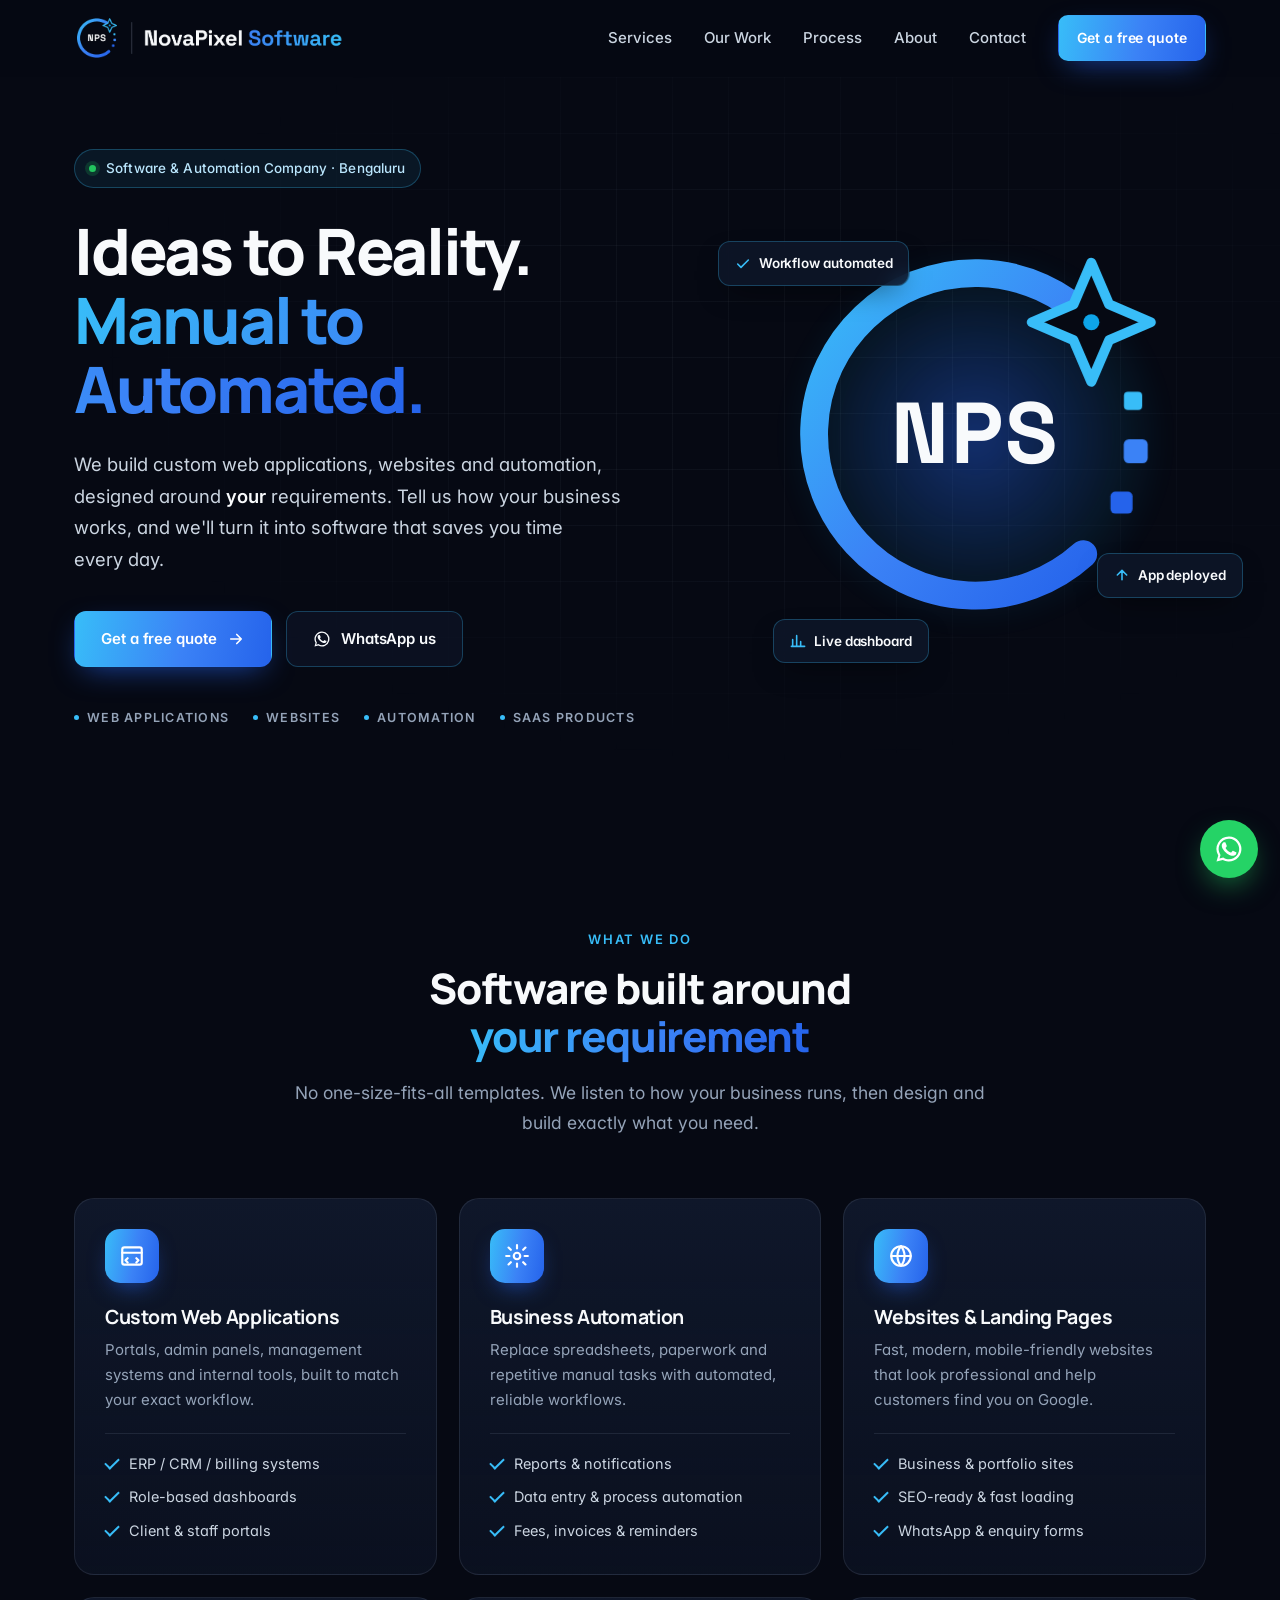
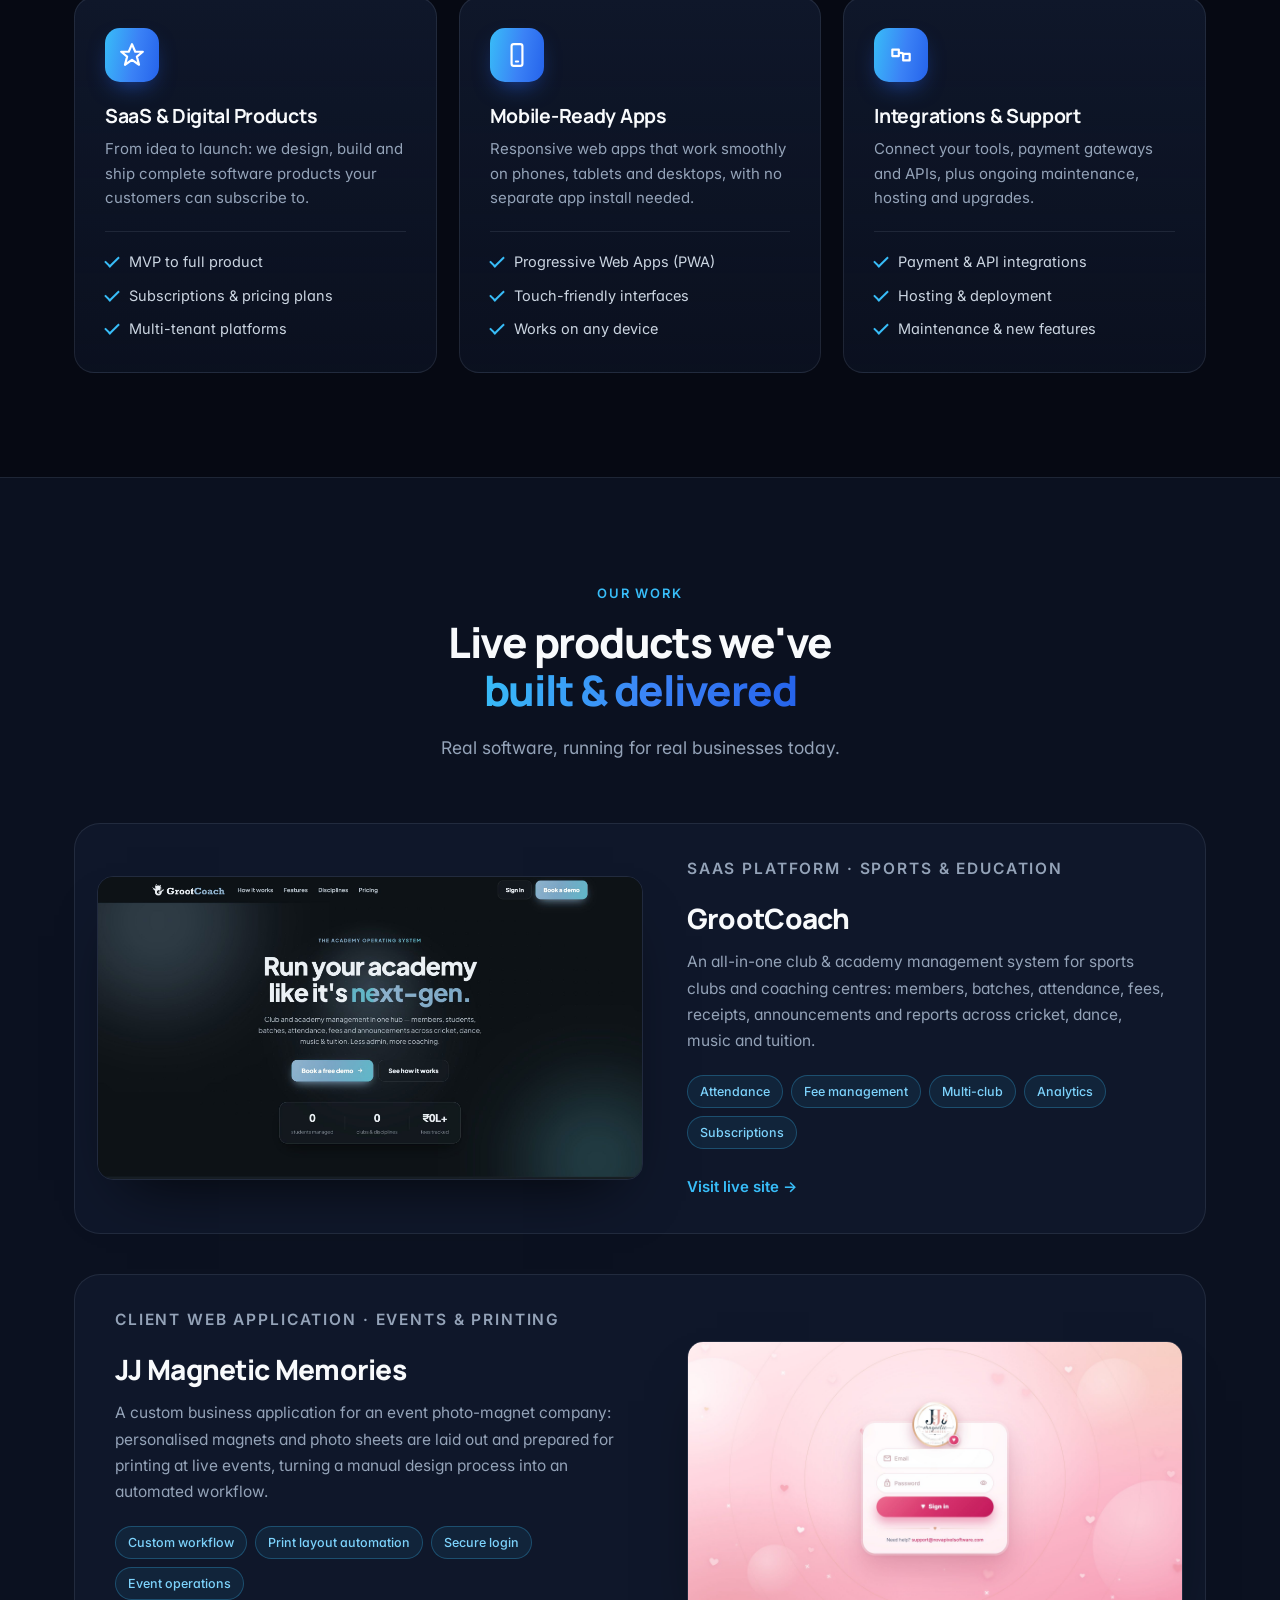
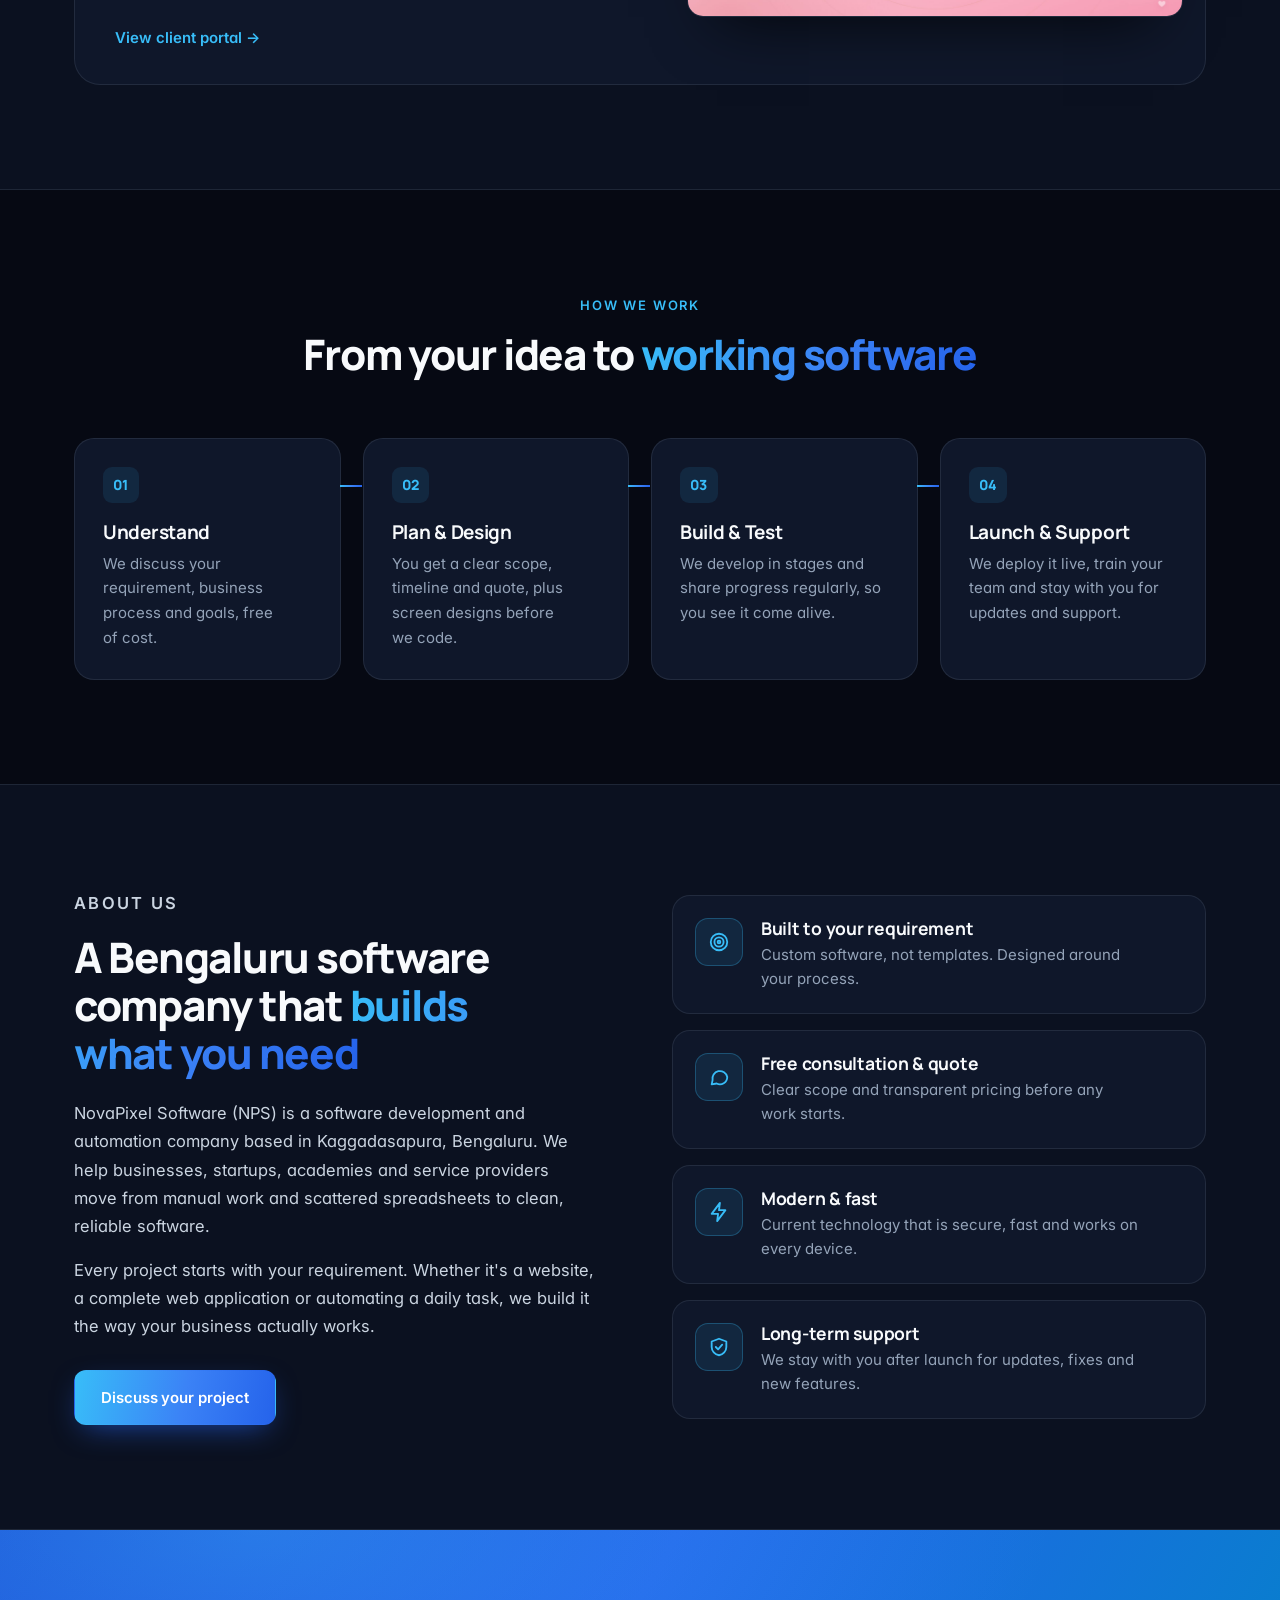
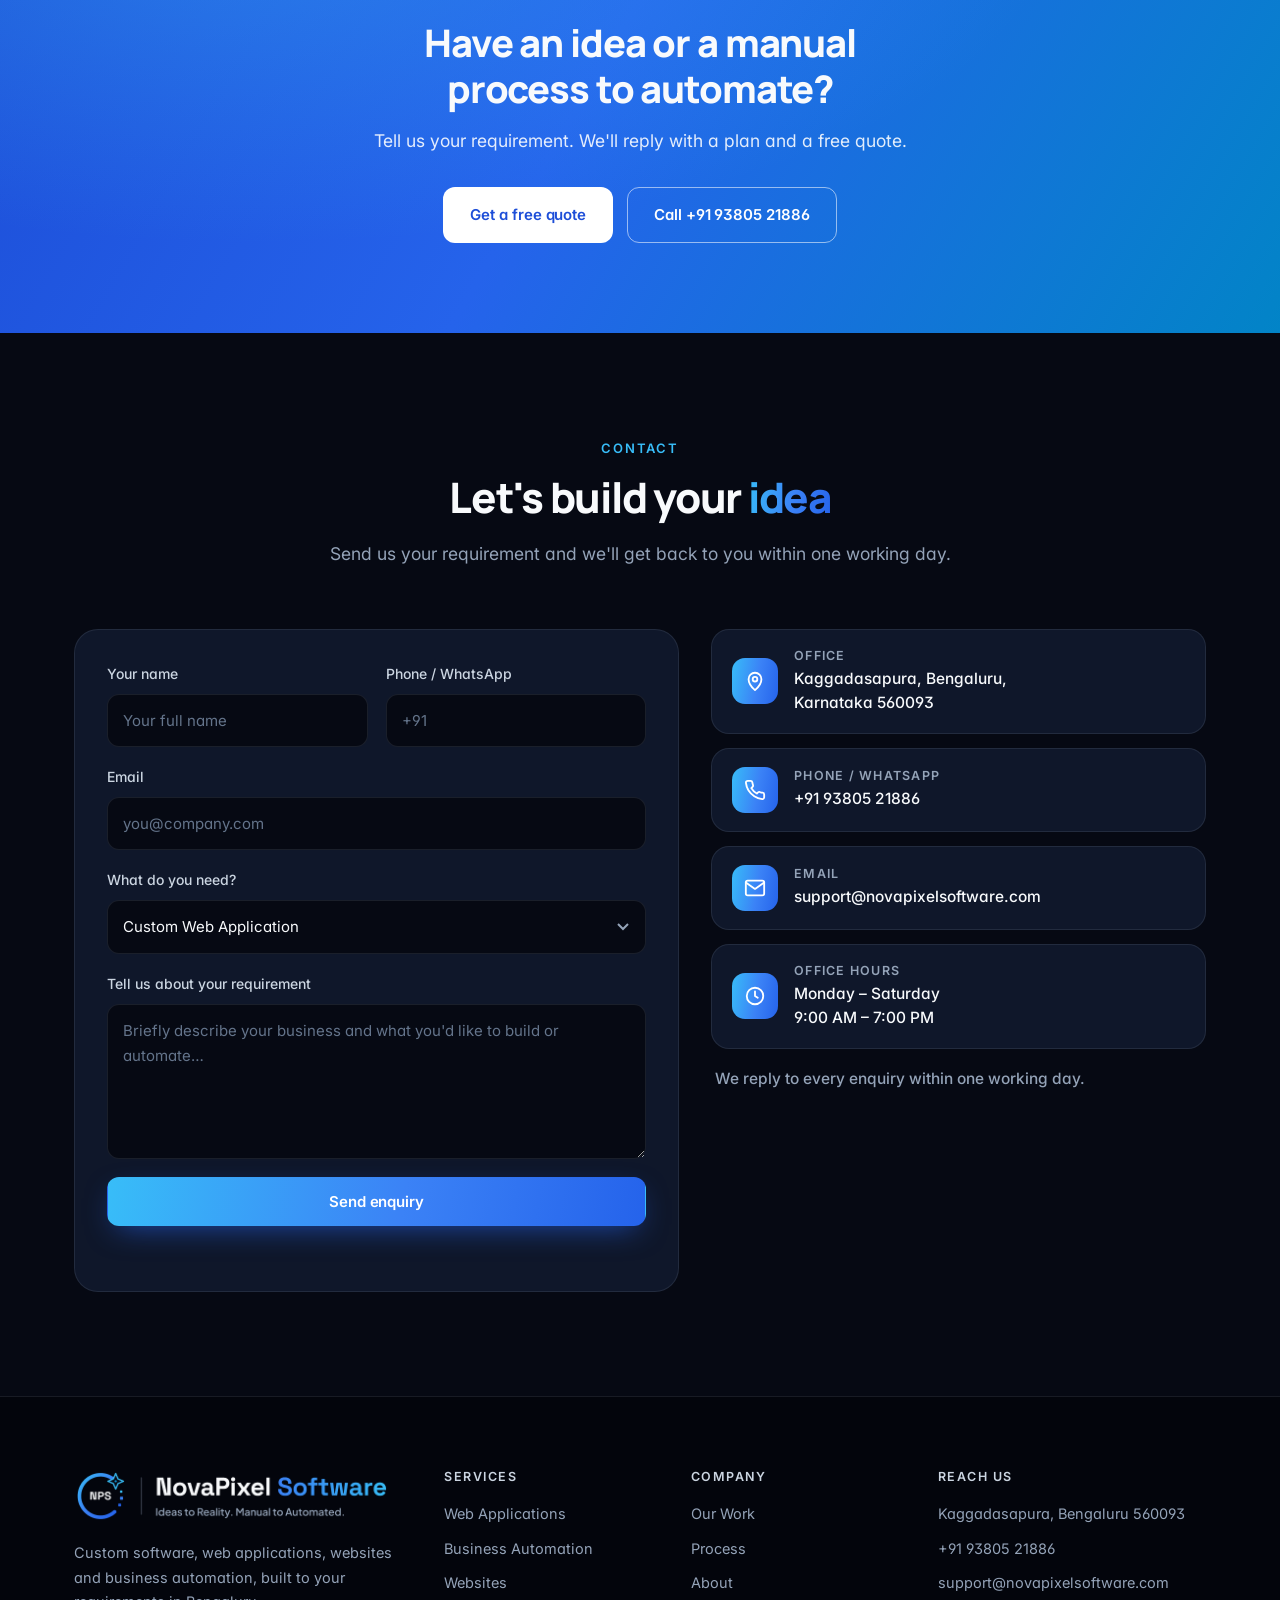
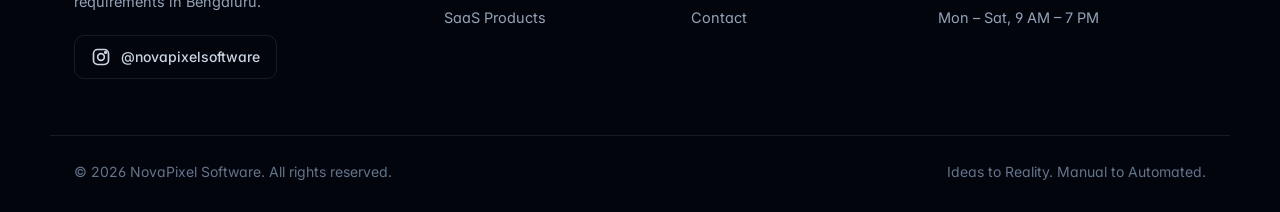
==== commit 52642ff9: "Remove map embed and refine typography - Remove the Google Maps iframe from the contact section - Sw" ====
--- a/public/index.html
+++ b/public/index.html
@@ -22,7 +22,7 @@
 
 <link rel="preconnect" href="https://fonts.googleapis.com">
 <link rel="preconnect" href="https://fonts.gstatic.com" crossorigin>
-<link href="https://fonts.googleapis.com/css2?family=Space+Grotesk:wght@500;600;700&family=Plus+Jakarta+Sans:wght@400;500;600;700&family=JetBrains+Mono:wght@500;600&display=swap" rel="stylesheet">
+<link href="https://fonts.googleapis.com/css2?family=Inter:wght@400;500;600;700&family=Manrope:wght@600;700;800&family=Space+Grotesk:wght@700&display=swap" rel="stylesheet">
 <link rel="stylesheet" href="assets/css/style.css">
 
 <script type="application/ld+json">
@@ -117,9 +117,9 @@
         <rect class="emblem__px" style="--d:1" x="197.3" y="122.5" width="12.5" height="12.5" rx="2.7" fill="#3B82F6"/>
         <rect class="emblem__px" style="--d:2" x="190.4" y="149.8" width="11.5" height="11.5" rx="2.5" fill="#2563EB"/>
       </svg>
-      <div class="chip chip--a"><span class="ico">⚙️</span> Workflow automated</div>
-      <div class="chip chip--b"><span class="ico">🚀</span> App deployed</div>
-      <div class="chip chip--c"><span class="ico">📊</span> Live dashboard</div>
+      <div class="chip chip--a"><svg viewBox="0 0 24 24"><path d="M20 6L9 17l-5-5"/></svg> Workflow automated</div>
+      <div class="chip chip--b"><svg viewBox="0 0 24 24"><path d="M12 19V5M5 12l7-7 7 7"/></svg> App deployed</div>
+      <div class="chip chip--c"><svg viewBox="0 0 24 24"><path d="M4 20V10M10 20V4M16 20v-7M22 20H2"/></svg> Live dashboard</div>
     </div>
   </div>
 </section>
@@ -240,10 +240,10 @@
       <a href="#contact" class="btn btn--primary">Discuss your project</a>
     </div>
     <ul class="why reveal">
-      <li><span class="why__ico">🎯</span><div><h3>Built to your requirement</h3><p>Custom software, not templates. Designed around your process.</p></div></li>
-      <li><span class="why__ico">💬</span><div><h3>Free consultation &amp; quote</h3><p>Clear scope and transparent pricing before any work starts.</p></div></li>
-      <li><span class="why__ico">⚡</span><div><h3>Modern &amp; fast</h3><p>Current technology that is secure, fast and works on every device.</p></div></li>
-      <li><span class="why__ico">🤝</span><div><h3>Long-term support</h3><p>We stay with you after launch for updates, fixes and new features.</p></div></li>
+      <li><span class="why__ico"><svg viewBox="0 0 24 24"><circle cx="12" cy="12" r="9"/><circle cx="12" cy="12" r="5"/><circle cx="12" cy="12" r="1.5"/></svg></span><div><h3>Built to your requirement</h3><p>Custom software, not templates. Designed around your process.</p></div></li>
+      <li><span class="why__ico"><svg viewBox="0 0 24 24"><path d="M21 12a8 8 0 0 1-11.6 7.1L4 20l1-4.6A8 8 0 1 1 21 12z"/></svg></span><div><h3>Free consultation &amp; quote</h3><p>Clear scope and transparent pricing before any work starts.</p></div></li>
+      <li><span class="why__ico"><svg viewBox="0 0 24 24"><path d="M13 2L4 14h7l-1 8 9-12h-7z"/></svg></span><div><h3>Modern &amp; fast</h3><p>Current technology that is secure, fast and works on every device.</p></div></li>
+      <li><span class="why__ico"><svg viewBox="0 0 24 24"><path d="M12 3l8 3v6c0 4.5-3.4 8.3-8 9-4.6-.7-8-4.5-8-9V6z"/><path d="M8.5 12l2.5 2.5 4.5-5"/></svg></span><div><h3>Long-term support</h3><p>We stay with you after launch for updates, fixes and new features.</p></div></li>
     </ul>
   </div>
 </section>
@@ -309,9 +309,7 @@
           <span class="info__ico"><svg viewBox="0 0 24 24"><circle cx="12" cy="12" r="9"/><path d="M12 7v5l3 2"/></svg></span>
           <div><h3>Office hours</h3><p>Monday – Saturday<br>9:00 AM – 7:00 PM</p></div>
         </div>
-        <div class="map">
-          <iframe title="NovaPixel Software location: Kaggadasapura, Bengaluru" src="https://www.google.com/maps?q=Kaggadasapura,+Bengaluru,+Karnataka+560093&amp;output=embed" loading="lazy" referrerpolicy="no-referrer-when-downgrade"></iframe>
-        </div>
+        <p class="info__note">We reply to every enquiry within one working day.</p>
       </div>
     </div>
   </div>
--- a/public/assets/css/style.css
+++ b/public/assets/css/style.css
@@ -6,16 +6,17 @@
   --sky:#38BDF8; --sky-2:#0EA5E9; --blue:#3B82F6; --royal:#2563EB; --cobalt:#1D4ED8;
   --grad:linear-gradient(100deg,#38BDF8 0%,#3B82F6 55%,#2563EB 100%);
   --radius:20px; --wrap:1180px;
-  --f-display:'Space Grotesk',system-ui,sans-serif;
-  --f-body:'Plus Jakarta Sans',system-ui,sans-serif;
-  --f-mono:'JetBrains Mono',ui-monospace,monospace;
+  /* Typography: Manrope for headings, Inter for everything else */
+  --f-display:'Manrope','Inter',system-ui,sans-serif;
+  --f-body:'Inter',system-ui,-apple-system,'Segoe UI',Roboto,sans-serif;
 }
 *,*::before,*::after{box-sizing:border-box}
 html{scroll-behavior:smooth;scroll-padding-top:84px;-webkit-text-size-adjust:100%}
-body{margin:0;background:var(--bg);color:var(--ink);font-family:var(--f-body);font-size:16.5px;line-height:1.65;-webkit-font-smoothing:antialiased;overflow-x:hidden}
+body{margin:0;background:var(--bg);color:var(--ink);font-family:var(--f-body);font-size:16px;line-height:1.7;-webkit-font-smoothing:antialiased;-moz-osx-font-smoothing:grayscale;text-rendering:optimizeLegibility;font-feature-settings:"cv11","ss01";overflow-x:hidden}
 img{max-width:100%;display:block;height:auto}
 a{color:inherit;text-decoration:none}
-h1,h2,h3,h4{font-family:var(--f-display);line-height:1.12;margin:0;letter-spacing:-.02em}
+h1,h2,h3,h4{font-family:var(--f-display);font-weight:700;line-height:1.2;margin:0;letter-spacing:-.015em;text-wrap:balance}
+p{text-wrap:pretty}
 p{margin:0}
 ul{margin:0;padding:0;list-style:none}
 .wrap{width:100%;max-width:var(--wrap);margin:0 auto;padding:0 24px}
@@ -25,7 +26,7 @@
 :focus-visible{outline:2px solid var(--sky);outline-offset:3px;border-radius:6px}
 
 /* ---------- buttons ---------- */
-.btn{display:inline-flex;align-items:center;justify-content:center;gap:10px;font-weight:700;font-size:15.5px;padding:14px 24px;border-radius:999px;border:1.5px solid transparent;cursor:pointer;transition:transform .2s,box-shadow .2s,background .2s,border-color .2s;font-family:var(--f-body);white-space:nowrap}
+.btn{display:inline-flex;align-items:center;justify-content:center;gap:10px;font-weight:600;font-size:15px;letter-spacing:-.005em;padding:14px 26px;border-radius:12px;border:1.5px solid transparent;cursor:pointer;transition:transform .2s,box-shadow .2s,background .2s,border-color .2s;font-family:var(--f-body);white-space:nowrap}
 .btn:hover{transform:translateY(-2px)}
 .btn--primary{background:var(--grad);color:#fff;box-shadow:0 10px 30px -10px rgba(37,99,235,.7)}
 .btn--primary:hover{box-shadow:0 14px 36px -10px rgba(56,189,248,.75)}
@@ -34,7 +35,7 @@
 .btn--light{background:#fff;color:var(--cobalt)}
 .btn--ghost-light{border-color:rgba(255,255,255,.55);color:#fff}
 .btn--ghost-light:hover{background:rgba(255,255,255,.12)}
-.btn--sm{padding:10px 18px;font-size:14.5px}
+.btn--sm{padding:10px 18px;font-size:14px;border-radius:10px}
 .btn--block{width:100%}
 
 /* ---------- nav ---------- */
@@ -42,7 +43,7 @@
 .nav.is-scrolled{border-bottom-color:var(--line);background:rgba(6,9,19,.9)}
 .nav__inner{display:flex;align-items:center;justify-content:space-between;height:76px}
 .nav__brand img{height:46px;width:auto}
-.nav__links{display:flex;align-items:center;gap:30px;font-weight:600;font-size:15px;color:var(--muted-2)}
+.nav__links{display:flex;align-items:center;gap:32px;font-weight:500;font-size:15px;color:var(--muted-2)}
 .nav__links a:not(.btn):hover{color:var(--ink)}
 .nav__toggle{display:none;background:none;border:0;width:44px;height:44px;padding:10px;cursor:pointer}
 .nav__toggle span{display:block;height:2px;background:var(--ink);border-radius:2px;margin:5px 0;transition:transform .3s,opacity .3s}
@@ -51,14 +52,15 @@
 .hero{position:relative;overflow:hidden;padding:72px 0 96px}
 .hero__grid{position:absolute;inset:0;background-image:linear-gradient(rgba(148,163,184,.06) 1px,transparent 1px),linear-gradient(90deg,rgba(148,163,184,.06) 1px,transparent 1px);background-size:56px 56px;mask-image:radial-gradient(ellipse 70% 70% at 60% 40%,#000 30%,transparent 75%);-webkit-mask-image:radial-gradient(ellipse 70% 70% at 60% 40%,#000 30%,transparent 75%)}
 .hero__inner{position:relative;display:grid;grid-template-columns:1.15fr .85fr;gap:48px;align-items:center}
-.eyebrow{display:inline-flex;align-items:center;gap:10px;font-family:var(--f-mono);font-size:13px;font-weight:600;letter-spacing:.04em;color:#7DD3FC;background:rgba(56,189,248,.08);border:1px solid var(--line-2);padding:8px 14px;border-radius:999px;margin-bottom:26px}
-.dot{width:8px;height:8px;border-radius:50%;background:#22C55E;box-shadow:0 0 0 4px rgba(34,197,94,.18)}
-.hero h1{font-size:clamp(40px,6.2vw,72px);font-weight:700}
-.lead{font-size:clamp(17px,1.6vw,19px);color:var(--muted-2);margin:24px 0 34px;max-width:580px}
-.lead strong{color:var(--ink)}
+.eyebrow{display:inline-flex;align-items:center;gap:10px;font-size:13.5px;font-weight:500;letter-spacing:.01em;color:#BAE6FD;background:rgba(56,189,248,.08);border:1px solid var(--line-2);padding:7px 14px;border-radius:999px;margin-bottom:28px}
+.dot{width:7px;height:7px;border-radius:50%;background:#22C55E;box-shadow:0 0 0 4px rgba(34,197,94,.18)}
+.hero h1{font-size:clamp(38px,5.4vw,64px);font-weight:800;line-height:1.08;letter-spacing:-.035em}
+.lead{font-size:clamp(16.5px,1.5vw,18.5px);line-height:1.7;color:var(--muted-2);margin:26px 0 36px;max-width:560px}
+.lead strong{color:var(--ink);font-weight:600}
 .hero__ctas{display:flex;flex-wrap:wrap;gap:14px}
-.hero__tags{display:flex;flex-wrap:wrap;gap:10px 22px;margin-top:38px;font-family:var(--f-mono);font-size:13px;font-weight:600;color:var(--muted);text-transform:uppercase;letter-spacing:.05em}
-.hero__tags li::before{content:"✦ ";color:var(--sky)}
+.hero__tags{display:flex;flex-wrap:wrap;gap:10px 24px;margin-top:40px;font-size:12.5px;font-weight:600;color:var(--muted);text-transform:uppercase;letter-spacing:.1em}
+.hero__tags li{display:flex;align-items:center;gap:8px}
+.hero__tags li::before{content:"";width:5px;height:5px;border-radius:50%;background:var(--sky)}
 .hero__art{position:relative;aspect-ratio:1;max-width:480px;width:100%;justify-self:center}
 .orb{position:absolute;inset:8%;border-radius:50%;background:radial-gradient(circle,rgba(37,99,235,.42),rgba(14,165,233,.08) 55%,transparent 70%);filter:blur(8px);animation:pulse 6s ease-in-out infinite}
 .emblem{position:relative;width:100%;height:100%;overflow:visible}
@@ -66,7 +68,8 @@
 .emblem__text{opacity:0;animation:fade .6s 1.1s forwards}
 .emblem__star{transform:scale(0) rotate(-180deg);animation:pop .8s 1.4s cubic-bezier(.3,1.6,.5,1) forwards}
 .emblem__px{opacity:0;animation:slide .5s calc(1.8s + var(--d)*.12s) forwards}
-.chip{position:absolute;display:flex;align-items:center;gap:8px;background:rgba(15,23,42,.85);border:1px solid var(--line-2);backdrop-filter:blur(8px);padding:10px 16px;border-radius:14px;font-size:14px;font-weight:600;box-shadow:0 12px 30px -12px rgba(0,0,0,.6);opacity:0;animation:fadeUp .7s forwards,float 5s ease-in-out infinite}
+.chip{position:absolute;display:flex;align-items:center;gap:8px;background:rgba(15,23,42,.85);border:1px solid var(--line-2);backdrop-filter:blur(8px);padding:10px 16px;border-radius:12px;font-size:13.5px;font-weight:600;letter-spacing:-.005em;box-shadow:0 12px 30px -12px rgba(0,0,0,.6);opacity:0;animation:fadeUp .7s forwards,float 5s ease-in-out infinite}
+.chip svg{width:16px;height:16px;fill:none;stroke:var(--sky);stroke-width:2.4;stroke-linecap:round;stroke-linejoin:round;flex:none}
 .chip--a{top:8%;left:-6%;animation-delay:2.2s,2.9s}
 .chip--b{bottom:16%;right:-8%;animation-delay:2.4s,3.1s}
 .chip--c{bottom:2%;left:6%;animation-delay:2.6s,3.3s}
@@ -81,10 +84,10 @@
 /* ---------- sections ---------- */
 .section{padding:104px 0}
 .section--alt{background:var(--bg-2);border-top:1px solid var(--line);border-bottom:1px solid var(--line)}
-.section__head{text-align:center;max-width:720px;margin:0 auto 56px}
-.kicker{font-family:var(--f-mono);font-size:13px;font-weight:600;color:var(--sky);text-transform:uppercase;letter-spacing:.12em;margin-bottom:14px}
-.section h2{font-size:clamp(30px,4.2vw,46px);font-weight:700}
-.sub{color:var(--muted);font-size:17.5px;margin-top:16px}
+.section__head{text-align:center;max-width:700px;margin:0 auto 60px}
+.kicker{font-size:13px;font-weight:600;color:var(--sky);text-transform:uppercase;letter-spacing:.14em;margin-bottom:14px}
+.section h2{font-size:clamp(28px,3.6vw,42px);font-weight:800;line-height:1.15;letter-spacing:-.03em}
+.sub{color:var(--muted);font-size:17.5px;line-height:1.7;margin-top:18px}
 
 /* services */
 .cards{display:grid;grid-template-columns:repeat(3,1fr);gap:22px}
@@ -92,11 +95,11 @@
 .card:hover{border-color:var(--line-2);transform:translateY(-4px);box-shadow:0 24px 50px -28px rgba(37,99,235,.55)}
 .card__icon{width:54px;height:54px;border-radius:15px;background:var(--grad);display:grid;place-items:center;margin-bottom:22px;box-shadow:0 10px 24px -10px rgba(37,99,235,.8)}
 .card__icon svg{width:26px;height:26px;fill:none;stroke:#fff;stroke-width:2;stroke-linecap:round;stroke-linejoin:round}
-.card h3{font-size:21px;margin-bottom:10px}
-.card p{color:var(--muted);font-size:15.5px}
-.card ul{margin-top:18px;display:grid;gap:8px;font-size:14.5px;color:var(--muted-2)}
+.card h3{font-size:19.5px;margin-bottom:10px}
+.card p{color:var(--muted);font-size:15px;line-height:1.65}
+.card ul{margin-top:20px;padding-top:18px;border-top:1px solid var(--line);display:grid;gap:9px;font-size:14.5px;color:var(--muted-2)}
 .card li{padding-left:24px;position:relative}
-.card li::before{content:"";position:absolute;left:0;top:7px;width:14px;height:8px;border-left:2px solid var(--sky);border-bottom:2px solid var(--sky);transform:rotate(-45deg)}
+.card li::before{content:"";position:absolute;left:0;top:6px;width:14px;height:8px;border-left:2px solid var(--sky);border-bottom:2px solid var(--sky);transform:rotate(-45deg)}
 
 /* work */
 .work{display:grid;gap:40px}
@@ -107,46 +110,47 @@
 .work__shot:hover img{transform:scale(1.03)}
 .work__body{padding:10px 18px 10px 0}
 .work__item:nth-child(even) .work__body{padding:10px 0 10px 18px}
-.work__type{font-family:var(--f-mono);font-size:12.5px;font-weight:600;color:var(--sky);text-transform:uppercase;letter-spacing:.08em;margin-bottom:10px}
-.work__body h3{font-size:30px;margin-bottom:14px}
-.work__body>p{color:var(--muted);margin-bottom:18px}
-.pills{display:flex;flex-wrap:wrap;gap:8px;margin-bottom:22px}
-.pills li{font-size:13px;font-weight:600;padding:6px 12px;border-radius:999px;background:rgba(56,189,248,.08);border:1px solid var(--line-2);color:#7DD3FC}
-.link{font-weight:700;color:var(--sky)}
+.work__type{font-size:12.5px;font-weight:600;color:var(--sky);text-transform:uppercase;letter-spacing:.12em;margin-bottom:12px}
+.work__body h3{font-size:28px;font-weight:800;letter-spacing:-.025em;margin-bottom:14px}
+.work__body>p{color:var(--muted);font-size:15.5px;margin-bottom:20px}
+.pills{display:flex;flex-wrap:wrap;gap:8px;margin-bottom:24px}
+.pills li{font-size:12.5px;font-weight:500;padding:5px 12px;border-radius:999px;background:rgba(56,189,248,.08);border:1px solid var(--line-2);color:#7DD3FC}
+.link{font-weight:600;font-size:15px;color:var(--sky)}
 .link:hover{text-decoration:underline;text-underline-offset:4px}
 
 /* process */
 .steps{list-style:none;margin:0;padding:0;display:grid;grid-template-columns:repeat(4,1fr);gap:22px;counter-reset:s}
 .steps li{position:relative;padding:28px;border-radius:var(--radius);border:1px solid var(--line);background:var(--surface)}
 .steps li:not(:last-child)::after{content:"";position:absolute;top:46px;right:-22px;width:22px;height:2px;background:var(--grad)}
-.steps__n{font-family:var(--f-mono);font-weight:600;font-size:14px;color:var(--sky);display:inline-block;padding:6px 10px;border-radius:10px;background:rgba(56,189,248,.1);margin-bottom:18px}
-.steps h3{font-size:20px;margin-bottom:8px}
-.steps p{color:var(--muted);font-size:15px}
+.steps__n{font-family:var(--f-display);font-weight:800;font-size:14px;letter-spacing:.02em;color:var(--sky);display:inline-block;padding:6px 10px;border-radius:9px;background:rgba(56,189,248,.1);margin-bottom:18px}
+.steps h3{font-size:19px;margin-bottom:8px}
+.steps p{color:var(--muted);font-size:15px;line-height:1.65}
 
 /* about */
 .about{display:grid;grid-template-columns:1fr 1fr;gap:64px;align-items:center}
 .about__copy h2{margin-bottom:22px}
-.about__copy p{color:var(--muted-2);margin-bottom:16px}
-.about__copy .btn{margin-top:12px}
+.about__copy p{color:var(--muted-2);font-size:16.5px;margin-bottom:16px}
+.about__copy .btn{margin-top:14px}
 .why{display:grid;gap:16px}
 .why li{display:flex;gap:18px;align-items:flex-start;padding:22px;border-radius:18px;background:var(--surface);border:1px solid var(--line)}
-.why__ico{font-size:24px;width:50px;height:50px;flex:none;display:grid;place-items:center;border-radius:14px;background:rgba(56,189,248,.1);border:1px solid var(--line-2)}
-.why h3{font-size:18px;margin-bottom:4px}
-.why p{color:var(--muted);font-size:15px}
+.why__ico{width:48px;height:48px;flex:none;display:grid;place-items:center;border-radius:13px;background:rgba(56,189,248,.1);border:1px solid var(--line-2)}
+.why__ico svg{width:22px;height:22px;fill:none;stroke:var(--sky);stroke-width:2;stroke-linecap:round;stroke-linejoin:round}
+.why h3{font-size:17.5px;margin-bottom:4px}
+.why p{color:var(--muted);font-size:15px;line-height:1.6}
 
 /* cta */
 .cta{padding:90px 0;background:radial-gradient(ellipse at 20% 0%,rgba(56,189,248,.35),transparent 55%),linear-gradient(120deg,#1D4ED8,#2563EB 45%,#0284C7);text-align:center;position:relative;overflow:hidden}
 .cta__inner{max-width:760px}
-.cta h2{font-size:clamp(28px,4vw,42px);margin-bottom:14px}
-.cta p{color:rgba(255,255,255,.85);font-size:18px;margin-bottom:32px}
+.cta h2{font-size:clamp(26px,3.4vw,38px);font-weight:800;letter-spacing:-.03em;margin-bottom:14px}
+.cta p{color:rgba(255,255,255,.88);font-size:17.5px;margin-bottom:32px}
 .cta .hero__ctas{justify-content:center}
 
 /* contact */
 .contact{display:grid;grid-template-columns:1.1fr .9fr;gap:32px;align-items:start}
 .form{background:var(--surface);border:1px solid var(--line);border-radius:24px;padding:32px;display:grid;gap:18px}
 .form__row{display:grid;grid-template-columns:1fr 1fr;gap:18px}
-.form label{display:grid;gap:8px;font-size:14px;font-weight:600;color:var(--muted-2)}
-.form input,.form select,.form textarea{font:inherit;font-size:15.5px;font-weight:500;color:var(--ink);background:var(--bg);border:1.5px solid var(--line);border-radius:12px;padding:13px 15px;transition:border-color .2s,box-shadow .2s;width:100%}
+.form label{display:grid;gap:8px;font-size:14px;font-weight:500;color:var(--muted-2)}
+.form input,.form select,.form textarea{font:inherit;font-size:15px;font-weight:400;color:var(--ink);background:var(--bg);border:1.5px solid var(--line);border-radius:12px;padding:13px 15px;transition:border-color .2s,box-shadow .2s;width:100%}
 .form select{appearance:none;background-image:url("data:image/svg+xml,%3Csvg xmlns='http://www.w3.org/2000/svg' width='12' height='8' fill='none' stroke='%2394A3B8' stroke-width='2'%3E%3Cpath d='M1 1l5 5 5-5'/%3E%3C/svg%3E");background-repeat:no-repeat;background-position:right 16px center;padding-right:40px}
 .form textarea{resize:vertical;min-height:130px}
 .form input::placeholder,.form textarea::placeholder{color:#64748B}
@@ -161,21 +165,20 @@
 a.info__item:hover{border-color:var(--line-2)}
 .info__ico{width:46px;height:46px;flex:none;border-radius:13px;background:var(--grad);display:grid;place-items:center}
 .info__ico svg{width:22px;height:22px;fill:none;stroke:#fff;stroke-width:2;stroke-linecap:round;stroke-linejoin:round}
-.info h3{font-size:15px;font-family:var(--f-body);font-weight:700;color:var(--muted);margin-bottom:2px}
-.info p{font-weight:600;font-size:15.5px;word-break:break-word}
-.map{border-radius:18px;overflow:hidden;border:1px solid var(--line);aspect-ratio:16/10;background:var(--surface)}
-.map iframe{width:100%;height:100%;border:0;display:block}
+.info h3{font-size:12.5px;font-family:var(--f-body);font-weight:600;text-transform:uppercase;letter-spacing:.1em;color:var(--muted);margin-bottom:4px}
+.info p{font-weight:500;font-size:15.5px;line-height:1.55;word-break:break-word}
+.info__note{font-size:14.5px;color:var(--muted);padding:4px 4px 0}
 
 /* footer */
 .footer{background:#03050C;border-top:1px solid var(--line);padding:72px 0 0}
 .footer__inner{display:grid;grid-template-columns:1.6fr 1fr 1fr 1.3fr;gap:40px}
 .footer__brand img{height:54px;width:auto;margin-bottom:18px}
-.footer__brand p{color:var(--muted);font-size:15px;max-width:340px;margin-bottom:20px}
-.social{display:inline-flex;align-items:center;gap:10px;font-weight:600;color:var(--muted-2);padding:10px 16px;border:1px solid var(--line);border-radius:999px;font-size:14.5px}
+.footer__brand p{color:var(--muted);font-size:14.5px;max-width:340px;margin-bottom:20px}
+.social{display:inline-flex;align-items:center;gap:10px;font-weight:500;color:var(--muted-2);padding:9px 16px;border:1px solid var(--line);border-radius:10px;font-size:14px}
 .social:hover{border-color:var(--line-2);color:var(--ink)}
 .social svg{width:20px;height:20px;fill:none;stroke:currentColor;stroke-width:2}
-.footer h4{font-size:15px;font-family:var(--f-body);font-weight:700;margin-bottom:16px}
-.footer ul{display:grid;gap:10px;font-size:15px;color:var(--muted)}
+.footer h4{font-size:12.5px;font-family:var(--f-body);font-weight:600;text-transform:uppercase;letter-spacing:.12em;color:var(--muted-2);margin-bottom:18px}
+.footer ul{display:grid;gap:10px;font-size:14.5px;color:var(--muted)}
 .footer ul a:hover{color:var(--ink)}
 .footer__bar{display:flex;justify-content:space-between;gap:16px;flex-wrap:wrap;border-top:1px solid var(--line);margin-top:56px;padding-top:24px;padding-bottom:28px;font-size:14px;color:#64748B}
 
@@ -226,7 +229,10 @@
   .form__row{grid-template-columns:1fr}
   .hero__ctas .btn{flex:1 1 100%}
   .footer__inner{grid-template-columns:1fr}
-  .work__body h3{font-size:25px}
+  .work__body h3{font-size:24px}
+  .hero h1{font-size:clamp(34px,9.6vw,42px)}
+  .sub{font-size:16.5px}
+  .section__head{margin-bottom:44px}
 }
 @media (prefers-reduced-motion:reduce){
   *,*::before,*::after{animation-duration:.01ms!important;animation-delay:0s!important;transition-duration:.01ms!important}
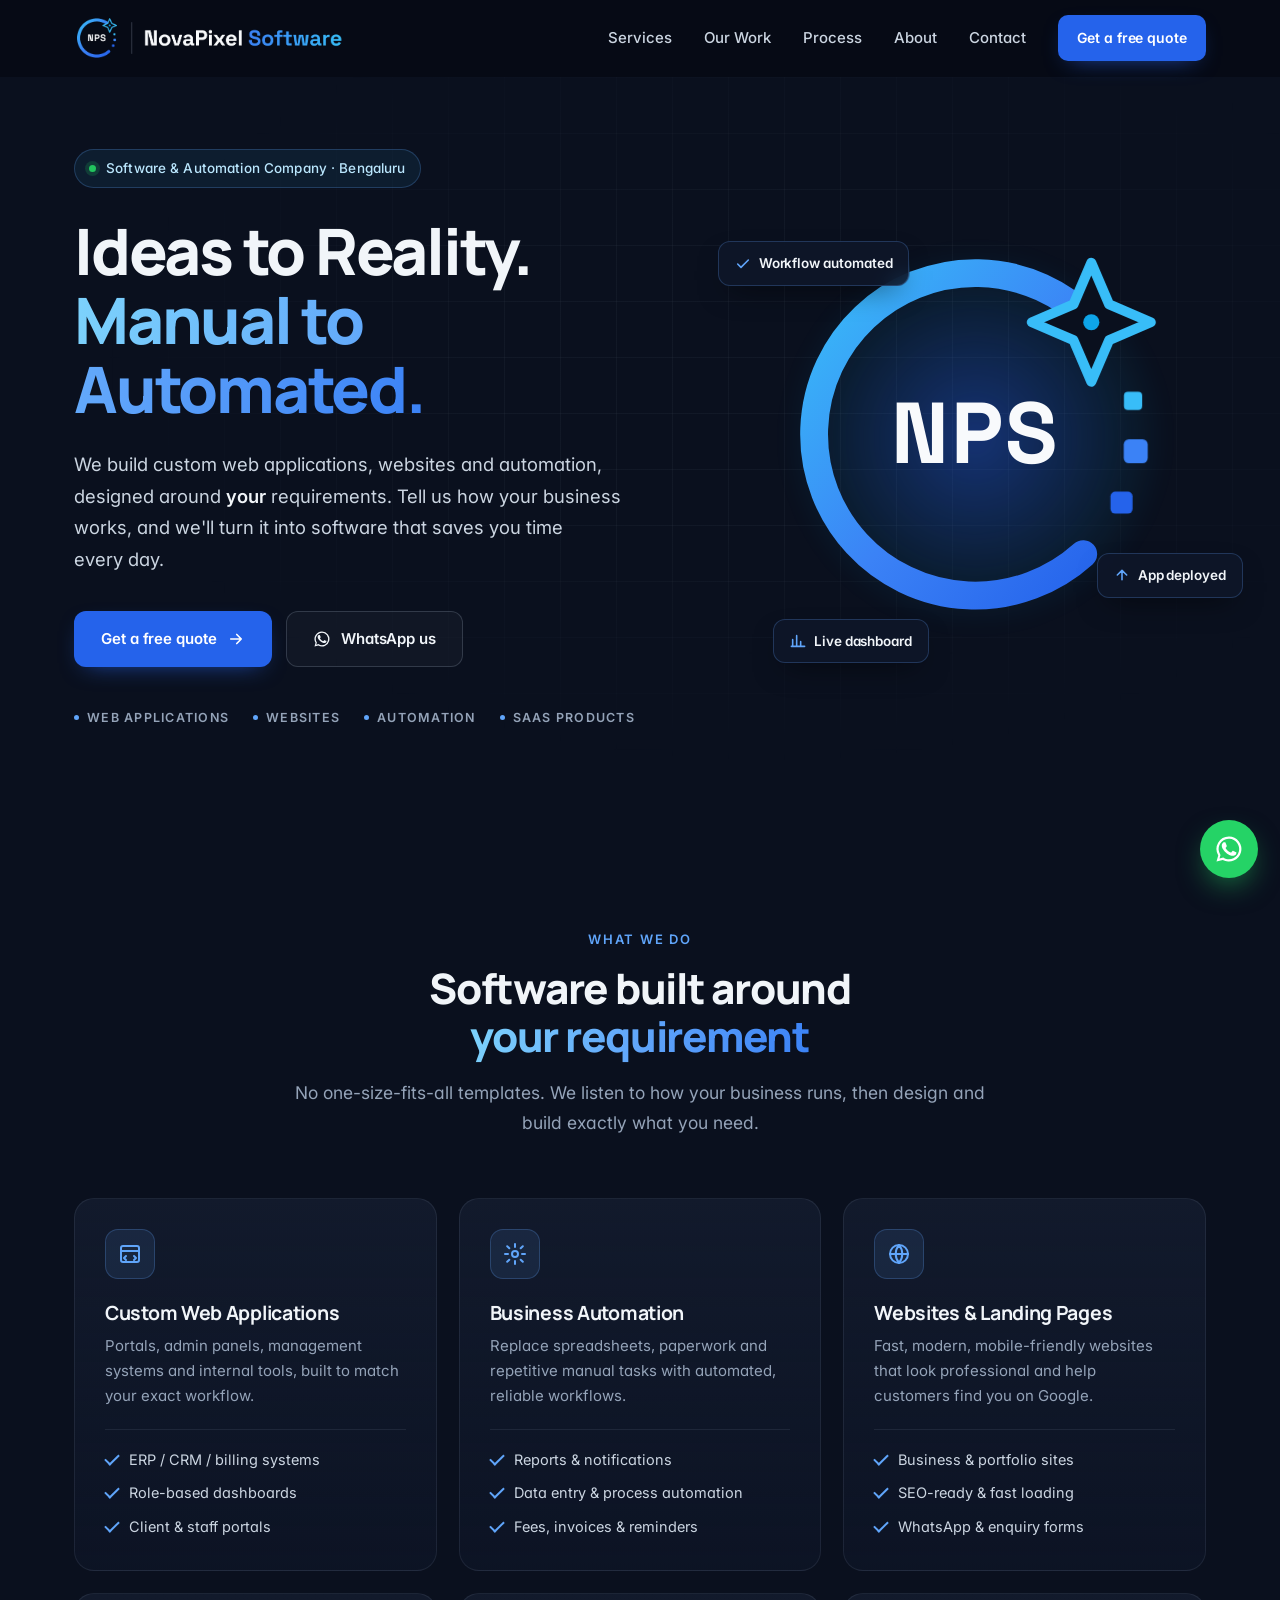
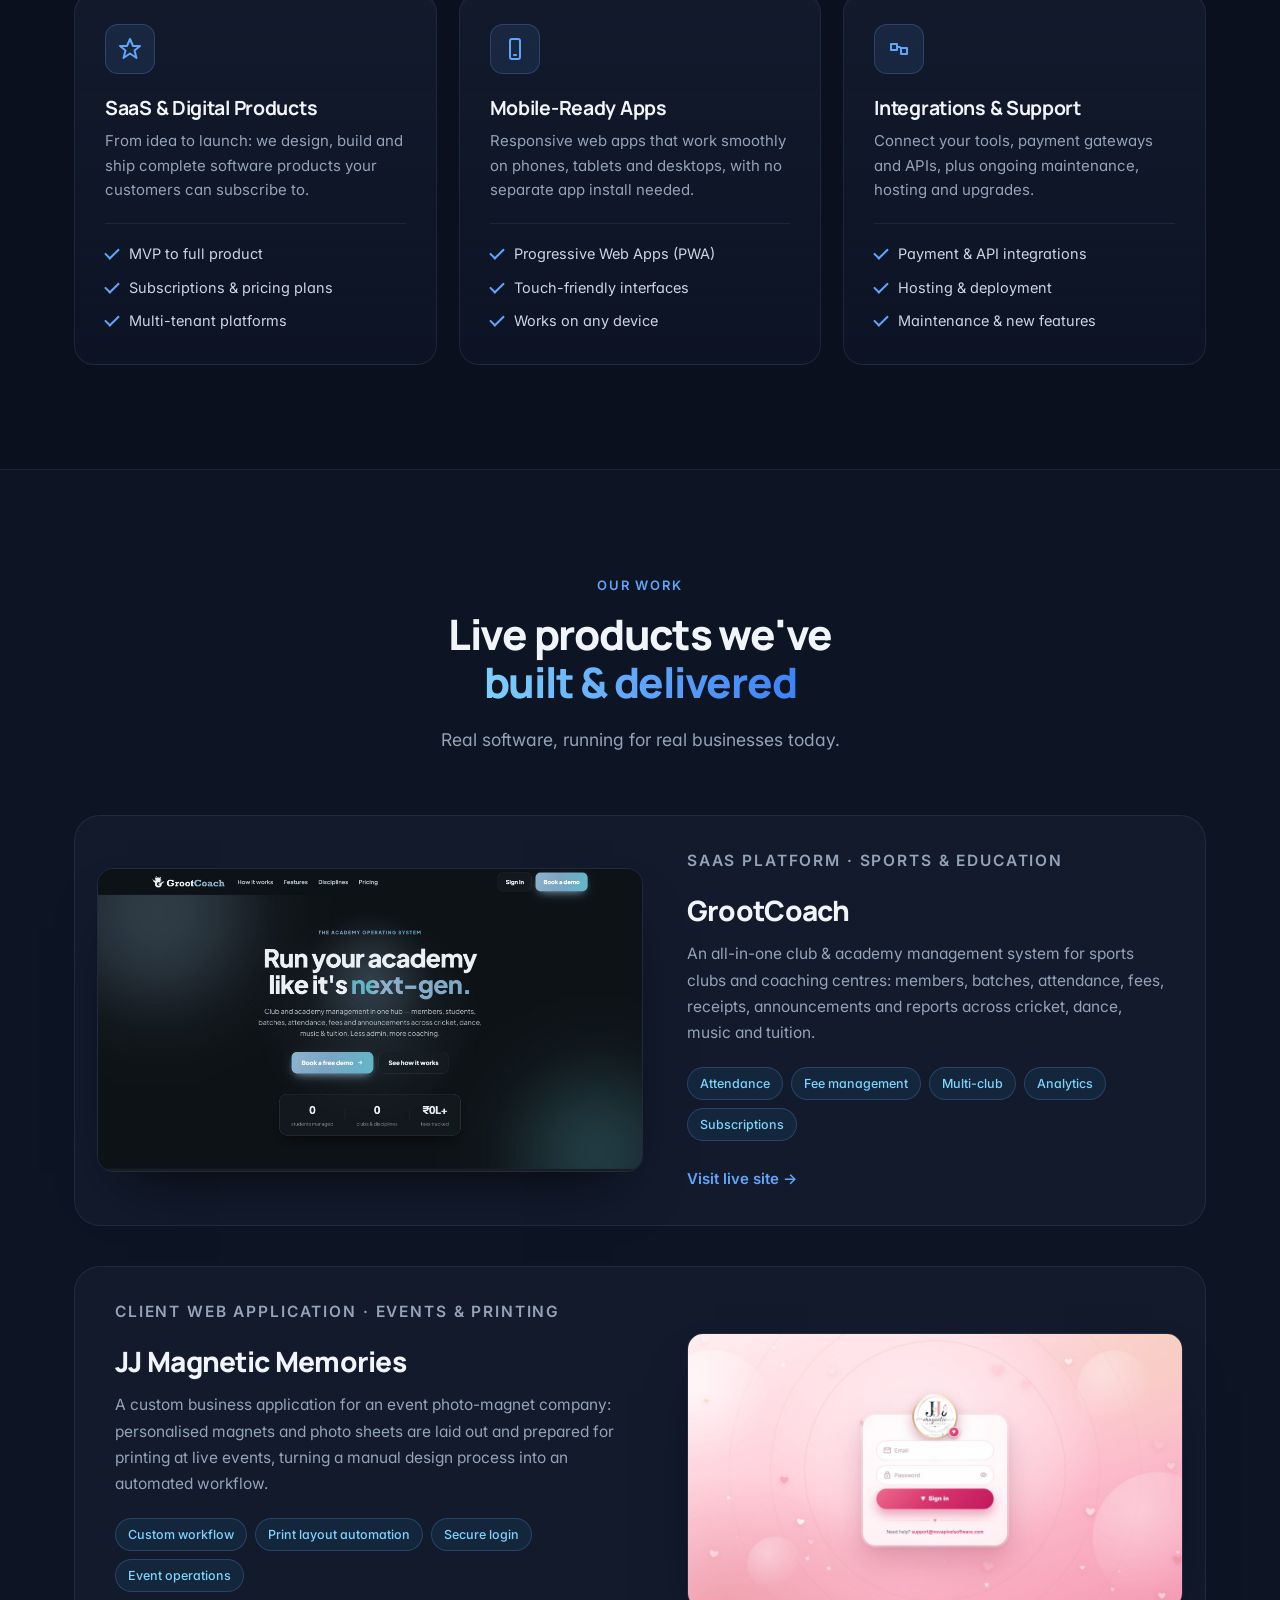
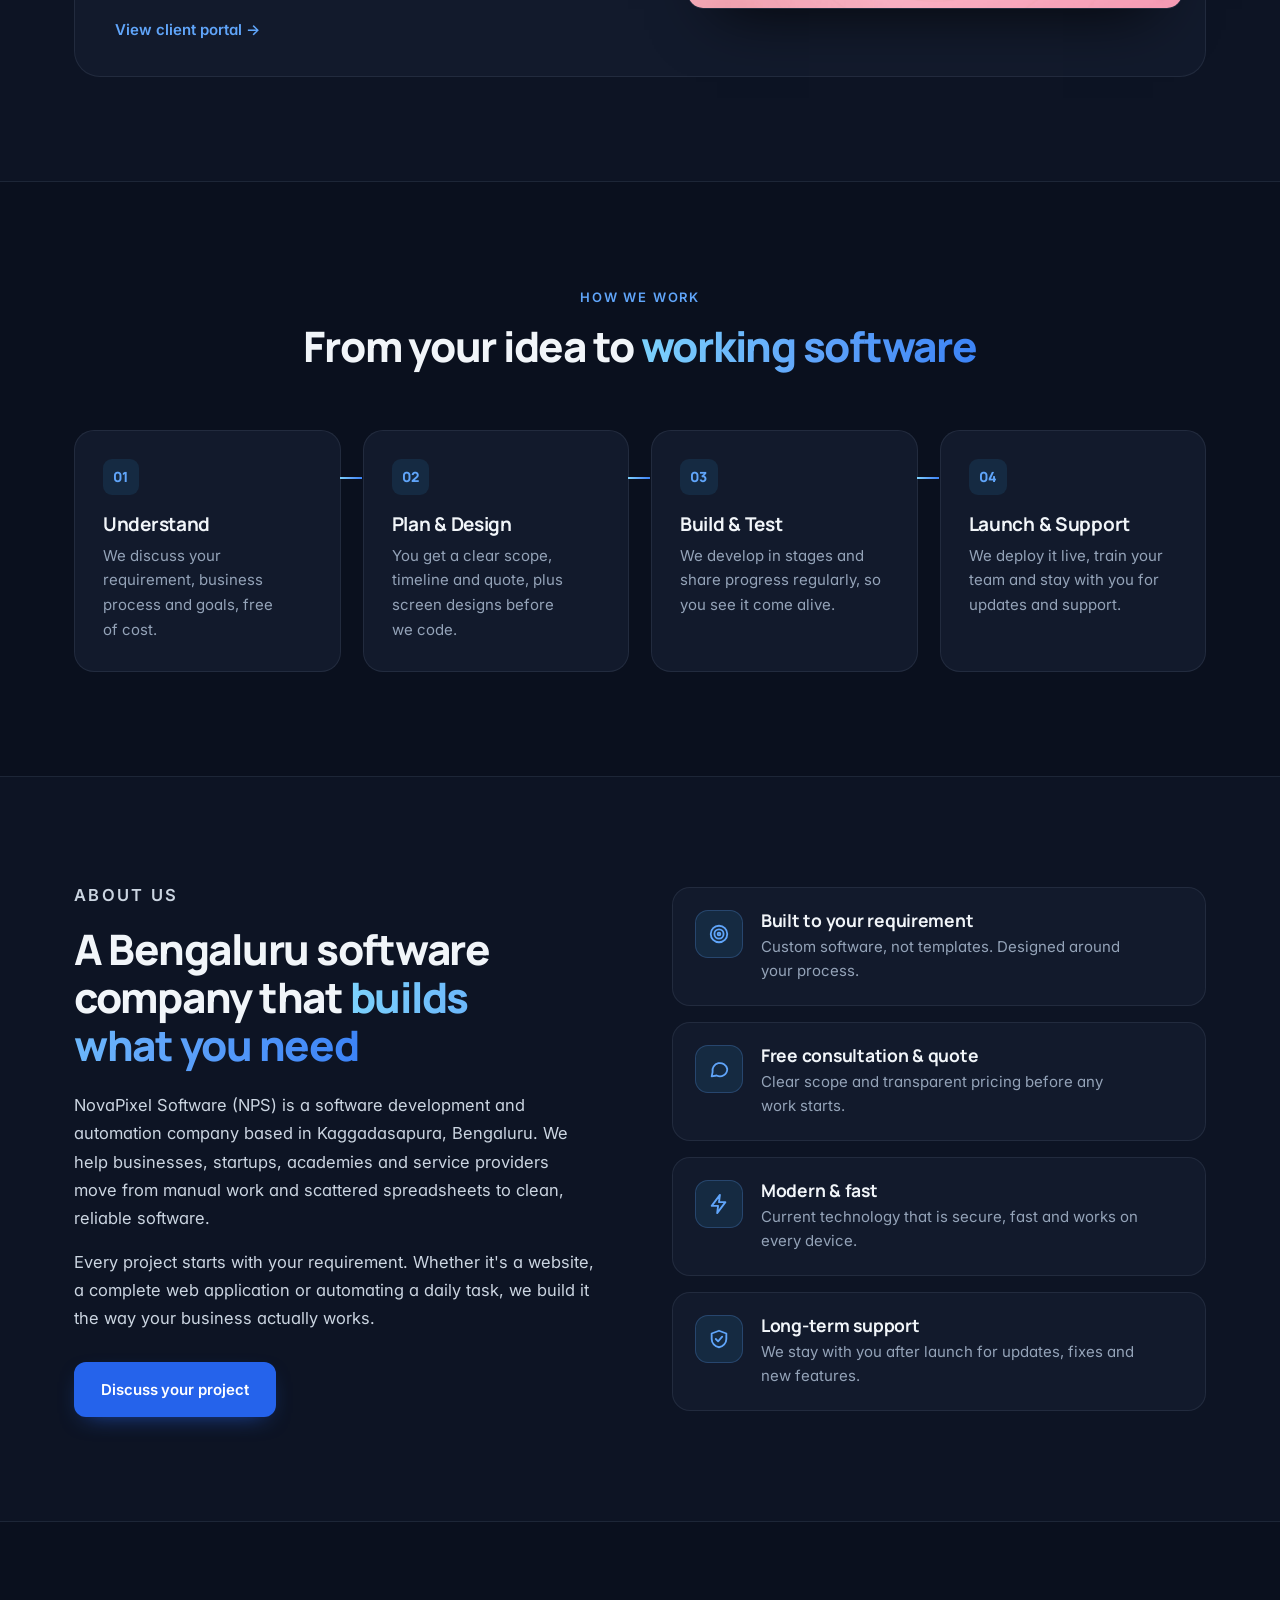
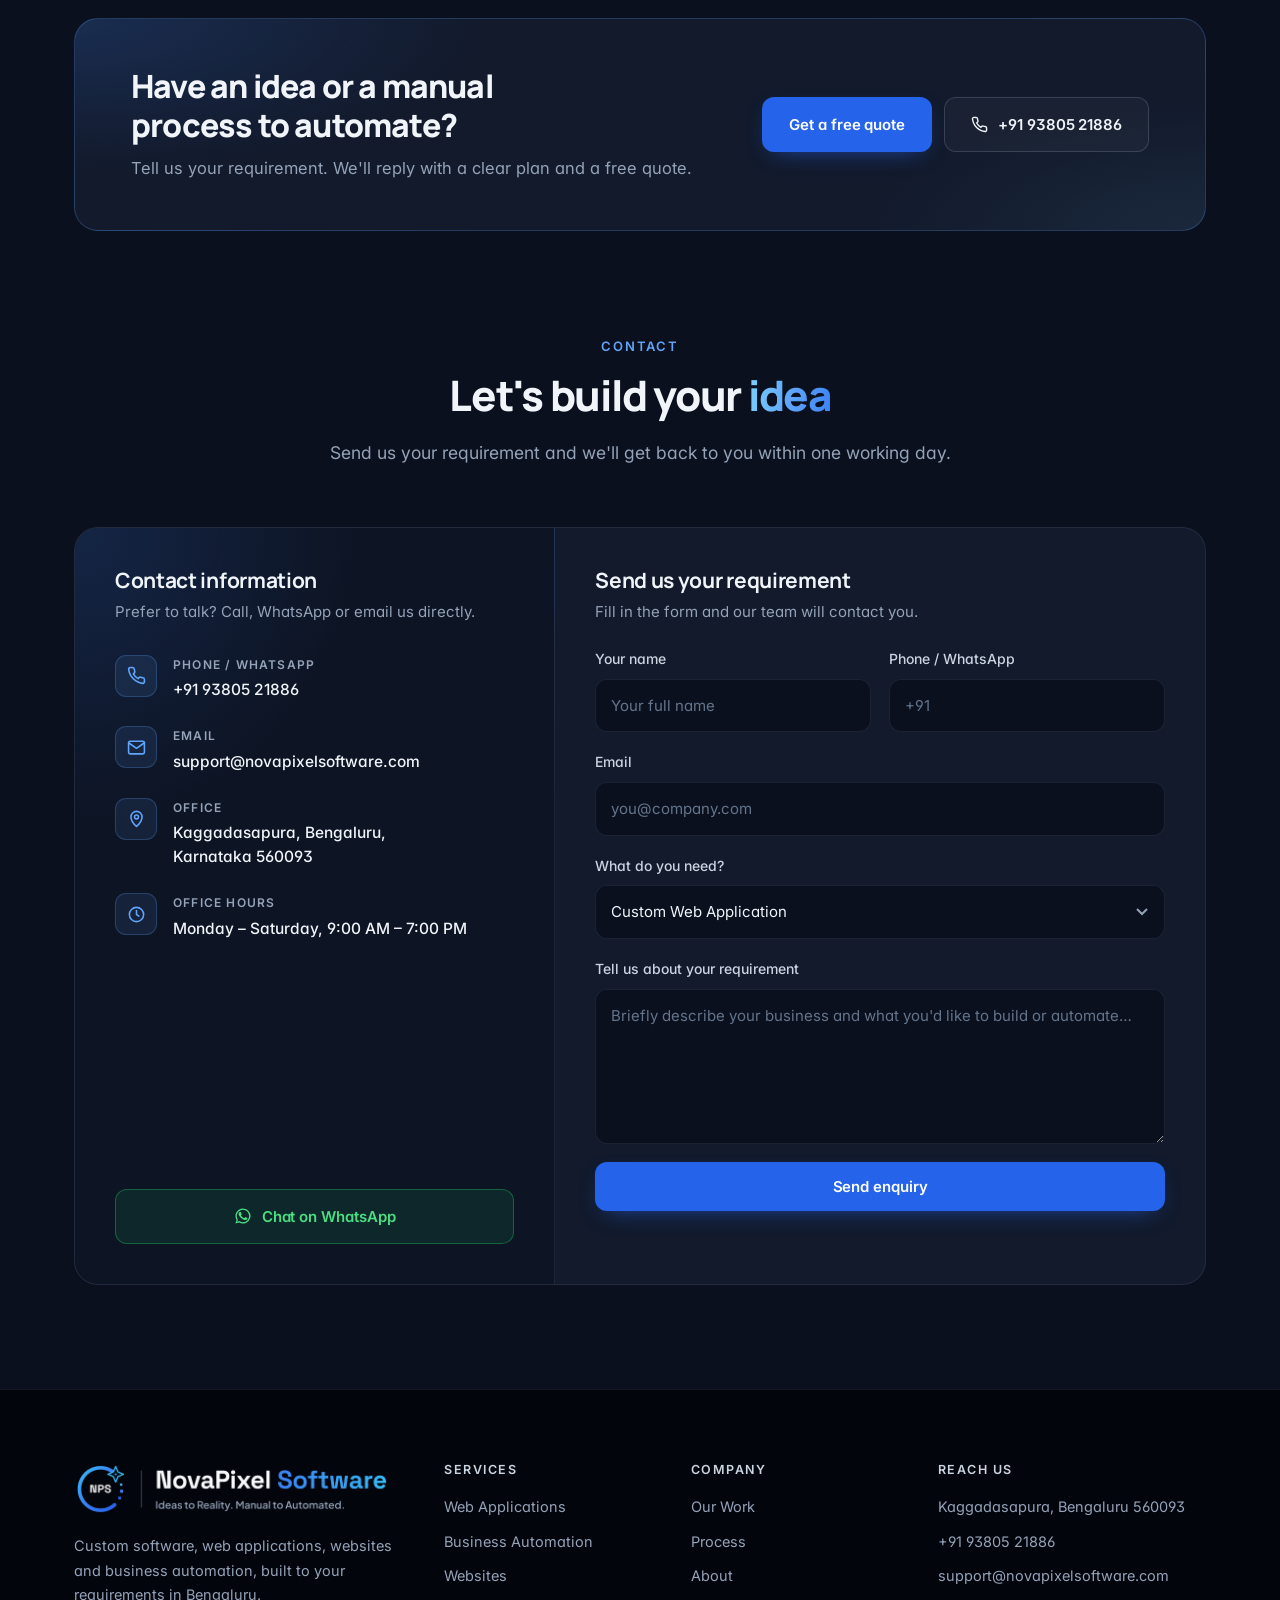
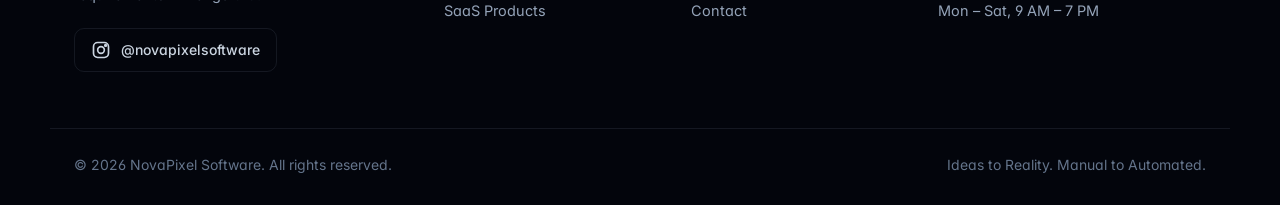
==== commit 3b28d302: "Soften colour palette; redesign CTA and contact sections - Calmer navy palette, solid primary button" ====
--- a/public/index.html
+++ b/public/index.html
@@ -1,4 +1,4 @@
-<!doctype html>
+﻿<!doctype html>
 <html lang="en">
 <head>
 <meta charset="utf-8">
@@ -7,7 +7,7 @@
 <meta name="description" content="NovaPixel Software builds custom web applications, websites, SaaS products and business automation tailored to your requirements. Based in Kaggadasapura, Bengaluru. Get a free quote.">
 <meta name="keywords" content="software company Bengaluru, custom software development, web application development, business automation, website development Bangalore, SaaS development, Kaggadasapura">
 <link rel="canonical" href="https://novapixelsoftware.com/">
-<meta name="theme-color" content="#060913">
+<meta name="theme-color" content="#0A101E">
 
 <meta property="og:type" content="website">
 <meta property="og:title" content="NovaPixel Software | Ideas to Reality. Manual to Automated.">
@@ -111,7 +111,7 @@
         <path class="emblem__arc" d="M 176.2 182.4 A 84 84 0 1 1 180.4 61.6" fill="none" stroke="url(#hArc)" stroke-width="14.5" stroke-linecap="round" pathLength="1"/>
         <text class="emblem__text" x="120" y="135" text-anchor="middle" font-family="Space Grotesk, sans-serif" font-weight="700" font-size="45" fill="#F8FAFC" letter-spacing="1">NPS</text>
         <g transform="translate(180.4,61.6)"><g class="emblem__star">
-          <polygon points="0,-31 9.3,-9.3 31,0 9.3,9.3 0,31 -9.3,9.3 -31,0 -9.3,-9.3" fill="#060913" stroke="#38BDF8" stroke-width="5.2" stroke-linejoin="round"/>
+          <polygon points="0,-31 9.3,-9.3 31,0 9.3,9.3 0,31 -9.3,9.3 -31,0 -9.3,-9.3" fill="#0A101E" stroke="#38BDF8" stroke-width="5.2" stroke-linejoin="round"/>
           <circle r="4.2" fill="#0EA5E9"/></g></g>
         <rect class="emblem__px" style="--d:0" x="197.4" y="97.8" width="9.5" height="9.5" rx="2.1" fill="#38BDF8"/>
         <rect class="emblem__px" style="--d:1" x="197.3" y="122.5" width="12.5" height="12.5" rx="2.7" fill="#3B82F6"/>
@@ -250,12 +250,19 @@
 
 <!-- ============ CTA ============ -->
 <section class="cta">
-  <div class="wrap cta__inner reveal">
-    <h2>Have an idea or a manual process to automate?</h2>
-    <p>Tell us your requirement. We'll reply with a plan and a free quote.</p>
-    <div class="hero__ctas">
-      <a href="#contact" class="btn btn--light">Get a free quote</a>
-      <a href="tel:+919380521886" class="btn btn--ghost-light">Call +91 93805 21886</a>
+  <div class="wrap">
+    <div class="cta__card reveal">
+      <div class="cta__copy">
+        <h2>Have an idea or a manual process to automate?</h2>
+        <p>Tell us your requirement. We'll reply with a clear plan and a free quote.</p>
+      </div>
+      <div class="cta__actions">
+        <a href="#contact" class="btn btn--primary">Get a free quote</a>
+        <a href="tel:+919380521886" class="btn btn--ghost">
+          <svg width="17" height="17" viewBox="0 0 24 24" fill="none" stroke="currentColor" stroke-width="2" stroke-linecap="round" stroke-linejoin="round" aria-hidden="true"><path d="M22 16.9v3a2 2 0 0 1-2.2 2 19.8 19.8 0 0 1-8.6-3.1 19.5 19.5 0 0 1-6-6A19.8 19.8 0 0 1 2.1 4.2 2 2 0 0 1 4.1 2h3a2 2 0 0 1 2 1.7c.1 1 .4 1.9.7 2.8a2 2 0 0 1-.5 2.1L8 9.9a16 16 0 0 0 6 6l1.3-1.3a2 2 0 0 1 2.1-.4c.9.3 1.8.6 2.8.7a2 2 0 0 1 1.8 2z"/></svg>
+          +91 93805 21886
+        </a>
+      </div>
     </div>
   </div>
 </section>
@@ -269,8 +276,39 @@
       <p class="sub">Send us your requirement and we'll get back to you within one working day.</p>
     </div>
 
-    <div class="contact">
-      <form class="form reveal" id="contactForm" action="contact.php" method="post" novalidate>
+    <div class="contact reveal">
+      <aside class="info">
+        <h3 class="info__title">Contact information</h3>
+        <p class="info__lead">Prefer to talk? Call, WhatsApp or email us directly.</p>
+        <ul class="info__list">
+          <li>
+            <span class="info__ico"><svg viewBox="0 0 24 24"><path d="M22 16.9v3a2 2 0 0 1-2.2 2 19.8 19.8 0 0 1-8.6-3.1 19.5 19.5 0 0 1-6-6A19.8 19.8 0 0 1 2.1 4.2 2 2 0 0 1 4.1 2h3a2 2 0 0 1 2 1.7c.1 1 .4 1.9.7 2.8a2 2 0 0 1-.5 2.1L8 9.9a16 16 0 0 0 6 6l1.3-1.3a2 2 0 0 1 2.1-.4c.9.3 1.8.6 2.8.7a2 2 0 0 1 1.8 2z"/></svg></span>
+            <div><span class="info__label">Phone / WhatsApp</span><a href="tel:+919380521886">+91 93805 21886</a></div>
+          </li>
+          <li>
+            <span class="info__ico"><svg viewBox="0 0 24 24"><rect x="2" y="4" width="20" height="16" rx="2"/><path d="M22 6l-10 7L2 6"/></svg></span>
+            <div><span class="info__label">Email</span><a href="mailto:support@novapixelsoftware.com">support@novapixelsoftware.com</a></div>
+          </li>
+          <li>
+            <span class="info__ico"><svg viewBox="0 0 24 24"><path d="M12 22s7-6.2 7-12a7 7 0 1 0-14 0c0 5.8 7 12 7 12z"/><circle cx="12" cy="10" r="2.5"/></svg></span>
+            <div><span class="info__label">Office</span><a href="https://maps.google.com/?q=Kaggadasapura,+Bengaluru,+Karnataka+560093" target="_blank" rel="noopener">Kaggadasapura, Bengaluru,<br>Karnataka 560093</a></div>
+          </li>
+          <li>
+            <span class="info__ico"><svg viewBox="0 0 24 24"><circle cx="12" cy="12" r="9"/><path d="M12 7v5l3 2"/></svg></span>
+            <div><span class="info__label">Office hours</span><span class="info__val">Monday – Saturday, 9:00 AM – 7:00 PM</span></div>
+          </li>
+        </ul>
+        <a class="btn btn--wa btn--block" href="https://wa.me/919380521886?text=Hi%20NovaPixel%20Software%2C%20I%27d%20like%20to%20discuss%20a%20project." target="_blank" rel="noopener">
+          <svg width="18" height="18" viewBox="0 0 24 24" fill="currentColor" aria-hidden="true"><path d="M17.5 14.4c-.3-.1-1.7-.8-2-.9-.3-.1-.5-.1-.7.1-.2.3-.8.9-.9 1.1-.2.2-.3.2-.6.1-.3-.1-1.2-.5-2.3-1.4-.9-.8-1.4-1.7-1.6-2-.2-.3 0-.5.1-.6l.4-.5c.1-.2.2-.3.3-.5.1-.2 0-.4 0-.5l-.9-2.2c-.2-.6-.5-.5-.7-.5h-.6c-.2 0-.5.1-.8.4-.3.3-1 1-1 2.4s1 2.8 1.2 3c.1.2 2 3.1 4.9 4.3 2.4 1 2.9.8 3.4.7.5-.1 1.7-.7 2-1.4.2-.7.2-1.2.2-1.4-.1-.1-.3-.2-.6-.3zM12 2a10 10 0 0 0-8.6 15.1L2 22l5-1.3A10 10 0 1 0 12 2zm0 18.2c-1.5 0-3-.4-4.3-1.2l-.3-.2-3 .8.8-2.9-.2-.3A8.2 8.2 0 1 1 12 20.2z"/></svg>
+          Chat on WhatsApp
+        </a>
+      </aside>
+
+      <form class="form" id="contactForm" action="contact.php" method="post" novalidate>
+        <div class="form__head">
+          <h3>Send us your requirement</h3>
+          <p>Fill in the form and our team will contact you.</p>
+        </div>
         <div class="form__row">
           <label>Your name<input type="text" name="name" required autocomplete="name" placeholder="Your full name"></label>
           <label>Phone / WhatsApp<input type="tel" name="phone" required autocomplete="tel" placeholder="+91"></label>
@@ -291,26 +329,6 @@
         <button type="submit" class="btn btn--primary btn--block">Send enquiry</button>
         <p class="form__status" id="formStatus" role="status" aria-live="polite"></p>
       </form>
-
-      <div class="info reveal">
-        <a class="info__item" href="https://maps.google.com/?q=Kaggadasapura,+Bengaluru,+Karnataka+560093" target="_blank" rel="noopener">
-          <span class="info__ico"><svg viewBox="0 0 24 24"><path d="M12 22s7-6.2 7-12a7 7 0 1 0-14 0c0 5.8 7 12 7 12z"/><circle cx="12" cy="10" r="2.5"/></svg></span>
-          <div><h3>Office</h3><p>Kaggadasapura, Bengaluru,<br>Karnataka 560093</p></div>
-        </a>
-        <a class="info__item" href="tel:+919380521886">
-          <span class="info__ico"><svg viewBox="0 0 24 24"><path d="M22 16.9v3a2 2 0 0 1-2.2 2 19.8 19.8 0 0 1-8.6-3.1 19.5 19.5 0 0 1-6-6A19.8 19.8 0 0 1 2.1 4.2 2 2 0 0 1 4.1 2h3a2 2 0 0 1 2 1.7c.1 1 .4 1.9.7 2.8a2 2 0 0 1-.5 2.1L8 9.9a16 16 0 0 0 6 6l1.3-1.3a2 2 0 0 1 2.1-.4c.9.3 1.8.6 2.8.7a2 2 0 0 1 1.8 2z"/></svg></span>
-          <div><h3>Phone / WhatsApp</h3><p>+91 93805 21886</p></div>
-        </a>
-        <a class="info__item" href="mailto:support@novapixelsoftware.com">
-          <span class="info__ico"><svg viewBox="0 0 24 24"><rect x="2" y="4" width="20" height="16" rx="2"/><path d="M22 6l-10 7L2 6"/></svg></span>
-          <div><h3>Email</h3><p>support@novapixelsoftware.com</p></div>
-        </a>
-        <div class="info__item">
-          <span class="info__ico"><svg viewBox="0 0 24 24"><circle cx="12" cy="12" r="9"/><path d="M12 7v5l3 2"/></svg></span>
-          <div><h3>Office hours</h3><p>Monday – Saturday<br>9:00 AM – 7:00 PM</p></div>
-        </div>
-        <p class="info__note">We reply to every enquiry within one working day.</p>
-      </div>
     </div>
   </div>
 </section>
--- a/public/assets/css/style.css
+++ b/public/assets/css/style.css
@@ -1,10 +1,12 @@
 /* NovaPixel Software: brand tokens from 04_Brand_Guidelines/brand-tokens.json */
 :root{
-  --bg:#060913; --bg-2:#0B1120; --surface:#0F172A; --surface-2:#131C31;
-  --line:rgba(148,163,184,.14); --line-2:rgba(56,189,248,.28);
-  --ink:#F8FAFC; --muted:#94A3B8; --muted-2:#CBD5E1;
-  --sky:#38BDF8; --sky-2:#0EA5E9; --blue:#3B82F6; --royal:#2563EB; --cobalt:#1D4ED8;
-  --grad:linear-gradient(100deg,#38BDF8 0%,#3B82F6 55%,#2563EB 100%);
+  /* Softer navy palette: less pure-black, calmer accents */
+  --bg:#0A101E; --bg-2:#0D1424; --surface:#121A2C; --surface-2:#172136;
+  --line:rgba(148,163,184,.12); --line-2:rgba(96,165,250,.24);
+  --ink:#F1F5F9; --muted:#94A3B8; --muted-2:#CBD5E1;
+  --sky:#60A5FA; --sky-2:#3B82F6; --blue:#3B82F6; --royal:#2563EB; --cobalt:#1D4ED8;
+  --accent-soft:rgba(96,165,250,.1);
+  --grad:linear-gradient(100deg,#7DD3FC 0%,#60A5FA 50%,#3B82F6 100%);
   --radius:20px; --wrap:1180px;
   /* Typography: Manrope for headings, Inter for everything else */
   --f-display:'Manrope','Inter',system-ui,sans-serif;
@@ -28,13 +30,12 @@
 /* ---------- buttons ---------- */
 .btn{display:inline-flex;align-items:center;justify-content:center;gap:10px;font-weight:600;font-size:15px;letter-spacing:-.005em;padding:14px 26px;border-radius:12px;border:1.5px solid transparent;cursor:pointer;transition:transform .2s,box-shadow .2s,background .2s,border-color .2s;font-family:var(--f-body);white-space:nowrap}
 .btn:hover{transform:translateY(-2px)}
-.btn--primary{background:var(--grad);color:#fff;box-shadow:0 10px 30px -10px rgba(37,99,235,.7)}
-.btn--primary:hover{box-shadow:0 14px 36px -10px rgba(56,189,248,.75)}
-.btn--ghost{border-color:var(--line-2);color:var(--ink);background:rgba(15,23,42,.6)}
-.btn--ghost:hover{border-color:var(--sky);background:rgba(56,189,248,.08)}
-.btn--light{background:#fff;color:var(--cobalt)}
-.btn--ghost-light{border-color:rgba(255,255,255,.55);color:#fff}
-.btn--ghost-light:hover{background:rgba(255,255,255,.12)}
+.btn--primary{background:var(--royal);color:#fff;box-shadow:0 8px 24px -12px rgba(37,99,235,.8)}
+.btn--primary:hover{background:#3B82F6;box-shadow:0 12px 28px -12px rgba(59,130,246,.85)}
+.btn--ghost{border-color:rgba(148,163,184,.25);color:var(--ink);background:rgba(255,255,255,.03)}
+.btn--ghost:hover{border-color:rgba(148,163,184,.45);background:rgba(255,255,255,.06)}
+.btn--wa{background:rgba(37,211,102,.1);border-color:rgba(37,211,102,.35);color:#4ADE80}
+.btn--wa:hover{background:rgba(37,211,102,.16);border-color:rgba(37,211,102,.55)}
 .btn--sm{padding:10px 18px;font-size:14px;border-radius:10px}
 .btn--block{width:100%}
 
@@ -93,8 +94,8 @@
 .cards{display:grid;grid-template-columns:repeat(3,1fr);gap:22px}
 .card{background:linear-gradient(180deg,var(--surface),rgba(15,23,42,.55));border:1px solid var(--line);border-radius:var(--radius);padding:30px;transition:border-color .3s,transform .3s,box-shadow .3s}
 .card:hover{border-color:var(--line-2);transform:translateY(-4px);box-shadow:0 24px 50px -28px rgba(37,99,235,.55)}
-.card__icon{width:54px;height:54px;border-radius:15px;background:var(--grad);display:grid;place-items:center;margin-bottom:22px;box-shadow:0 10px 24px -10px rgba(37,99,235,.8)}
-.card__icon svg{width:26px;height:26px;fill:none;stroke:#fff;stroke-width:2;stroke-linecap:round;stroke-linejoin:round}
+.card__icon{width:50px;height:50px;border-radius:13px;background:var(--accent-soft);border:1px solid var(--line-2);display:grid;place-items:center;margin-bottom:22px}
+.card__icon svg{width:24px;height:24px;fill:none;stroke:var(--sky);stroke-width:2;stroke-linecap:round;stroke-linejoin:round}
 .card h3{font-size:19.5px;margin-bottom:10px}
 .card p{color:var(--muted);font-size:15px;line-height:1.65}
 .card ul{margin-top:20px;padding-top:18px;border-top:1px solid var(--line);display:grid;gap:9px;font-size:14.5px;color:var(--muted-2)}
@@ -139,15 +140,19 @@
 .why p{color:var(--muted);font-size:15px;line-height:1.6}
 
 /* cta */
-.cta{padding:90px 0;background:radial-gradient(ellipse at 20% 0%,rgba(56,189,248,.35),transparent 55%),linear-gradient(120deg,#1D4ED8,#2563EB 45%,#0284C7);text-align:center;position:relative;overflow:hidden}
-.cta__inner{max-width:760px}
-.cta h2{font-size:clamp(26px,3.4vw,38px);font-weight:800;letter-spacing:-.03em;margin-bottom:14px}
-.cta p{color:rgba(255,255,255,.88);font-size:17.5px;margin-bottom:32px}
-.cta .hero__ctas{justify-content:center}
+.cta{padding:96px 0 0}
+.cta__card{display:flex;align-items:center;justify-content:space-between;gap:40px;padding:48px 56px;border-radius:24px;border:1px solid var(--line-2);background:radial-gradient(ellipse 60% 120% at 0% 0%,rgba(59,130,246,.18),transparent 60%),radial-gradient(ellipse 50% 100% at 100% 100%,rgba(125,211,252,.08),transparent 60%),var(--surface)}
+.cta__copy{max-width:600px}
+.cta h2{font-size:clamp(24px,2.8vw,32px);font-weight:800;letter-spacing:-.025em;margin-bottom:10px}
+.cta p{color:var(--muted);font-size:16.5px}
+.cta__actions{display:flex;flex-wrap:wrap;gap:12px;flex:none}
 
 /* contact */
-.contact{display:grid;grid-template-columns:1.1fr .9fr;gap:32px;align-items:start}
-.form{background:var(--surface);border:1px solid var(--line);border-radius:24px;padding:32px;display:grid;gap:18px}
+.contact{display:grid;grid-template-columns:.85fr 1.15fr;align-items:stretch;border:1px solid var(--line);border-radius:24px;background:var(--surface);overflow:hidden}
+.form{padding:40px;display:grid;gap:18px;align-content:start}
+.form__head h3{font-size:21px;margin-bottom:6px}
+.form__head p{color:var(--muted);font-size:15px}
+.form__head{margin-bottom:4px}
 .form__row{display:grid;grid-template-columns:1fr 1fr;gap:18px}
 .form label{display:grid;gap:8px;font-size:14px;font-weight:500;color:var(--muted-2)}
 .form input,.form select,.form textarea{font:inherit;font-size:15px;font-weight:400;color:var(--ink);background:var(--bg);border:1.5px solid var(--line);border-radius:12px;padding:13px 15px;transition:border-color .2s,box-shadow .2s;width:100%}
@@ -160,14 +165,17 @@
 .form__status{font-size:15px;font-weight:600;min-height:1em;text-align:center}
 .form__status.ok{color:#4ADE80}
 .form__status.err{color:#FCA5A5}
-.info{display:grid;gap:14px}
-.info__item{display:flex;gap:16px;align-items:center;padding:18px 20px;border-radius:18px;background:var(--surface);border:1px solid var(--line);transition:border-color .25s}
-a.info__item:hover{border-color:var(--line-2)}
-.info__ico{width:46px;height:46px;flex:none;border-radius:13px;background:var(--grad);display:grid;place-items:center}
-.info__ico svg{width:22px;height:22px;fill:none;stroke:#fff;stroke-width:2;stroke-linecap:round;stroke-linejoin:round}
-.info h3{font-size:12.5px;font-family:var(--f-body);font-weight:600;text-transform:uppercase;letter-spacing:.1em;color:var(--muted);margin-bottom:4px}
-.info p{font-weight:500;font-size:15.5px;line-height:1.55;word-break:break-word}
-.info__note{font-size:14.5px;color:var(--muted);padding:4px 4px 0}
+.info{padding:40px;display:flex;flex-direction:column;border-right:1px solid var(--line);background:radial-gradient(ellipse 90% 60% at 0% 0%,rgba(59,130,246,.16),transparent 65%),var(--bg-2)}
+.info__title{font-size:21px;margin-bottom:6px}
+.info__lead{color:var(--muted);font-size:15px;margin-bottom:30px}
+.info__list{display:grid;gap:24px;margin-bottom:32px}
+.info__list li{display:flex;gap:16px;align-items:flex-start}
+.info__ico{width:42px;height:42px;flex:none;border-radius:11px;background:var(--accent-soft);border:1px solid var(--line-2);display:grid;place-items:center}
+.info__ico svg{width:19px;height:19px;fill:none;stroke:var(--sky);stroke-width:2;stroke-linecap:round;stroke-linejoin:round}
+.info__label{display:block;font-size:12px;font-weight:600;text-transform:uppercase;letter-spacing:.1em;color:var(--muted);margin-bottom:3px}
+.info__list a,.info__val{display:block;font-weight:500;font-size:15.5px;line-height:1.55;color:var(--ink);word-break:break-word}
+.info__list a:hover{color:var(--sky)}
+.info .btn--wa{margin-top:auto}
 
 /* footer */
 .footer{background:#03050C;border-top:1px solid var(--line);padding:72px 0 0}
@@ -216,7 +224,11 @@
   .work__item{grid-template-columns:1fr;gap:22px}
   .work__item:nth-child(even) .work__shot{order:0}
   .work__body,.work__item:nth-child(even) .work__body{padding:0 8px 8px}
-  .about,.contact{grid-template-columns:1fr;gap:40px}
+  .about{grid-template-columns:1fr;gap:40px}
+  .contact{grid-template-columns:1fr}
+  .contact .form{order:-1}
+  .info{border-right:0;border-top:1px solid var(--line)}
+  .cta__card{flex-direction:column;align-items:flex-start;padding:36px 32px;gap:26px}
 }
 @media (max-width:600px){
   .wrap{padding:0 16px}
@@ -225,7 +237,11 @@
   .nav__links{inset:68px 0 auto 0}
   .nav__brand img{height:38px}
   .cards,.steps{grid-template-columns:1fr}
-  .form{padding:22px}
+  .form,.info{padding:26px 22px}
+  .cta{padding-top:68px}
+  .cta__card{padding:30px 22px}
+  .cta__actions{width:100%}
+  .cta__actions .btn{flex:1 1 100%}
   .form__row{grid-template-columns:1fr}
   .hero__ctas .btn{flex:1 1 100%}
   .footer__inner{grid-template-columns:1fr}
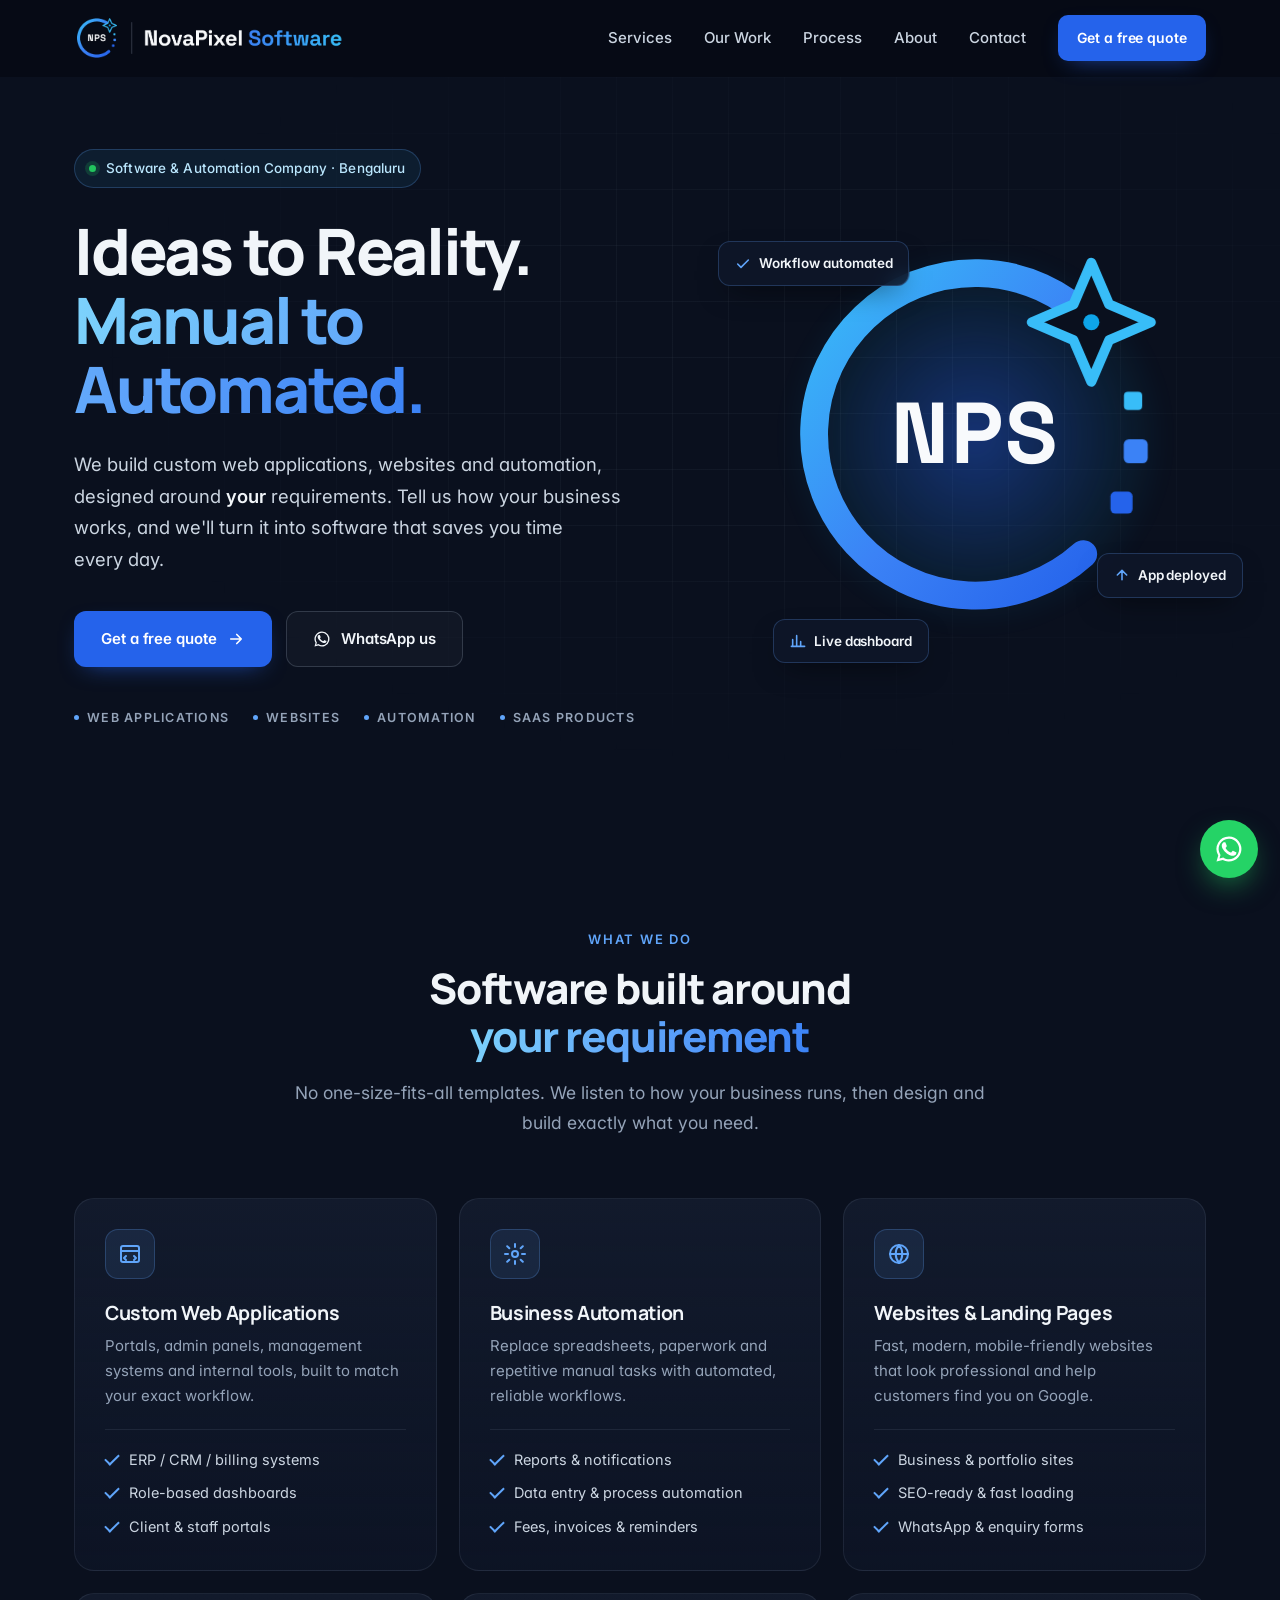
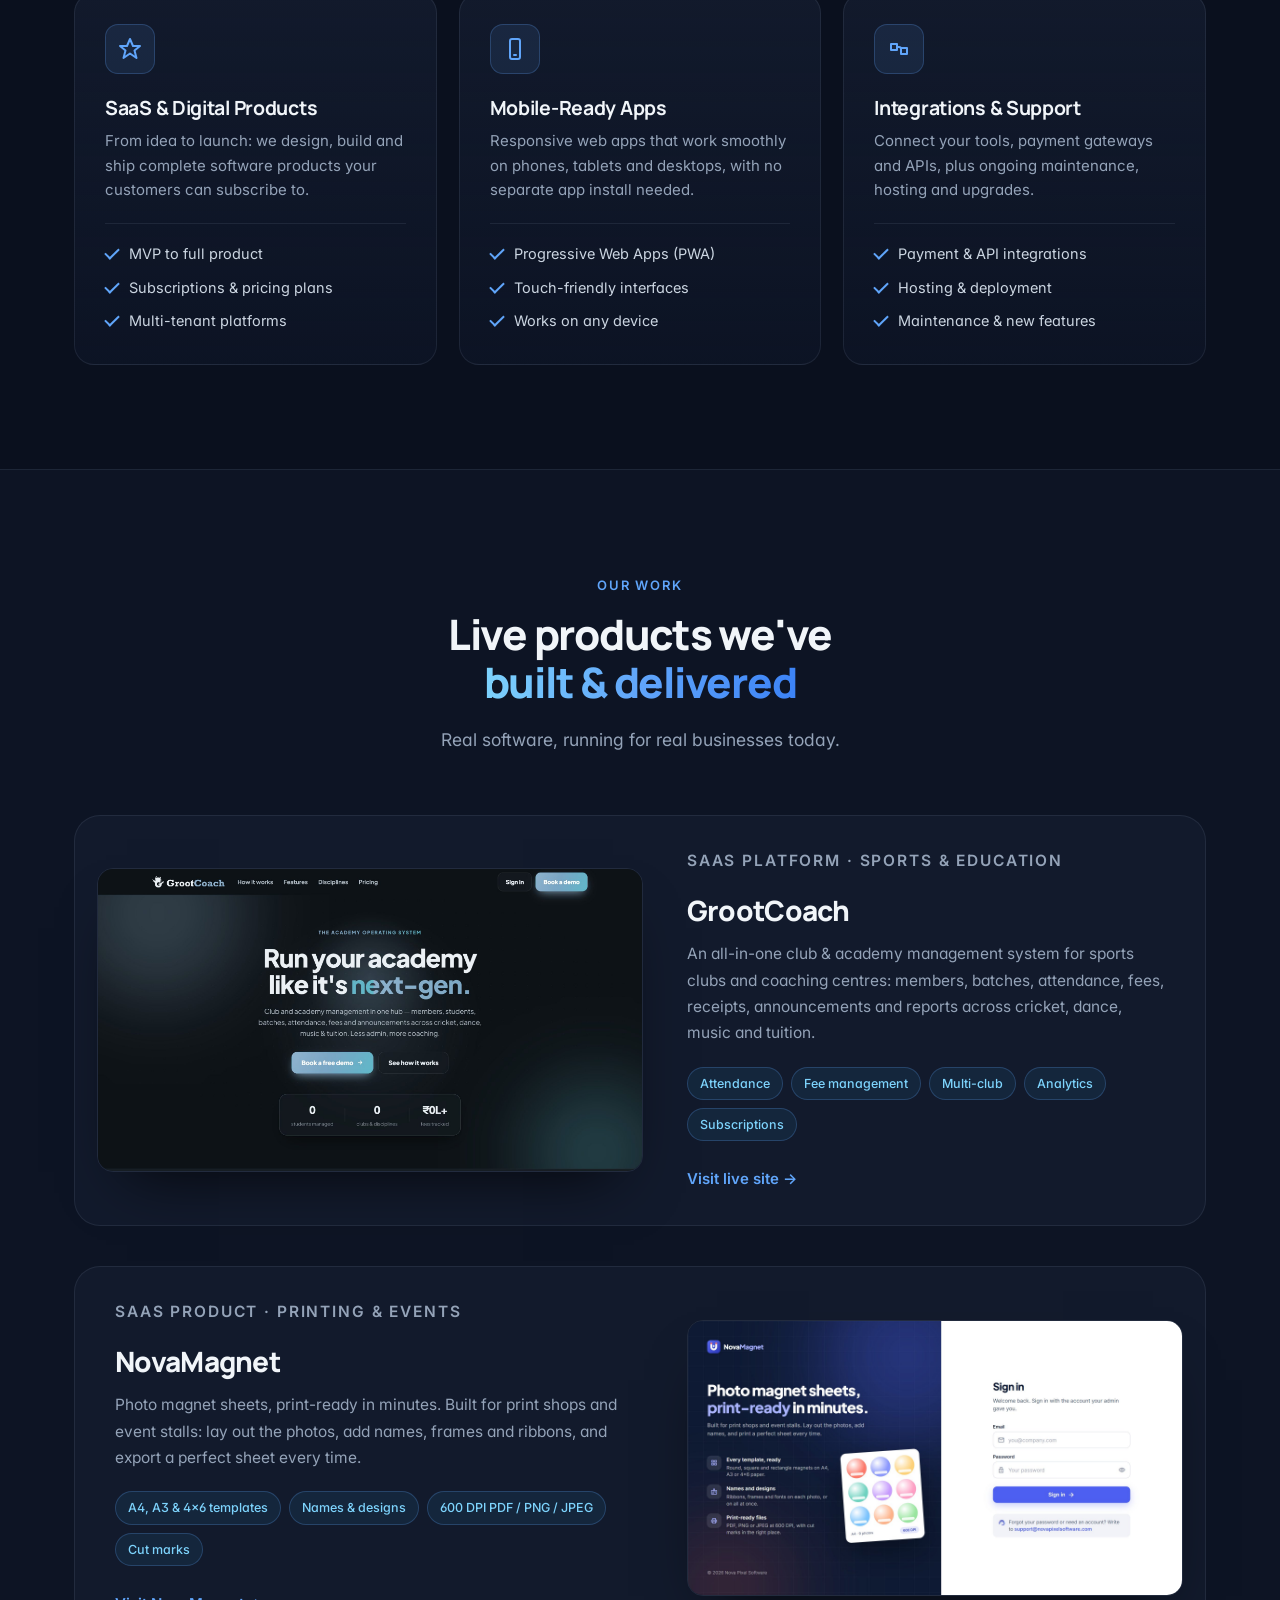
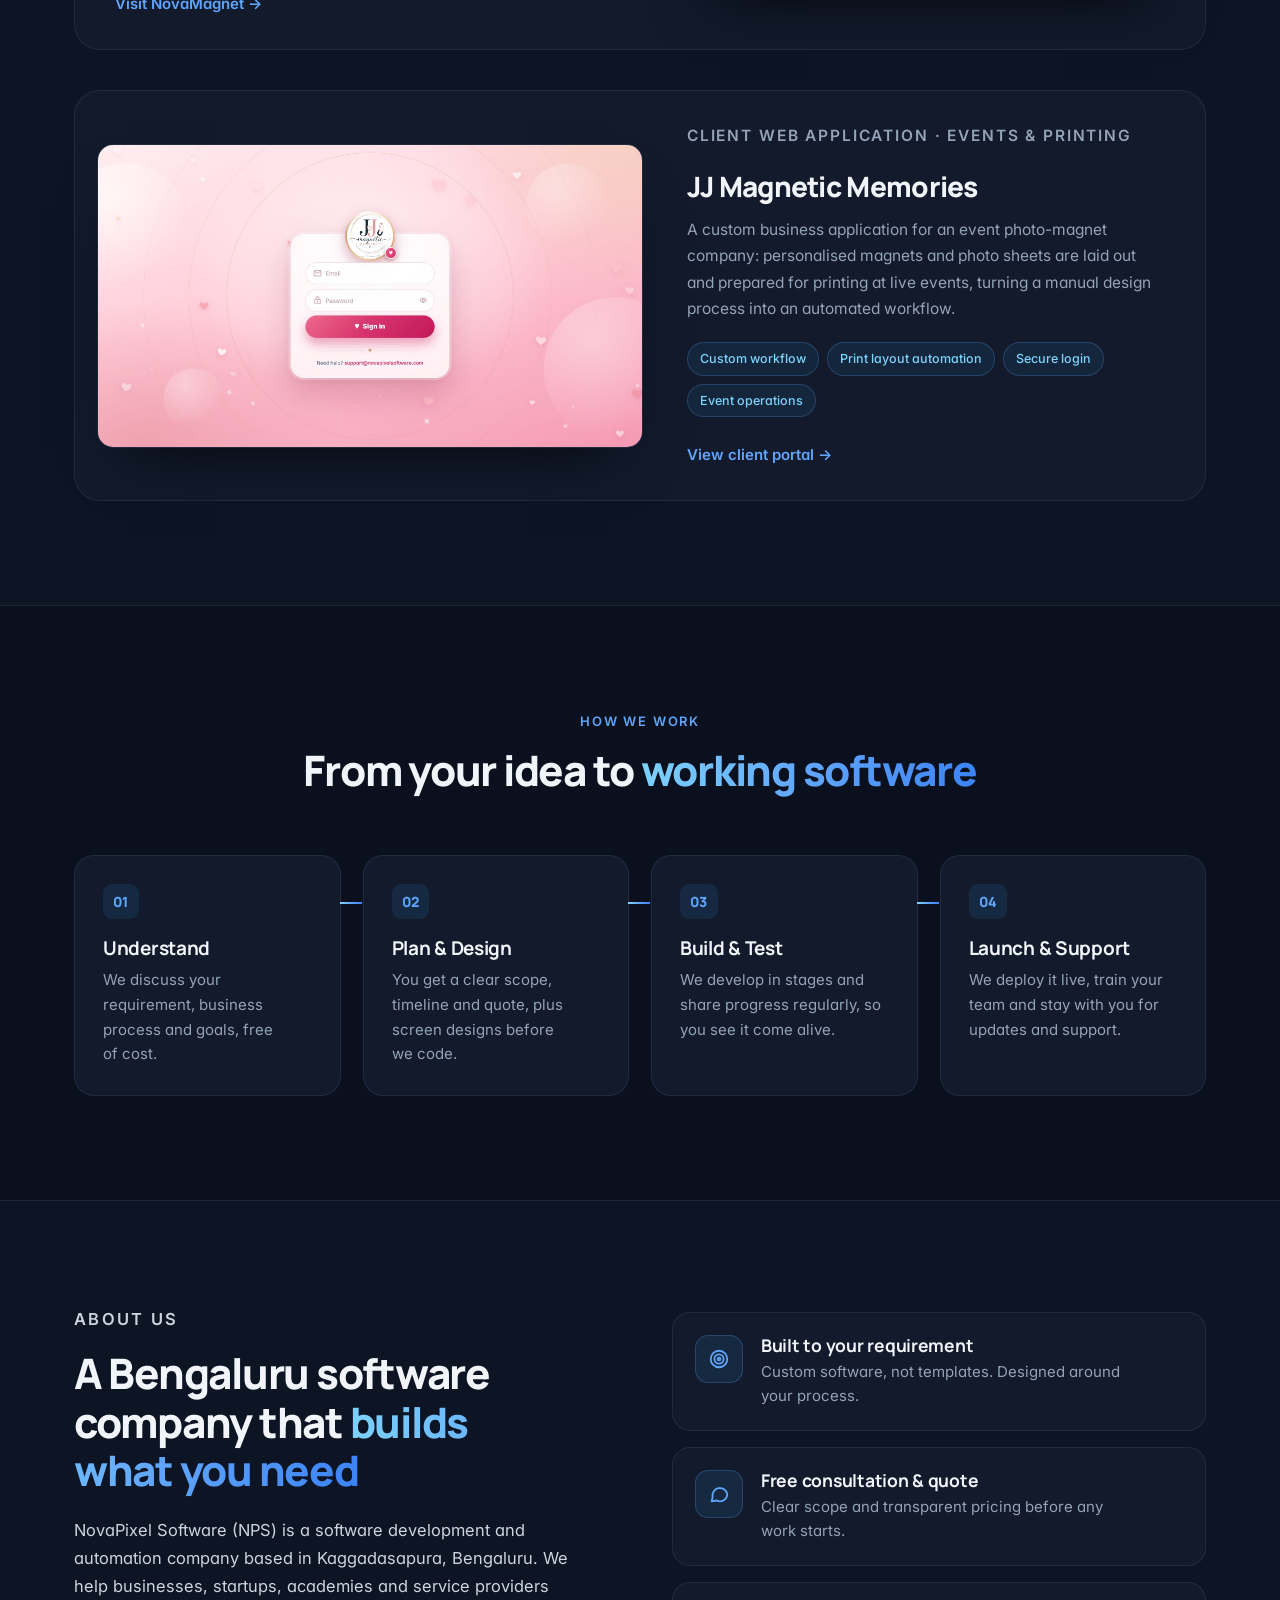
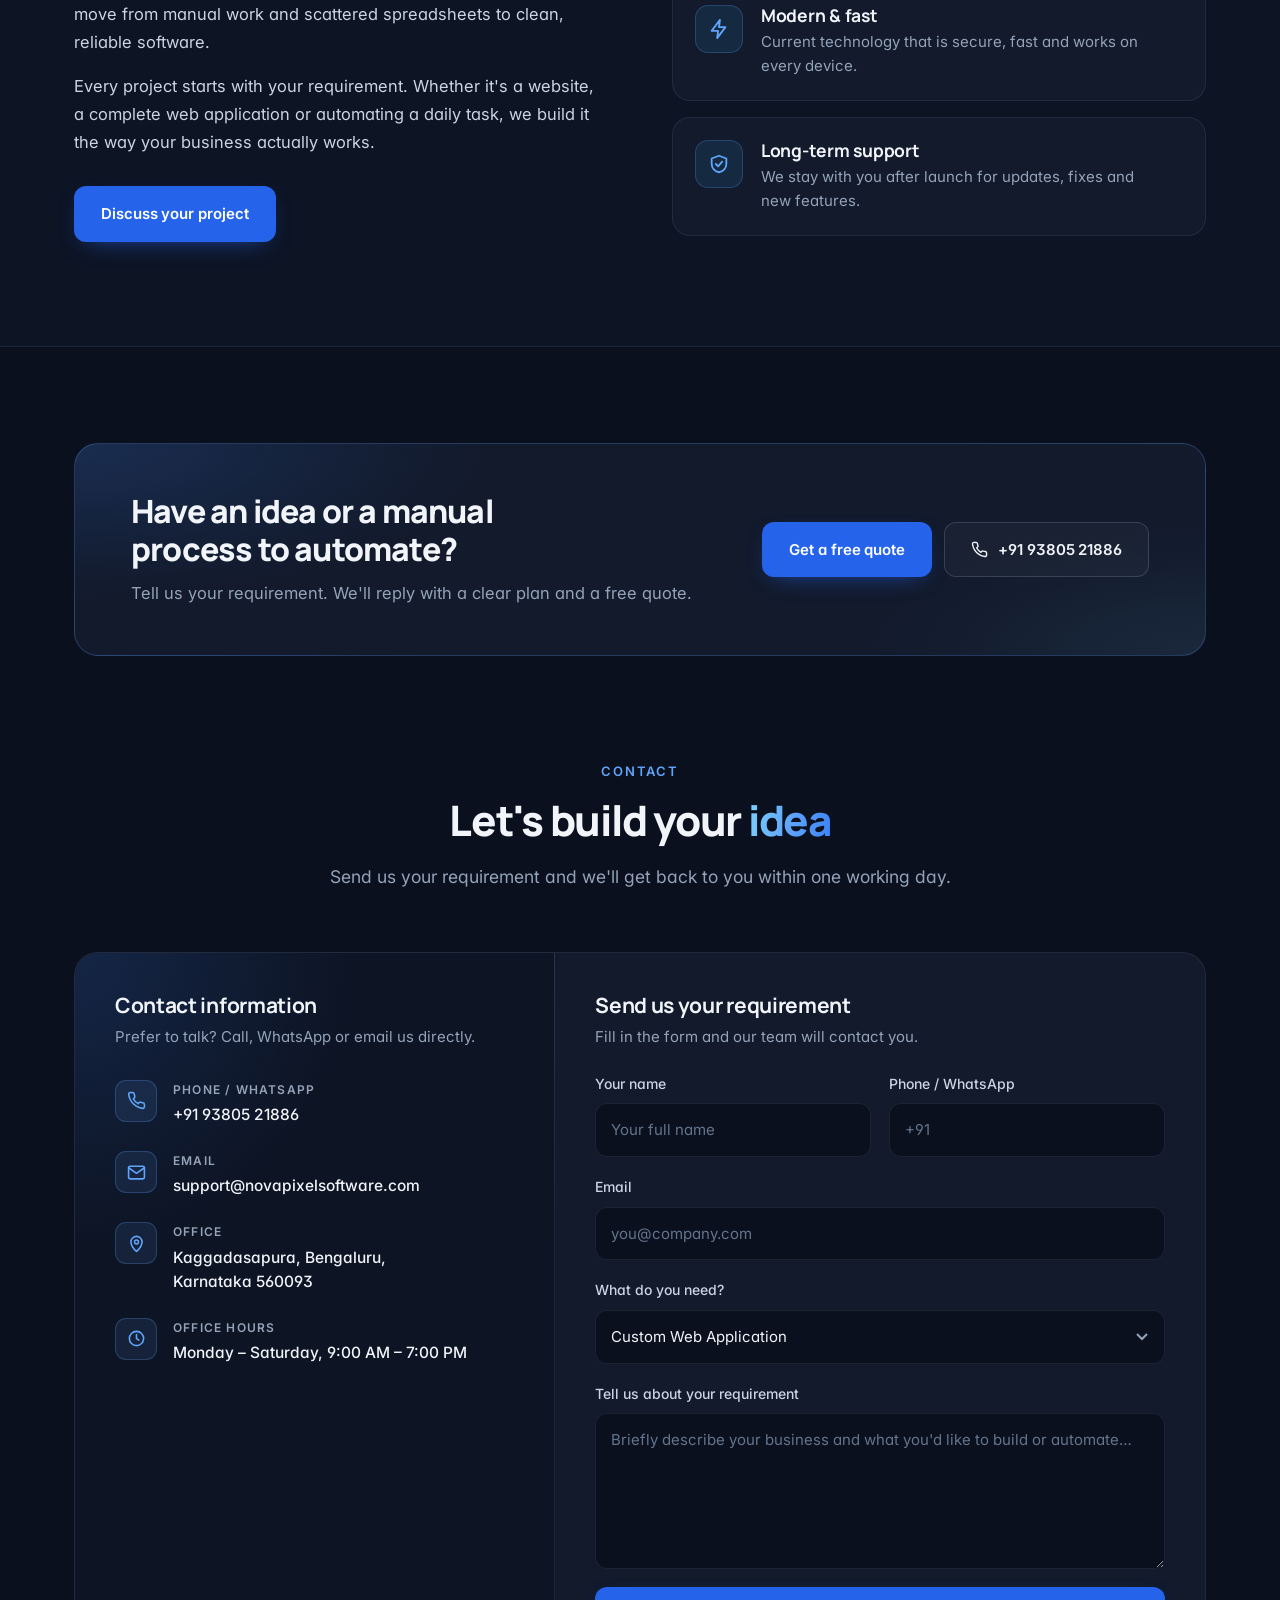
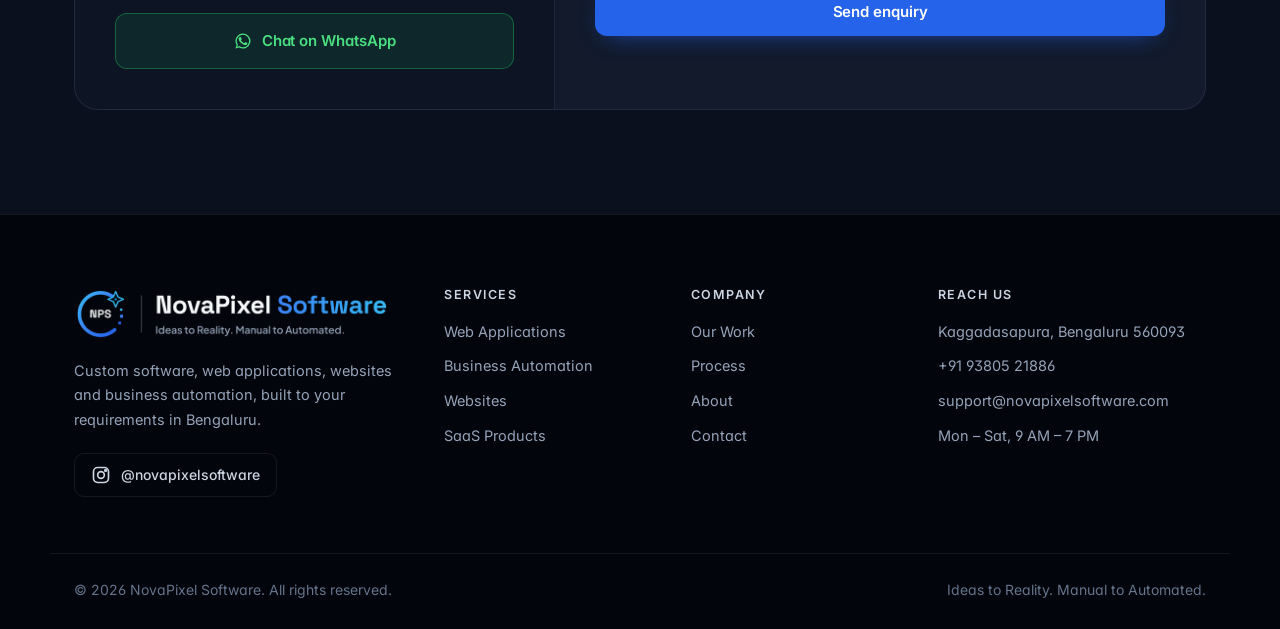
==== commit 4f40b234: "Add NovaMagnet to Our Work Co-Authored-By: Claude Opus 5.5 <noreply@anthropic.com>" ====
--- a/public/index.html
+++ b/public/index.html
@@ -198,6 +198,19 @@
       </article>
 
       <article class="work__item reveal">
+        <a class="work__shot" href="https://novamagnet.novapixelsoftware.com/login" target="_blank" rel="noopener">
+          <img src="assets/img/work-novamagnet.jpg" alt="NovaMagnet photo magnet sheet software sign-in screen" loading="lazy" width="1062" height="590">
+        </a>
+        <div class="work__body">
+          <p class="work__type">SaaS Product · Printing &amp; Events</p>
+          <h3>NovaMagnet</h3>
+          <p>Photo magnet sheets, print-ready in minutes. Built for print shops and event stalls: lay out the photos, add names, frames and ribbons, and export a perfect sheet every time.</p>
+          <ul class="pills"><li>A4, A3 &amp; 4×6 templates</li><li>Names &amp; designs</li><li>600 DPI PDF / PNG / JPEG</li><li>Cut marks</li></ul>
+          <a class="link" href="https://novamagnet.novapixelsoftware.com/login" target="_blank" rel="noopener">Visit NovaMagnet →</a>
+        </div>
+      </article>
+
+      <article class="work__item reveal">
         <a class="work__shot" href="https://jjmagnet.novapixelsoftware.com/login" target="_blank" rel="noopener">
           <img src="assets/img/work-jjmagnet.jpg" alt="JJ Magnetic Memories client portal sign-in" loading="lazy" width="1062" height="590">
         </a>
